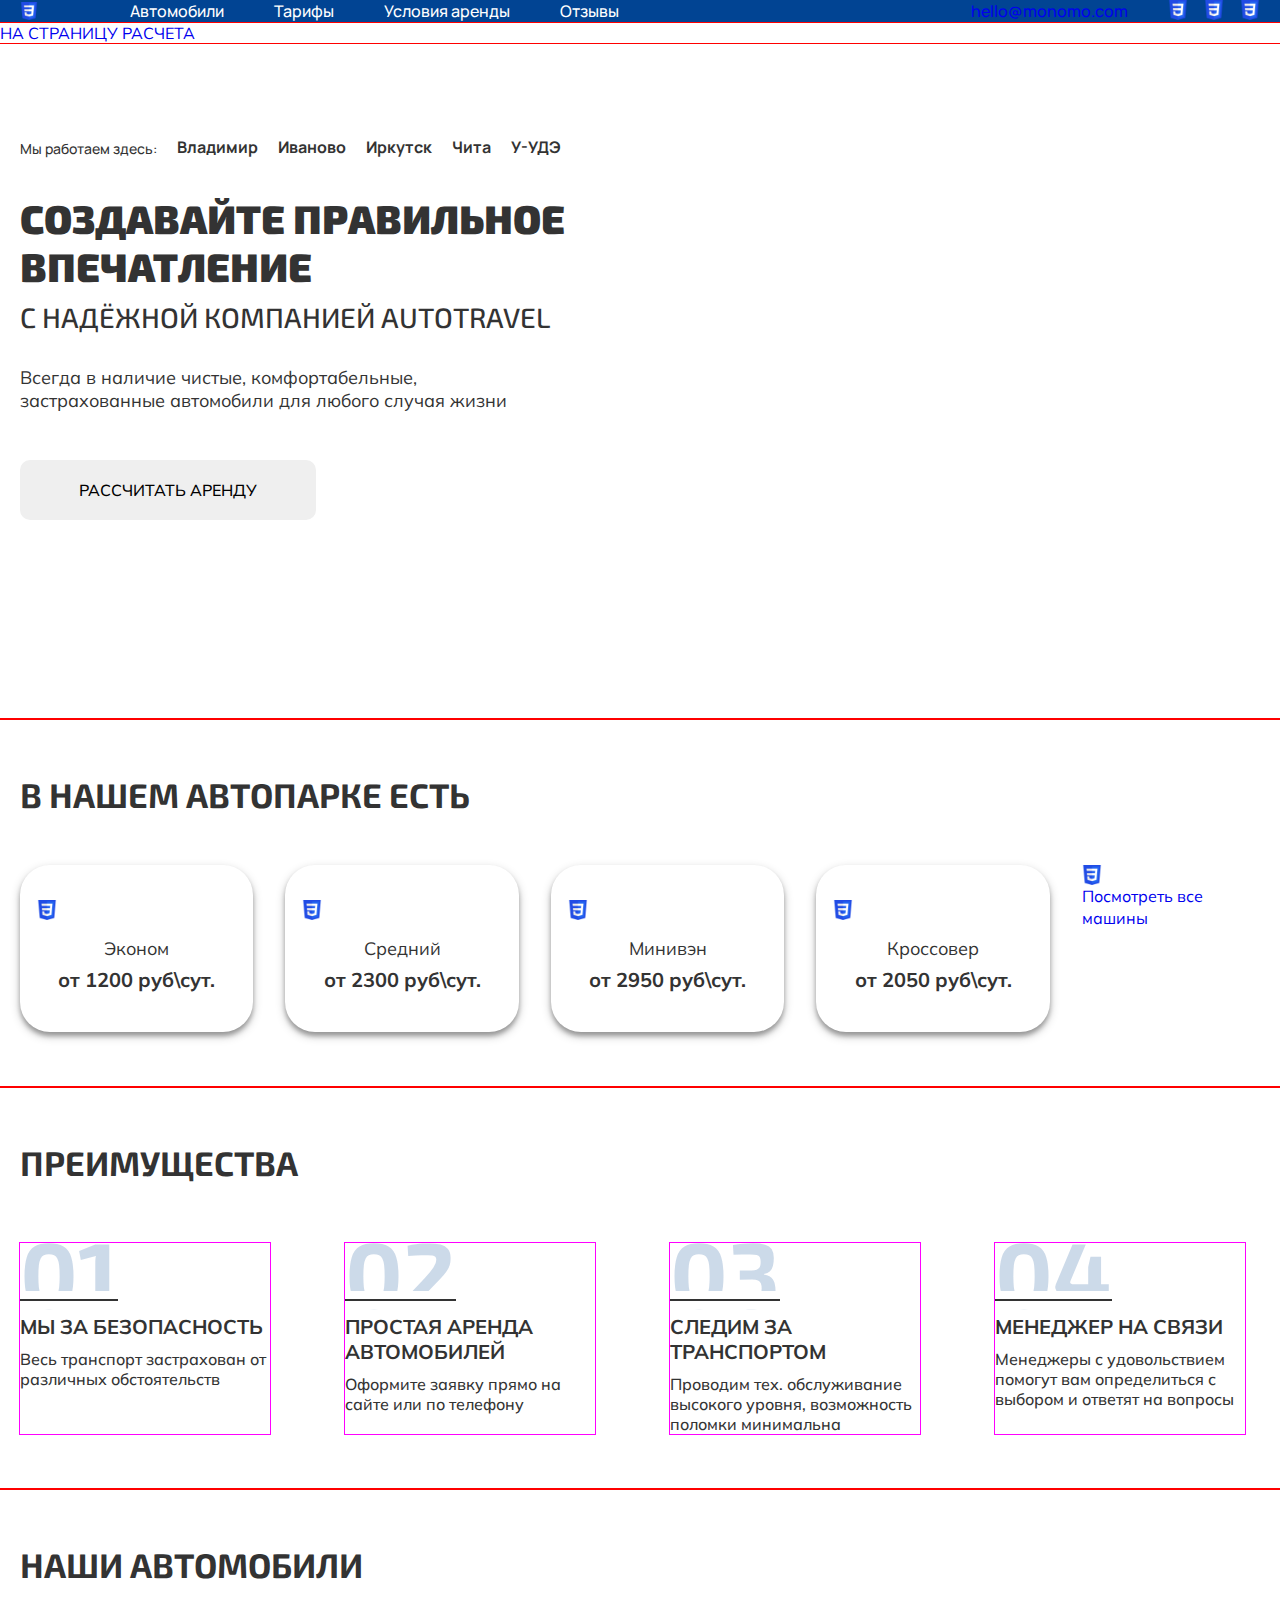
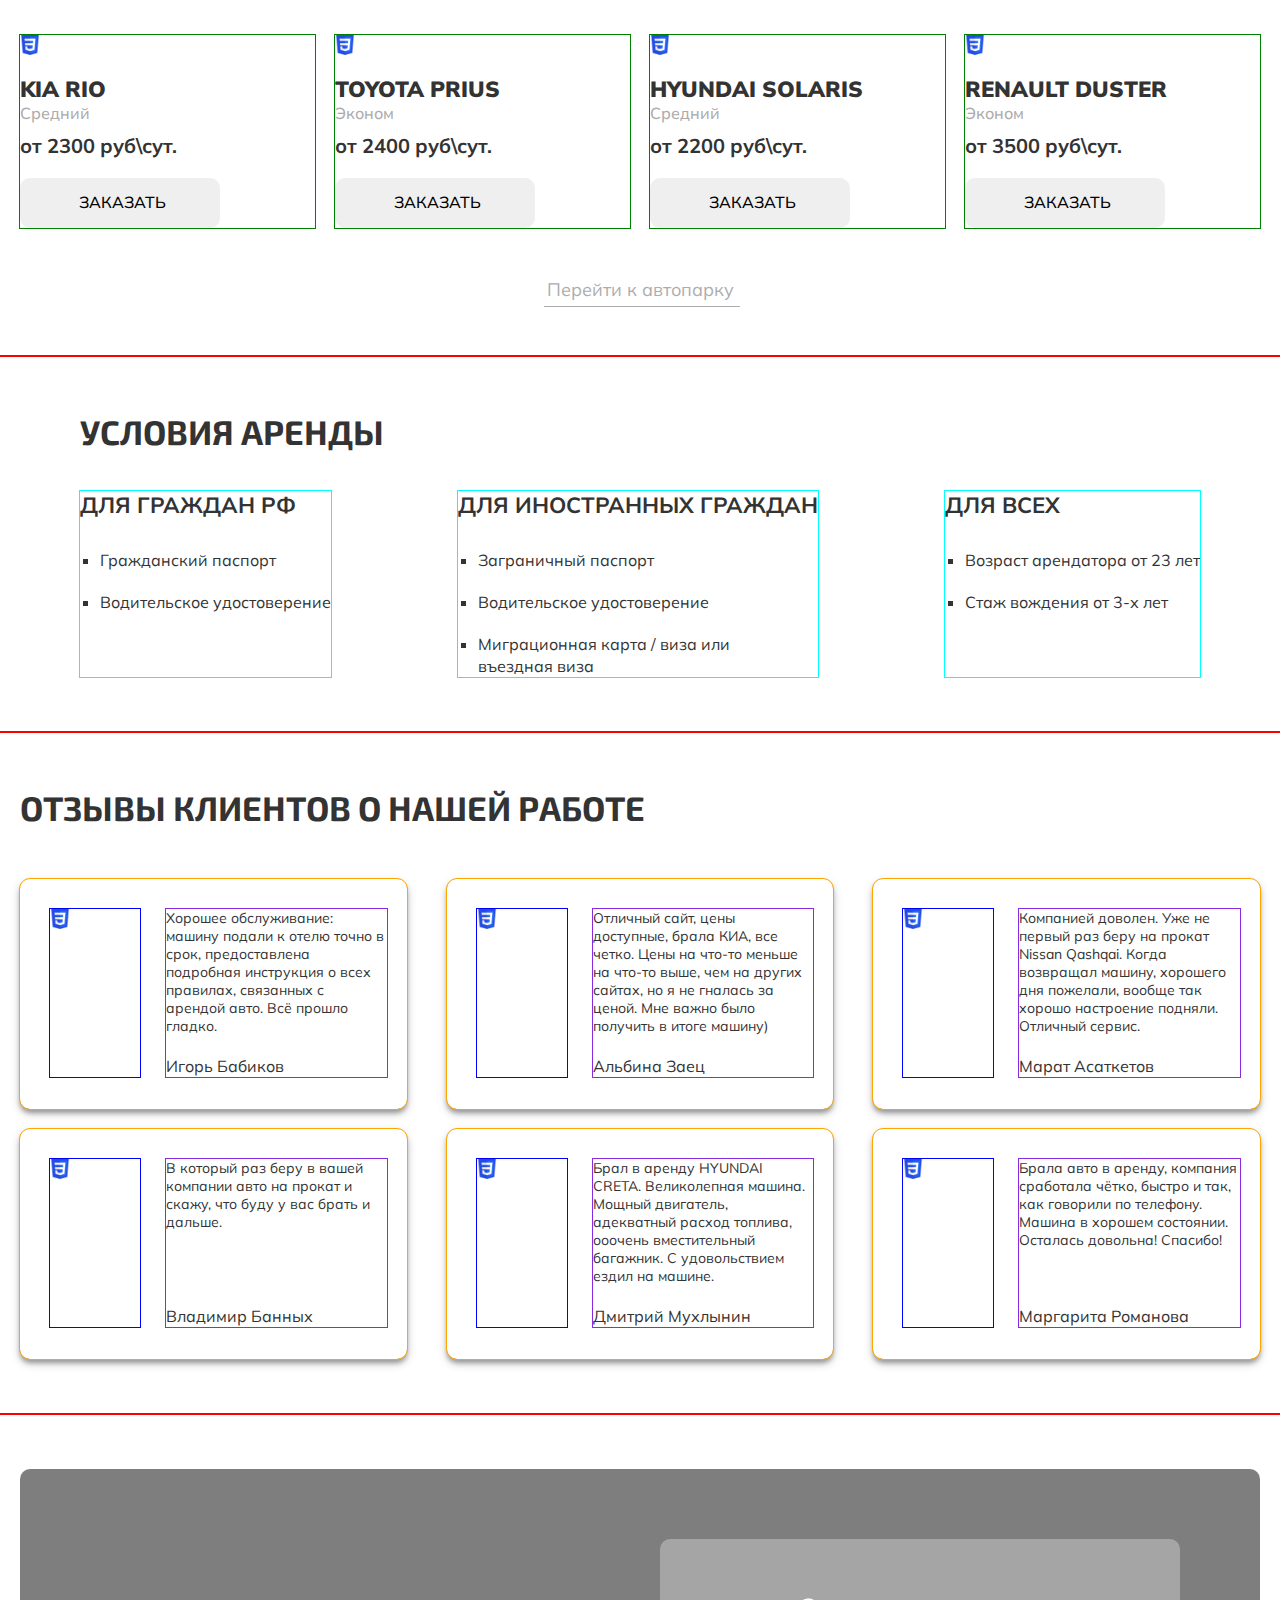
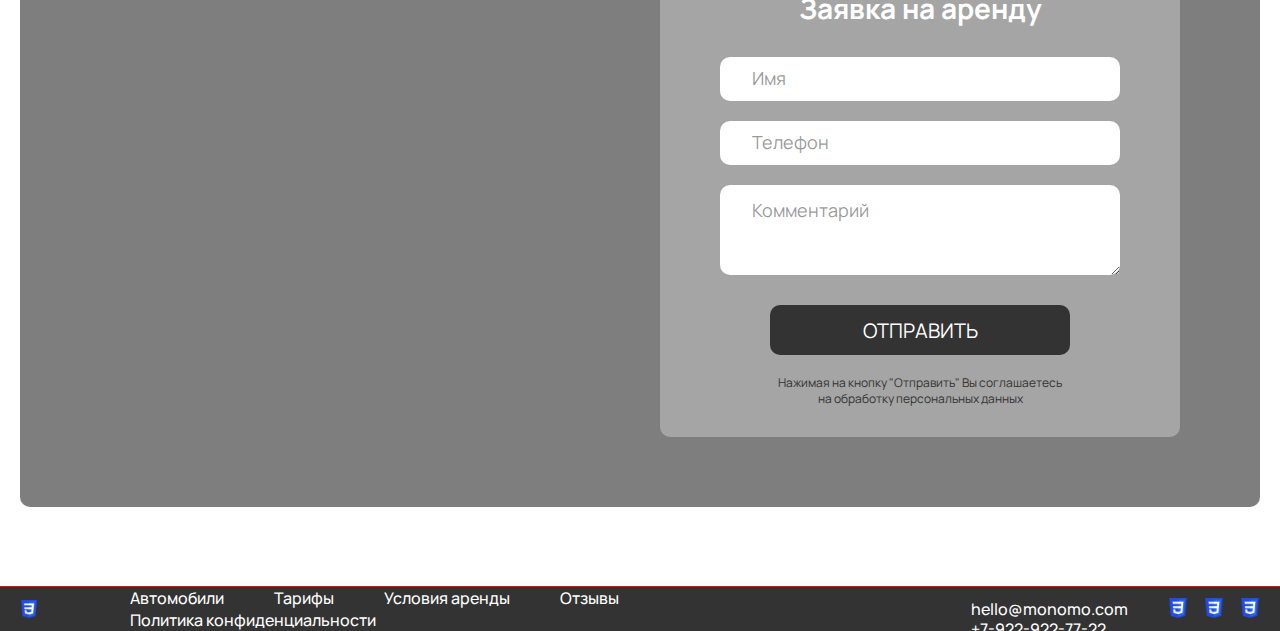
==== index.html @ 6e50465c "first commit" ====
<!doctype html><html lang="en"><head><meta charset="UTF-8"><meta http-equiv="X-UA-Compatible" content="IE=edge"><meta name="viewport" content="width=device-width,initial-scale=1"><title>Auto Travel</title><script defer="defer" src="index.faa9c7bf61d4a1d3c54a.js"></script><link href="style.index.8d8f66dd029db86343fd.css" rel="stylesheet"></head><body><div class="wrapper"><header class="header"><div class="container"><div class="header__inner"><div class="header__logo"><a href="#" target="_blank"><img src="./images/CSS3_logo.svg.png" alt="auto_travel_logo"></a></div><div class="header__content"><nav class="header__menu"><ul class="header__menu-list"><li class="header__menu-item"><a class="header__menu-link" href="#autopark">Автомобили</a></li><li class="header__menu-item"><a class="header__menu-link" href="#rates">Тарифы</a></li><li class="header__menu-item"><a class="header__menu-link" href="#terms">Условия аренды</a></li><li class="header__menu-item"><a class="header__menu-link" href="#feedback">Отзывы</a></li></ul></nav><div class="header__social"><a href="mailto:hello@monomo.com" class="header__email-link" target="_blank">hello@monomo.com</a><ul class="header__social-list"><li class="header__social-item"><a href="#" class="header__social-link" target="_blank"><img src="./images/CSS3_logo.svg.png" alt="vimeo-icon"></a></li><li class="header__social-item"><a href="#" class="header__social-link" target="_blank"><img src="./images/CSS3_logo.svg.png" alt="twitter-icon"></a></li><li class="header__social-item"><a href="#" class="header__social-link" target="_blank"><img src="./images/CSS3_logo.svg.png" alt="facebook-icon"></a></li></ul></div></div></div></div></header><a href="./html/calculator.html">НА СТРАНИЦУ РАСЧЕТА</a><main class="main"><section class="intro"><div class="container"><div class="intro__inner inner"><div class="intro__location"><div class="intro__location-title">Мы работаем здесь:</div><ul class="intro__location-list"><li class="intro__location-item">Владимир</li><li class="intro__location-item">Иваново</li><li class="intro__location-item">Иркутск</li><li class="intro__location-item">Чита</li><li class="intro__location-item">У-УДЭ</li></ul></div><h1 class="intro__title">Создавайте правильное<br>впечатление</h1><div class="intro__subtitle">с надёжной компанией AutoTravel</div><div class="intro__text text__content">Всегда в наличие чистые, комфортабельные,<br>застрахованные автомобили для любого случая жизни</div><button class="button intro__button">рассчитать аренду</button></div></div></section><section class="rates" id="rates"><div class="container"><div class="rates__inner inner"><h2 class="title rates__title">В нашем автопарке есть</h2><div class="rates__cards"><div class="rates__cards-item"><div class="rates__item-image"><img src="./images/CSS3_logo.svg.png" alt="econom-car"></div><div class="rates__item-class text__content">Эконом</div><div class="rates__item-price">от 1200 руб\сут.</div></div><div class="rates__cards-item"><div class="rates__item-image"><img src="./images/CSS3_logo.svg.png" alt="econom-car"></div><div class="rates__item-class text__content">Средний</div><div class="rates__item-price">от 2300 руб\сут.</div></div><div class="rates__cards-item"><div class="rates__item-image"><img src="./images/CSS3_logo.svg.png" alt="econom-car"></div><div class="rates__item-class text__content">Минивэн</div><div class="rates__item-price">от 2950 руб\сут.</div></div><div class="rates__cards-item"><div class="rates__item-image"><img src="./images/CSS3_logo.svg.png" alt="econom-car"></div><div class="rates__item-class text__content">Кроссовер</div><div class="rates__item-price">от 2050 руб\сут.</div></div><a class="rates__cards-viewall" href="#" target="_blank"><img src="./images/CSS3_logo.svg.png" alt="car-icon"> <span class="rates__cards-viewall--text">Посмотреть все машины</span></a></div></div></div></section><section class="advantages"><div class="container"><div class="advanrages__inner inner"><h2 class="title advantages__title">Преимущества</h2><div class="advantages__content"><div class="advantages__item"><div class="advantages__number">01</div><div class="advantages__caption">Мы за безопасность</div><div class="advantages__text">Весь транспорт застрахован от различных обстоятельств</div></div><div class="advantages__item"><div class="advantages__number">02</div><div class="advantages__caption">простая аренда автомобилей</div><div class="advantages__text">Оформите заявку прямо на сайте или по телефону</div></div><div class="advantages__item"><div class="advantages__number">03</div><div class="advantages__caption">Следим за транспортом</div><div class="advantages__text">Проводим тех. обслуживание высокого уровня, возможность поломки минимальна</div></div><div class="advantages__item"><div class="advantages__number">04</div><div class="advantages__caption">Менеджер на связи</div><div class="advantages__text">Менеджеры с удовольствием помогут вам определиться с выбором и ответят на вопросы</div></div></div></div></div></section><section class="autopark" id="autopark"><div class="container"><div class="autopark__inner inner"><h2 class="title autopark__title">Наши автомобили</h2><div class="autopark__content"><div class="autopark__item"><div class="autopark__image"><img src="./images/CSS3_logo.svg.png" alt=""></div><div class="autopark__caption">Kia Rio</div><div class="autopark__class">Средний</div><div class="autopark__price">от 2300 руб\сут.</div><input type="button" value="Заказать" class="button autopark__button"></div><div class="autopark__item"><div class="autopark__image"><img src="./images/CSS3_logo.svg.png" alt=""></div><div class="autopark__caption">TOYOTA PRIUS</div><div class="autopark__class">Эконом</div><div class="autopark__price">от 2400 руб\сут.</div><input type="button" value="Заказать" class="button autopark__button"></div><div class="autopark__item"><div class="autopark__image"><img src="./images/CSS3_logo.svg.png" alt=""></div><div class="autopark__caption">HYUNDAI SOLARIS</div><div class="autopark__class">Средний</div><div class="autopark__price">от 2200 руб\сут.</div><input type="button" value="Заказать" class="button autopark__button"></div><div class="autopark__item"><div class="autopark__image"><img src="./images/CSS3_logo.svg.png" alt=""></div><div class="autopark__caption">RENAULT DUSTER</div><div class="autopark__class">Эконом</div><div class="autopark__price">от 3500 руб\сут.</div><input type="button" value="Заказать" class="button autopark__button"></div></div><div class="autopark__link text__content"><a href="#">Перейти к автопарку</a></div></div></div></section><section class="terms" id="terms"><div class="container"><div class="terms__inner inner"><h2 class="title terms__title">Условия аренды</h2><div class="terms__content"><div class="terms__item"><div class="terms__caption">Для граждан РФ</div><ul class="terms__item-list"><li class="terms__list-item">Гражданский паспорт</li><li class="terms__list-item">Водительское удостоверение</li></ul></div><div class="terms__item"><div class="terms__caption">Для Иностранных граждан</div><ul class="terms__item-list"><li class="terms__list-item">Заграничный паспорт</li><li class="terms__list-item">Водительское удостоверение</li><li class="terms__list-item">Миграционная карта / виза или<br>въездная виза</li></ul></div><div class="terms__item"><div class="terms__caption">для всех</div><ul class="terms__item-list"><li class="terms__list-item">Возраст арендатора от 23 лет</li><li class="terms__list-item">Стаж вождения от 3-х лет</li></ul></div></div></div></div></section><section class="feedback" id="feedback"><div class="container"><div class="feedback__inner inner"><h2 class="title feedback__title">Отзывы клиентов о нашей работе</h2><div class="feedback__content"><div class="feedback__item"><div class="feedback__image"><img src="./images/CSS3_logo.svg.png" alt="feedback"></div><div class="feedback__description"><p class="feedback__text">Хорошее обслуживание: машину подали к отелю точно в срок, предоставлена подробная инструкция о всех правилах, связанных с арендой авто. Всё прошло гладко.</p><span class="feedback__author">Игорь Бабиков</span></div></div><div class="feedback__item"><div class="feedback__image"><img src="./images/CSS3_logo.svg.png" alt="feedback"></div><div class="feedback__description"><p class="feedback__text">Отличный сайт, цены доступные, брала КИА, все четко. Цены на что-то меньше на что-то выше, чем на других сайтах, но я не гналась за ценой. Мне важно было получить в итоге машину)</p><span class="feedback__author">Альбина Заец</span></div></div><div class="feedback__item"><div class="feedback__image"><img src="./images/CSS3_logo.svg.png" alt="feedback"></div><div class="feedback__description"><p class="feedback__text">Компанией доволен. Уже не первый раз беру на прокат Nissan Qashqai. Когда возвращал машину, хорошего дня пожелали, вообще так хорошо настроение подняли. Отличный сервис.</p><span class="feedback__author">Марат Асаткетов</span></div></div><div class="feedback__item"><div class="feedback__image"><img src="./images/CSS3_logo.svg.png" alt="feedback"></div><div class="feedback__description"><p class="feedback__text">В который раз беру в вашей компании авто на прокат и скажу, что буду у вас брать и дальше.</p><span class="feedback__author">Владимир Банных</span></div></div><div class="feedback__item"><div class="feedback__image"><img src="./images/CSS3_logo.svg.png" alt="feedback"></div><div class="feedback__description"><p class="feedback__text">Брал в аренду HYUNDAI CRETA. Великолепная машина. Мощный двигатель, адекватный расход топлива, ооочень вместительный багажник. С удовольствием ездил на машине.</p><span class="feedback__author">Дмитрий Мухлынин</span></div></div><div class="feedback__item"><div class="feedback__image"><img src="./images/CSS3_logo.svg.png" alt="feedback"></div><div class="feedback__description"><article class="feedback__text">Брала авто в аренду, компания сработала чётко, быстро и так, как говорили по телефону. Машина в хорошем состоянии. Осталась довольна! Спасибо!</article><span class="feedback__author">Маргарита Романова</span></div></div></div></div></div></section><section class="connect"><div class="container"><div class="connect__inner"><form class="form" id="form" action="#"><h2 class="form__title">Заявка на аренду</h2><div class="form__data-field"><input class="form__input-name" placeholder="Имя"> <input class="form__input-phone" type="tel" placeholder="Телефон"> <textarea class="form__textarea" name="" id="" cols="20" rows="10" placeholder="Комментарий"></textarea> <button class="button form__button" type="submit">Отправить</button> <span class="form__descr">Нажимая на кнопку "Отправить" Вы соглашаетесь<br>на обработку персональных данных</span></div></form></div></div></section></main><footer class="footer"><div class="container"><div class="footer__inner"><div class="footer__logo"><a href="#" target="_blank"><img src="./images/CSS3_logo.svg.png" alt="auto_travel_logo"></a></div><div class="footer__content"><nav class="footer__menu"><ul class="footer__menu-list"><li class="footer__menu-item"><a class="footer__menu-link" href="#rates" target="_blank">Автомобили</a></li><li class="footer__menu-item"><a class="footer__menu-link" href="#rates" target="_blank">Тарифы</a></li><li class="footer__menu-item"><a class="footer__menu-link" href="#terms" target="_blank">Условия аренды</a></li><li class="footer__menu-item"><a class="footer__menu-link" href="#feedback" target="_blank">Отзывы</a></li></ul><a class="footer__menu-link--bottom" href="#" target="_blank">Политика конфиденциальности</a></nav><div class="footer__social"><a href="mailto:hello@monomo.com" class="footer__email-link" target="_blank">hello@monomo.com</a> <a href="tel:+79229227722" class="footer__phone-link" target="_blank">+7-922-922-77-22</a><ul class="footer__social-list"><li class="footer__social-item"><a href="#" class="footer__social-link" target="_blank"><img src="./images/CSS3_logo.svg.png" alt="vimeo-icon"></a></li><li class="footer__social-item"><a href="#" class="footer__social-link" target="_blank"><img src="./images/CSS3_logo.svg.png" alt="twitter-icon"></a></li><li class="footer__social-item"><a href="#" class="footer__social-link" target="_blank"><img src="./images/CSS3_logo.svg.png" alt="facebook-icon"></a></li></ul></div></div></div></div></footer></div></body></html>
---- style.index.8d8f66dd029db86343fd.css ----
@import url(https://fonts.googleapis.com/css2?family=Mulish:wght@400;500;700;900&display=swap);
@import url(https://fonts.googleapis.com/css2?family=Manrope:wght@400;500;700&display=swap);
@import url(https://fonts.googleapis.com/css2?family=Exo+2:wght@500;700;900&display=swap);
*,::before,::after{margin:0;padding:0;box-sizing:border-box}html{line-height:1;-ms-text-size-adjust:100%;-moz-text-size-adjust:100%;-webkit-text-size-adjust:100%;-webkit-font-smoothing:antialiased;-moz-osx-font-smoothing:grayscale;font-size:62.5%}body,html{height:100%;min-width:32rem}main{display:block}a{text-decoration:none;background-color:rgba(0,0,0,0)}h1,h2,h3,h4,h5,h6,p{margin:0}ul,ol,li{list-style-type:none;margin:0;padding:0}hr{box-sizing:content-box;height:0;overflow:visible}img{border-style:none}button,input,optgroup,select,textarea{font-family:inherit;font-size:100%;line-height:1.15;margin:0}button,select{text-transform:none}button,[type=button],[type=reset],[type=submit]{-webkit-appearance:button}body{font-family:"Mulish",sans-serif;font-size:1.6rem;line-height:2.2rem;font-weight:400;color:#333;background-color:#fff}img{width:100%;max-width:2rem;-o-object-fit:cover;object-fit:cover;display:block}.wrapper{min-height:100%;display:flex;flex-direction:column;overflow:hidden}.wrapper>main{flex:1 1 auto}.container{outline:1px solid red;max-width:132rem;width:100%;margin:0 auto;padding:0 2rem}.inner{padding:5.5rem 0}.text__content{font-size:1.8rem;line-height:2.3rem}.title{font-family:"Exo 2",sans-serif;display:inline-block;font-size:3.4rem;line-height:4.1rem;text-transform:uppercase;font-weight:700}.button{outline:none;border:none;cursor:pointer;border-radius:1rem;padding:0 5.9rem;font-weight:500;text-transform:uppercase}.header{width:100%;background-color:#014493}.header__inner{font-family:"Manrope",sans-serif;font-weight:500;display:flex;align-items:center}.header__logo{margin-right:9.2rem}.header__content{display:flex;justify-content:space-between;flex:1 1 100%;align-items:center}.header__menu-list{display:flex;gap:5rem}.header__menu-link{color:#fff}.header__social{display:flex}.header__social-list{display:flex;gap:1.6rem}.header__email-link{margin-right:4rem}.intro .container{padding-bottom:4.5rem}.intro__inner{padding:9.2rem 0 15.4rem 0}.intro__location{display:flex;align-items:flex-end;margin-bottom:3.6rem}.intro__location-title{font-family:"Manrope",sans-serif;font-weight:500;font-size:1.4rem;line-height:1.9rem;margin-right:2rem}.intro__location-list{display:flex;gap:2rem;font-family:"Manrope",sans-serif;font-weight:700}.intro__title{font-family:"Exo 2",sans-serif;font-weight:900;font-size:4rem;line-height:4.8rem;text-transform:uppercase;margin-bottom:1rem}.intro__subtitle{font-family:"Exo 2",sans-serif;font-weight:500;font-size:2.8rem;line-height:3.4rem;text-transform:uppercase;margin-bottom:3.2rem}.intro__text{margin-bottom:4.8rem}.intro__button{height:6rem}.rates__title{margin-bottom:5rem}.rates__cards{display:flex;gap:3.2rem}.rates__cards-item{flex:0 1 20%;border-radius:3rem;box-shadow:0rem .4rem .4rem rgba(0,0,0,.25),0rem .4rem 1rem rgba(0,0,0,.25);padding:3.5rem 1.7rem 4rem 1.7rem;text-align:center}.rates__item-class{margin:1.7rem 0 .7rem 0}.rates__item-price{font-weight:700;font-size:2rem;line-height:2.5rem}.advantages__title{margin-bottom:5.96rem}.advantages__content{display:flex;gap:7.5rem}.advantages__item{flex:0 1 25rem;outline:1px solid #f0f}.advantages__number{position:relative;font-family:"Exo 2",sans-serif;font-size:9.2rem;font-weight:700;line-height:5.6rem;color:rgba(1,68,147,.2);display:inline-block;margin-bottom:1.5rem}.advantages__number::before{content:"";position:absolute;z-index:4;width:100%;height:1.8rem;background-color:#fff;bottom:-1rem;left:0}.advantages__number::after{content:"";position:absolute;z-index:5;width:100%;height:.2rem;background-color:#333;bottom:-0.2rem;left:0}.advantages__caption{font-weight:700;font-size:2rem;line-height:2.5rem;text-transform:uppercase;margin-bottom:1rem}.advantages__text{font-weight:500;line-height:2rem}.autopark__title{margin-bottom:5rem}.autopark__content{display:flex;gap:2rem;margin-bottom:5rem}.autopark__item{flex:1 1 25%;outline:1px solid green}.autopark__image{margin-bottom:2rem}.autopark__caption{font-weight:900;font-size:2.2rem;line-height:2.8rem;text-transform:uppercase}.autopark__class{font-weight:500;line-height:2rem;color:#adadad}.autopark__price{margin:1rem 0 2rem 0;font-weight:700;font-size:2rem;line-height:2.5rem}.autopark__button{width:20rem;height:5rem}.autopark__link{display:block;text-align:center}.autopark__link a{position:relative;color:#adadad}.autopark__link a::after{content:"";position:absolute;width:19.6rem;height:.1rem;background-color:#adadad;bottom:-0.6rem;left:-0.3rem}.terms .container{padding:0 8rem}.terms__title{margin-bottom:3.9rem}.terms__content{display:flex;justify-content:space-between}.terms__item{outline:1px solid aqua}.terms__caption{font-weight:700;font-size:2.2rem;line-height:2.8rem;text-transform:uppercase;margin-bottom:3rem}.terms__list-item{margin-left:2rem;list-style-type:square;margin-bottom:2rem}.terms__list-item:last-child{margin-bottom:0}.feedback__title{margin-bottom:5.1rem}.feedback__content{display:grid;grid-template-columns:repeat(3, minmax(30rem, 40rem));grid-gap:2rem 4rem;gap:2rem 4rem}.feedback__item{padding:3rem 2rem 3.2rem 3rem;display:flex;outline:1px solid orange;box-shadow:0px .4rem 1rem rgba(0,0,0,.25),0px .4rem .4rem rgba(0,0,0,.25);border-radius:1rem}.feedback__item:nth-child(3n){margin-right:0}.feedback__image{flex:1 1 9.4rem;outline:1px solid blue;margin-right:2.6rem}.feedback__description{flex:1 1 23rem;outline:1px solid #8a2be2;display:flex;flex-direction:column;justify-content:space-between}.feedback__text{font-weight:400;font-size:1.4rem;line-height:1.8rem;margin-bottom:2rem}.connect .container{padding-top:5.5rem;padding-bottom:8rem}.connect__inner{border-radius:1rem;padding:7rem 0 7rem 0;background-color:#7e7e7e}.form{padding:5rem 6rem 3rem 6rem;background-color:rgba(255,255,255,.3);border-radius:1rem;max-width:52rem;margin:0 8rem 0 auto}.form__title{color:#fff;font-family:"Manrope",sans-serif;font-weight:700;font-size:2.8rem;line-height:3.8rem;text-align:center}.form__data-field{display:flex;flex-direction:column}form input,textarea{border-radius:1rem;outline:none;border:none;padding:1.3rem 0 1.3rem 3.2rem}input::-moz-placeholder, textarea::-moz-placeholder{font-family:"Manrope",sans-serif;font-size:1.8rem;line-height:2.5rem;color:rgba(51,51,51,.5)}input::placeholder,textarea::placeholder{font-family:"Manrope",sans-serif;font-size:1.8rem;line-height:2.5rem;color:rgba(51,51,51,.5)}.form__input-name{margin:3rem 0 2rem 0}.form__textarea{margin:2rem 0 3rem 0;height:9rem;resize:vertical}.form__button{width:30rem;height:5rem;margin:0 auto;font-family:"Manrope",sans-serif;background-color:#333;font-weight:400;font-size:2rem;line-height:2.7rem;color:#fff;margin-bottom:2rem}.form__descr{font-family:"Manrope",sans-serif;font-size:1.2rem;line-height:1.6rem;text-align:center;color:#333}.footer{background-color:#333;width:100%}.footer a{color:#fff}.footer__inner{font-family:"Manrope",sans-serif;font-weight:500;display:flex;align-items:center}.footer__logo{margin-right:9.2rem}.footer__content{display:flex;justify-content:space-between;flex:1 1 100%;align-items:center}.footer__menu-list{display:flex;gap:5rem}.footer__social{display:flex;position:relative}.footer__social-list{display:flex;gap:1.6rem}.footer__email-link{margin-right:4rem}.footer__phone-link{position:absolute;bottom:-2rem;left:0}.burger{width:100px;height:100px;background-color:#ec1010}

/*# sourceMappingURL=style.index.8d8f66dd029db86343fd.css.map*/
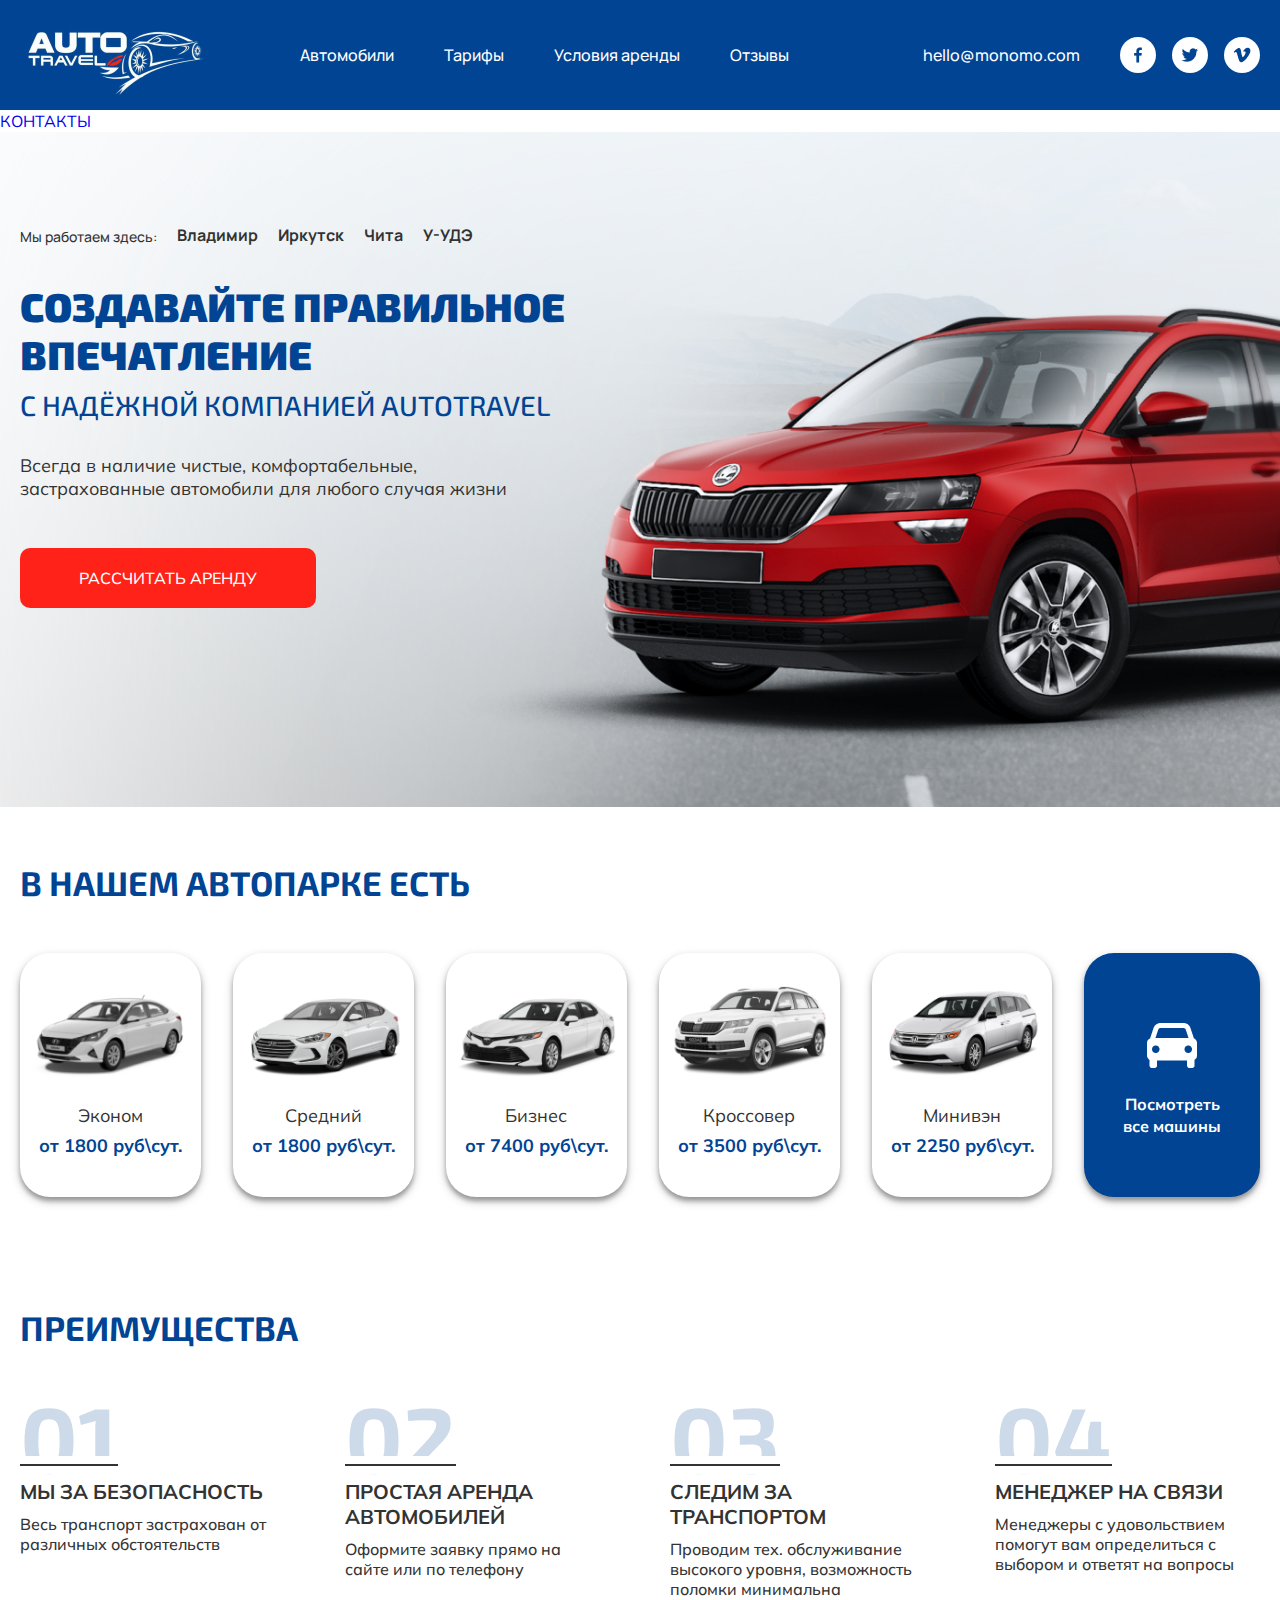
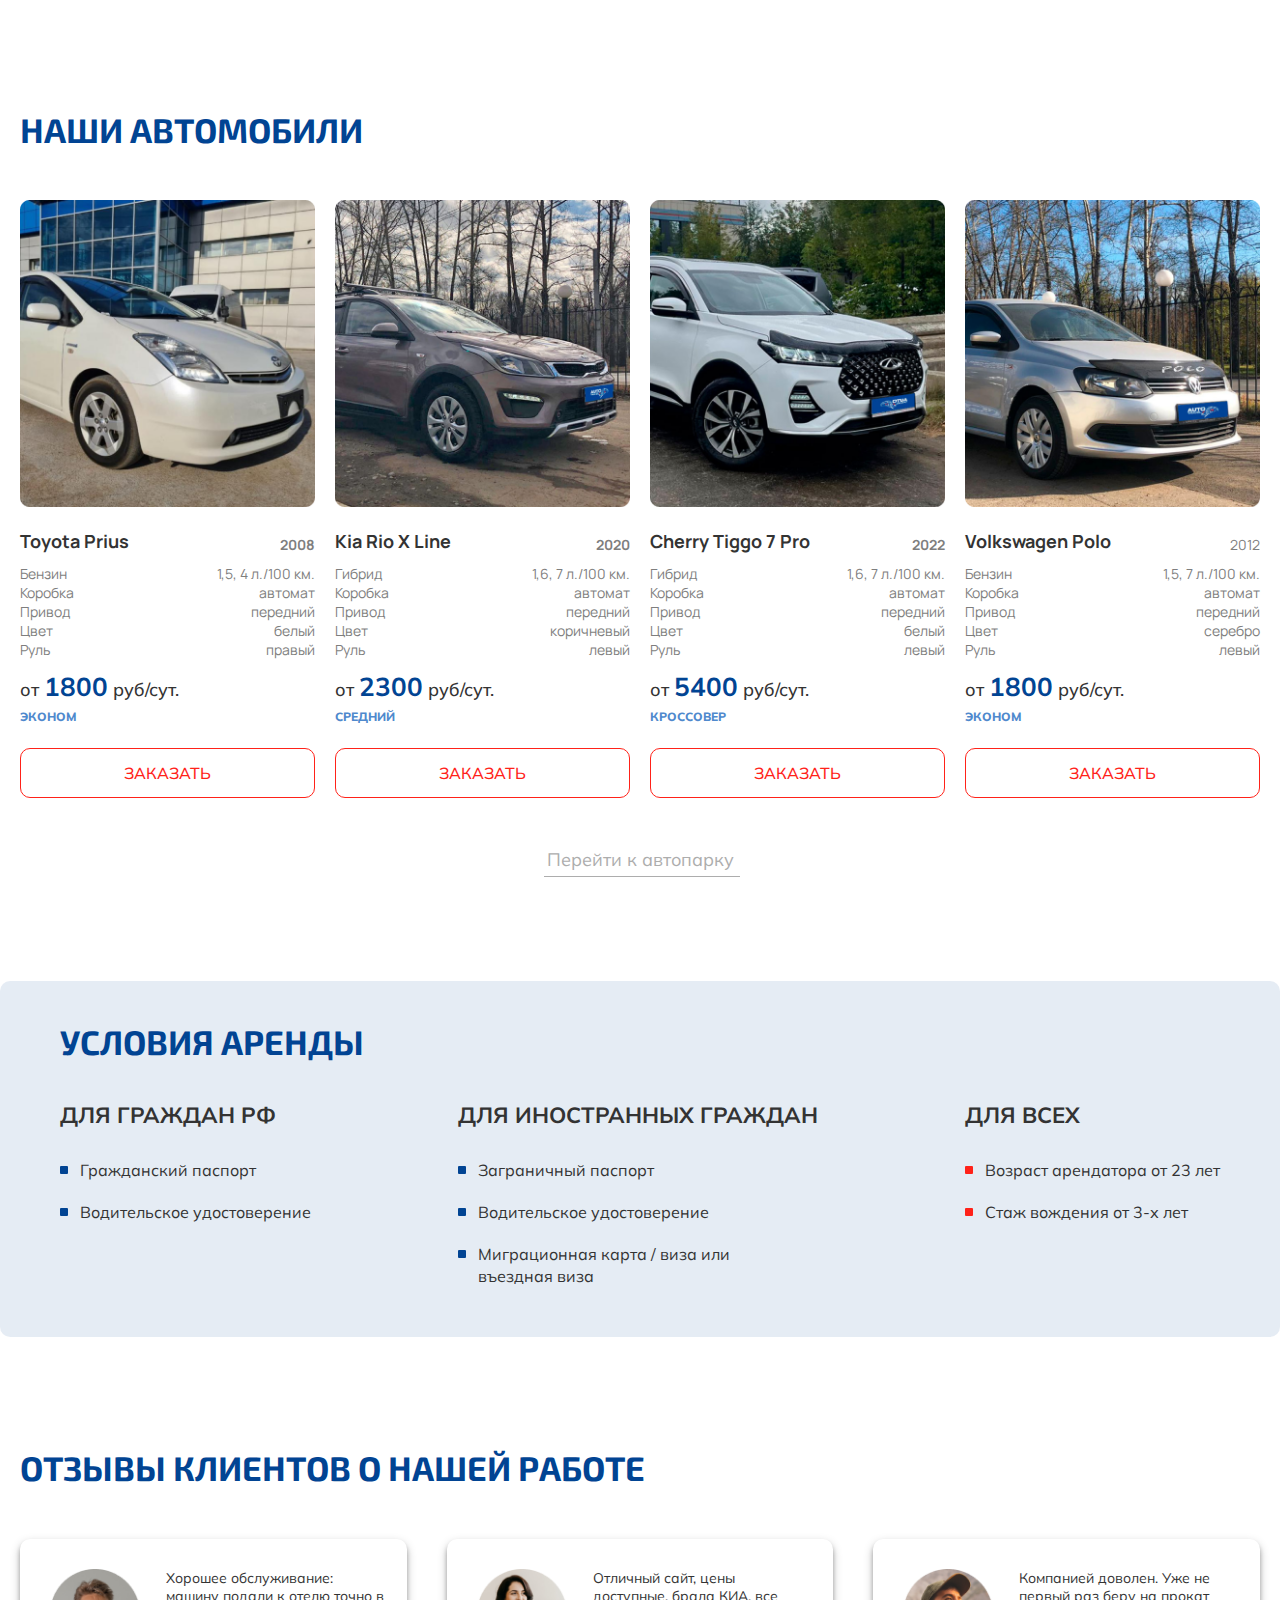
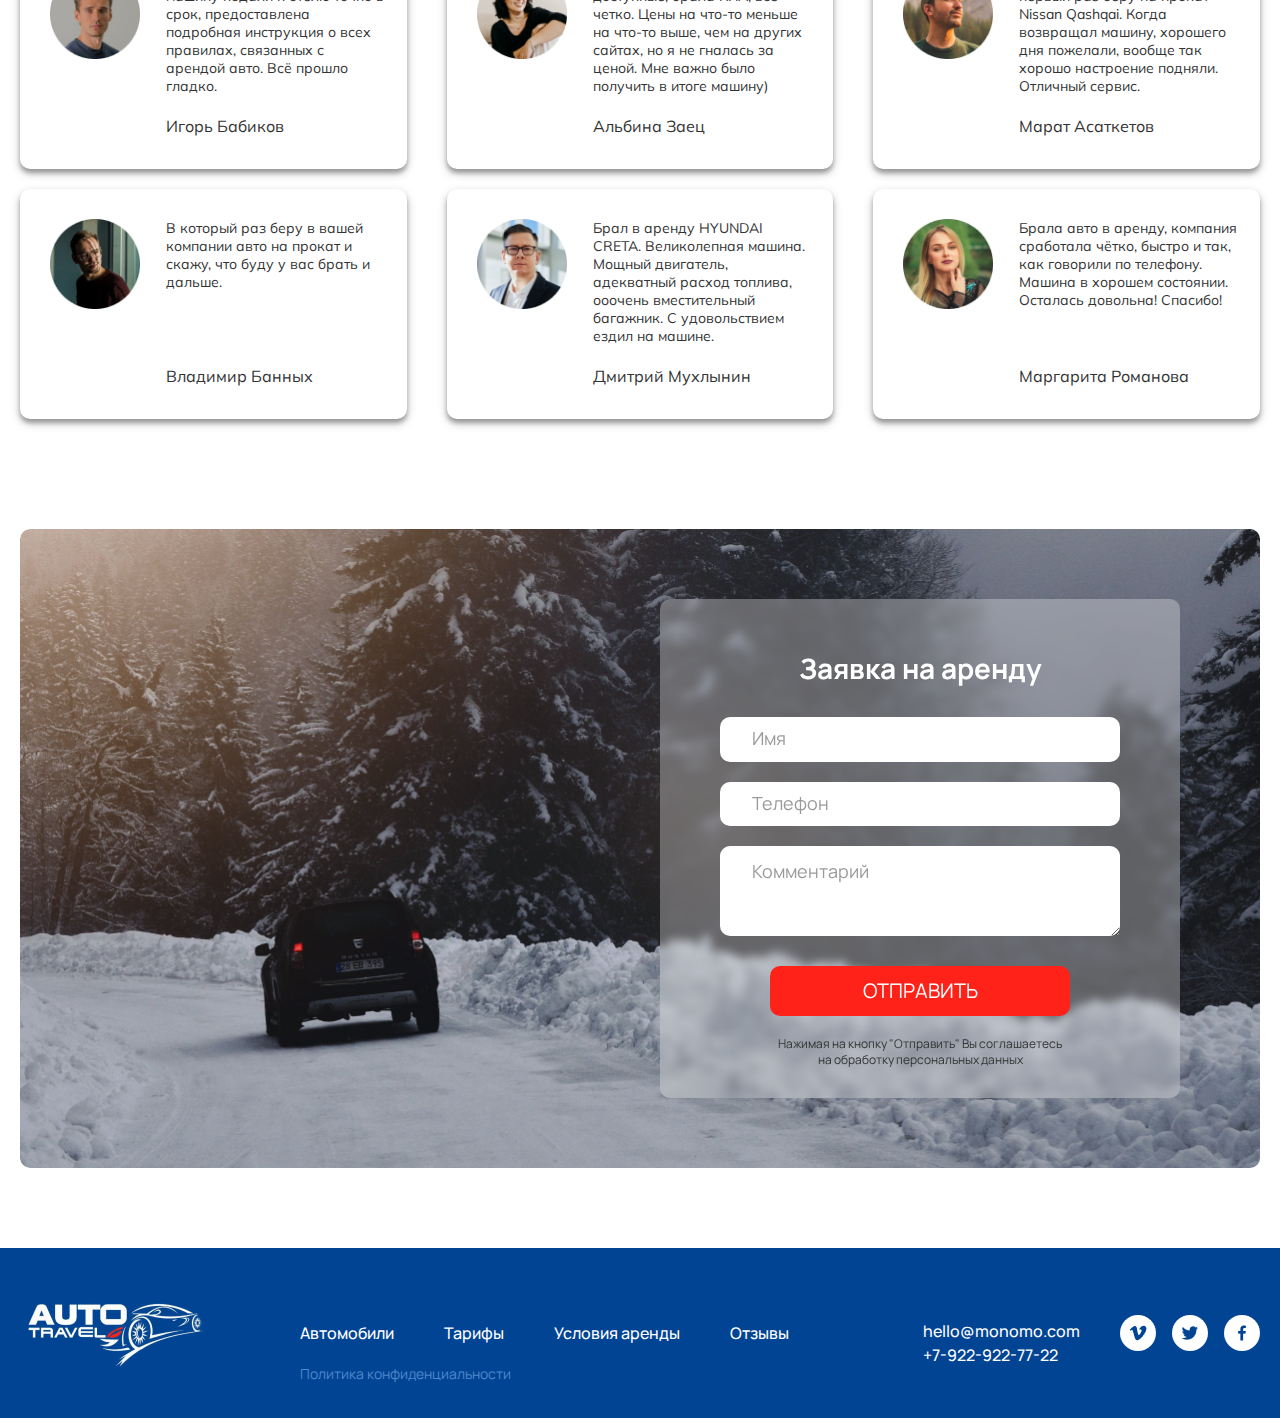
==== commit dd2b9ba7: "fin" ====
--- a/index.html
+++ b/index.html
@@ -1 +1,617 @@
-<!doctype html><html lang="en"><head><meta charset="UTF-8"><meta http-equiv="X-UA-Compatible" content="IE=edge"><meta name="viewport" content="width=device-width,initial-scale=1"><title>Auto Travel</title><script defer="defer" src="index.faa9c7bf61d4a1d3c54a.js"></script><link href="style.index.8d8f66dd029db86343fd.css" rel="stylesheet"></head><body><div class="wrapper"><header class="header"><div class="container"><div class="header__inner"><div class="header__logo"><a href="#" target="_blank"><img src="./images/CSS3_logo.svg.png" alt="auto_travel_logo"></a></div><div class="header__content"><nav class="header__menu"><ul class="header__menu-list"><li class="header__menu-item"><a class="header__menu-link" href="#autopark">Автомобили</a></li><li class="header__menu-item"><a class="header__menu-link" href="#rates">Тарифы</a></li><li class="header__menu-item"><a class="header__menu-link" href="#terms">Условия аренды</a></li><li class="header__menu-item"><a class="header__menu-link" href="#feedback">Отзывы</a></li></ul></nav><div class="header__social"><a href="mailto:hello@monomo.com" class="header__email-link" target="_blank">hello@monomo.com</a><ul class="header__social-list"><li class="header__social-item"><a href="#" class="header__social-link" target="_blank"><img src="./images/CSS3_logo.svg.png" alt="vimeo-icon"></a></li><li class="header__social-item"><a href="#" class="header__social-link" target="_blank"><img src="./images/CSS3_logo.svg.png" alt="twitter-icon"></a></li><li class="header__social-item"><a href="#" class="header__social-link" target="_blank"><img src="./images/CSS3_logo.svg.png" alt="facebook-icon"></a></li></ul></div></div></div></div></header><a href="./html/calculator.html">НА СТРАНИЦУ РАСЧЕТА</a><main class="main"><section class="intro"><div class="container"><div class="intro__inner inner"><div class="intro__location"><div class="intro__location-title">Мы работаем здесь:</div><ul class="intro__location-list"><li class="intro__location-item">Владимир</li><li class="intro__location-item">Иваново</li><li class="intro__location-item">Иркутск</li><li class="intro__location-item">Чита</li><li class="intro__location-item">У-УДЭ</li></ul></div><h1 class="intro__title">Создавайте правильное<br>впечатление</h1><div class="intro__subtitle">с надёжной компанией AutoTravel</div><div class="intro__text text__content">Всегда в наличие чистые, комфортабельные,<br>застрахованные автомобили для любого случая жизни</div><button class="button intro__button">рассчитать аренду</button></div></div></section><section class="rates" id="rates"><div class="container"><div class="rates__inner inner"><h2 class="title rates__title">В нашем автопарке есть</h2><div class="rates__cards"><div class="rates__cards-item"><div class="rates__item-image"><img src="./images/CSS3_logo.svg.png" alt="econom-car"></div><div class="rates__item-class text__content">Эконом</div><div class="rates__item-price">от 1200 руб\сут.</div></div><div class="rates__cards-item"><div class="rates__item-image"><img src="./images/CSS3_logo.svg.png" alt="econom-car"></div><div class="rates__item-class text__content">Средний</div><div class="rates__item-price">от 2300 руб\сут.</div></div><div class="rates__cards-item"><div class="rates__item-image"><img src="./images/CSS3_logo.svg.png" alt="econom-car"></div><div class="rates__item-class text__content">Минивэн</div><div class="rates__item-price">от 2950 руб\сут.</div></div><div class="rates__cards-item"><div class="rates__item-image"><img src="./images/CSS3_logo.svg.png" alt="econom-car"></div><div class="rates__item-class text__content">Кроссовер</div><div class="rates__item-price">от 2050 руб\сут.</div></div><a class="rates__cards-viewall" href="#" target="_blank"><img src="./images/CSS3_logo.svg.png" alt="car-icon"> <span class="rates__cards-viewall--text">Посмотреть все машины</span></a></div></div></div></section><section class="advantages"><div class="container"><div class="advanrages__inner inner"><h2 class="title advantages__title">Преимущества</h2><div class="advantages__content"><div class="advantages__item"><div class="advantages__number">01</div><div class="advantages__caption">Мы за безопасность</div><div class="advantages__text">Весь транспорт застрахован от различных обстоятельств</div></div><div class="advantages__item"><div class="advantages__number">02</div><div class="advantages__caption">простая аренда автомобилей</div><div class="advantages__text">Оформите заявку прямо на сайте или по телефону</div></div><div class="advantages__item"><div class="advantages__number">03</div><div class="advantages__caption">Следим за транспортом</div><div class="advantages__text">Проводим тех. обслуживание высокого уровня, возможность поломки минимальна</div></div><div class="advantages__item"><div class="advantages__number">04</div><div class="advantages__caption">Менеджер на связи</div><div class="advantages__text">Менеджеры с удовольствием помогут вам определиться с выбором и ответят на вопросы</div></div></div></div></div></section><section class="autopark" id="autopark"><div class="container"><div class="autopark__inner inner"><h2 class="title autopark__title">Наши автомобили</h2><div class="autopark__content"><div class="autopark__item"><div class="autopark__image"><img src="./images/CSS3_logo.svg.png" alt=""></div><div class="autopark__caption">Kia Rio</div><div class="autopark__class">Средний</div><div class="autopark__price">от 2300 руб\сут.</div><input type="button" value="Заказать" class="button autopark__button"></div><div class="autopark__item"><div class="autopark__image"><img src="./images/CSS3_logo.svg.png" alt=""></div><div class="autopark__caption">TOYOTA PRIUS</div><div class="autopark__class">Эконом</div><div class="autopark__price">от 2400 руб\сут.</div><input type="button" value="Заказать" class="button autopark__button"></div><div class="autopark__item"><div class="autopark__image"><img src="./images/CSS3_logo.svg.png" alt=""></div><div class="autopark__caption">HYUNDAI SOLARIS</div><div class="autopark__class">Средний</div><div class="autopark__price">от 2200 руб\сут.</div><input type="button" value="Заказать" class="button autopark__button"></div><div class="autopark__item"><div class="autopark__image"><img src="./images/CSS3_logo.svg.png" alt=""></div><div class="autopark__caption">RENAULT DUSTER</div><div class="autopark__class">Эконом</div><div class="autopark__price">от 3500 руб\сут.</div><input type="button" value="Заказать" class="button autopark__button"></div></div><div class="autopark__link text__content"><a href="#">Перейти к автопарку</a></div></div></div></section><section class="terms" id="terms"><div class="container"><div class="terms__inner inner"><h2 class="title terms__title">Условия аренды</h2><div class="terms__content"><div class="terms__item"><div class="terms__caption">Для граждан РФ</div><ul class="terms__item-list"><li class="terms__list-item">Гражданский паспорт</li><li class="terms__list-item">Водительское удостоверение</li></ul></div><div class="terms__item"><div class="terms__caption">Для Иностранных граждан</div><ul class="terms__item-list"><li class="terms__list-item">Заграничный паспорт</li><li class="terms__list-item">Водительское удостоверение</li><li class="terms__list-item">Миграционная карта / виза или<br>въездная виза</li></ul></div><div class="terms__item"><div class="terms__caption">для всех</div><ul class="terms__item-list"><li class="terms__list-item">Возраст арендатора от 23 лет</li><li class="terms__list-item">Стаж вождения от 3-х лет</li></ul></div></div></div></div></section><section class="feedback" id="feedback"><div class="container"><div class="feedback__inner inner"><h2 class="title feedback__title">Отзывы клиентов о нашей работе</h2><div class="feedback__content"><div class="feedback__item"><div class="feedback__image"><img src="./images/CSS3_logo.svg.png" alt="feedback"></div><div class="feedback__description"><p class="feedback__text">Хорошее обслуживание: машину подали к отелю точно в срок, предоставлена подробная инструкция о всех правилах, связанных с арендой авто. Всё прошло гладко.</p><span class="feedback__author">Игорь Бабиков</span></div></div><div class="feedback__item"><div class="feedback__image"><img src="./images/CSS3_logo.svg.png" alt="feedback"></div><div class="feedback__description"><p class="feedback__text">Отличный сайт, цены доступные, брала КИА, все четко. Цены на что-то меньше на что-то выше, чем на других сайтах, но я не гналась за ценой. Мне важно было получить в итоге машину)</p><span class="feedback__author">Альбина Заец</span></div></div><div class="feedback__item"><div class="feedback__image"><img src="./images/CSS3_logo.svg.png" alt="feedback"></div><div class="feedback__description"><p class="feedback__text">Компанией доволен. Уже не первый раз беру на прокат Nissan Qashqai. Когда возвращал машину, хорошего дня пожелали, вообще так хорошо настроение подняли. Отличный сервис.</p><span class="feedback__author">Марат Асаткетов</span></div></div><div class="feedback__item"><div class="feedback__image"><img src="./images/CSS3_logo.svg.png" alt="feedback"></div><div class="feedback__description"><p class="feedback__text">В который раз беру в вашей компании авто на прокат и скажу, что буду у вас брать и дальше.</p><span class="feedback__author">Владимир Банных</span></div></div><div class="feedback__item"><div class="feedback__image"><img src="./images/CSS3_logo.svg.png" alt="feedback"></div><div class="feedback__description"><p class="feedback__text">Брал в аренду HYUNDAI CRETA. Великолепная машина. Мощный двигатель, адекватный расход топлива, ооочень вместительный багажник. С удовольствием ездил на машине.</p><span class="feedback__author">Дмитрий Мухлынин</span></div></div><div class="feedback__item"><div class="feedback__image"><img src="./images/CSS3_logo.svg.png" alt="feedback"></div><div class="feedback__description"><article class="feedback__text">Брала авто в аренду, компания сработала чётко, быстро и так, как говорили по телефону. Машина в хорошем состоянии. Осталась довольна! Спасибо!</article><span class="feedback__author">Маргарита Романова</span></div></div></div></div></div></section><section class="connect"><div class="container"><div class="connect__inner"><form class="form" id="form" action="#"><h2 class="form__title">Заявка на аренду</h2><div class="form__data-field"><input class="form__input-name" placeholder="Имя"> <input class="form__input-phone" type="tel" placeholder="Телефон"> <textarea class="form__textarea" name="" id="" cols="20" rows="10" placeholder="Комментарий"></textarea> <button class="button form__button" type="submit">Отправить</button> <span class="form__descr">Нажимая на кнопку "Отправить" Вы соглашаетесь<br>на обработку персональных данных</span></div></form></div></div></section></main><footer class="footer"><div class="container"><div class="footer__inner"><div class="footer__logo"><a href="#" target="_blank"><img src="./images/CSS3_logo.svg.png" alt="auto_travel_logo"></a></div><div class="footer__content"><nav class="footer__menu"><ul class="footer__menu-list"><li class="footer__menu-item"><a class="footer__menu-link" href="#rates" target="_blank">Автомобили</a></li><li class="footer__menu-item"><a class="footer__menu-link" href="#rates" target="_blank">Тарифы</a></li><li class="footer__menu-item"><a class="footer__menu-link" href="#terms" target="_blank">Условия аренды</a></li><li class="footer__menu-item"><a class="footer__menu-link" href="#feedback" target="_blank">Отзывы</a></li></ul><a class="footer__menu-link--bottom" href="#" target="_blank">Политика конфиденциальности</a></nav><div class="footer__social"><a href="mailto:hello@monomo.com" class="footer__email-link" target="_blank">hello@monomo.com</a> <a href="tel:+79229227722" class="footer__phone-link" target="_blank">+7-922-922-77-22</a><ul class="footer__social-list"><li class="footer__social-item"><a href="#" class="footer__social-link" target="_blank"><img src="./images/CSS3_logo.svg.png" alt="vimeo-icon"></a></li><li class="footer__social-item"><a href="#" class="footer__social-link" target="_blank"><img src="./images/CSS3_logo.svg.png" alt="twitter-icon"></a></li><li class="footer__social-item"><a href="#" class="footer__social-link" target="_blank"><img src="./images/CSS3_logo.svg.png" alt="facebook-icon"></a></li></ul></div></div></div></div></footer></div></body></html>+<!doctype html>
+<html lang="en">
+
+<head>
+  <meta charset="UTF-8">
+  <meta http-equiv="X-UA-Compatible" content="IE=edge">
+  <meta name="viewport" content="width=device-width,initial-scale=1">
+  <title>Auto Travel</title>
+  <script defer="defer" src="index.43f975c0ff1ec2438af2.js"></script>
+  <link href="style.index.71f0271fb2bd849b9419.css" rel="stylesheet">
+</head>
+
+<body>
+  <div class="wrapper">
+    <header class="header" id="header">
+      <div class="container">
+        <div class="header__inner">
+          <div class="header__logo">
+            <a href="#">
+              <img src="./images/header-logo.png" alt="auto_travel_logo">
+            </a>
+          </div>
+          <div class="header__content">
+            <nav class="header__menu">
+              <ul class="header__menu-list">
+                <li class="header__menu-item">
+                  <a class="header__menu-link" href="#autopark">Автомобили</a>
+                </li>
+                <li class="header__menu-item">
+                  <a class="header__menu-link" href="./html/plans.html">Тарифы</a>
+                </li>
+                <li class="header__menu-item">
+                  <a class="header__menu-link" href="#terms">Условия аренды</a>
+                </li>
+                <li class="header__menu-item">
+                  <a class="header__menu-link" href="#feedback">Отзывы</a>
+                </li>
+              </ul>
+            </nav>
+            <div class="header__social">
+              <a href="mailto:hello@monomo.com" class="header__email-link" target="_blank">hello@monomo.com
+              </a>
+              <ul class="header__social-list">
+                <li class="header__social-item">
+                  <a href="#" class="header__social-link" target="_blank">
+                    <img src="./images/fb-icon.png" alt="vimeo-icon"></a></li>
+                <li class="header__social-item">
+                  <a href="#" class="header__social-link" target="_blank">
+                    <img src="./images/twitter-icon.png" alt="twitter-icon"></a>
+                </li>
+                <li class="header__social-item">
+                  <a href="#" class="header__social-link" target="_blank">
+                    <img src="./images/vimeo-icon.png" alt="facebook-icon"></a>
+                </li>
+              </ul>
+            </div>
+            <div class="burger">
+              <div class="burger__button">
+                <span class="burger__button-line"></span>
+              </div>
+            </div>
+          </div>
+        </div>
+      </div>
+    </header>
+    <a href="./html/contacts.html">КОНТАКТЫ</a>
+    <main class="main">
+      <section class="intro">
+        <div class="container">
+          <div class="intro__inner inner">
+            <div class="intro__location">
+              <div class="intro__location-title">Мы работаем здесь:</div>
+              <ul class="intro__location-list">
+                <li class="intro__location-item">Владимир</li>
+                <li class="intro__location-item">Иркутск</li>
+                <li class="intro__location-item">Чита</li>
+                <li class="intro__location-item">У-УДЭ</li>
+              </ul>
+            </div>
+            <h1 class="intro__title">Создавайте правильное<br>впечатление</h1>
+            <div class="intro__subtitle">с надёжной компанией AutoTravel</div>
+            <div class="intro__text text__content">Всегда в наличие чистые, комфортабельные,<br>застрахованные
+              автомобили для любого случая жизни
+            </div>
+            <button class="button intro__button">рассчитать аренду</button>
+          </div>
+        </div>
+      </section>
+      <section class="rates" id="rates">
+        <div class="container">
+          <div class="rates__inner inner">
+            <h2 class="title rates__title">В нашем автопарке есть</h2>
+            <div class="rates__cards">
+              <div class="rates__cards-item">
+                <div class="rates__item-image">
+                  <img src="./images/econom-car.png" alt="econom-car">
+                </div>
+                <div class="rates__item-class text__content">Эконом</div>
+                <div class="rates__item-price text__content">от 1800 руб\сут.</div>
+              </div>
+              <div class="rates__cards-item">
+                <div class="rates__item-image">
+                  <img src="./images/middle-car.png" alt="middle-car">
+                </div>
+                <div class="rates__item-class text__content">Средний</div>
+                <div class="rates__item-price text__content">от 1800 руб\сут.</div>
+              </div>
+              <div class="rates__cards-item">
+                <div class="rates__item-image">
+                  <img src="./images/business-car.png" alt="business-car">
+                </div>
+                <div class="rates__item-class text__content">Бизнес</div>
+                <div class="rates__item-price text__content">от 7400 руб\сут.</div>
+              </div>
+              <div class="rates__cards-item">
+                <div class="rates__item-image">
+                  <img src="./images/cross-car.png" alt="crossover-car">
+                </div>
+                <div class="rates__item-class text__content">Кроссовер</div>
+                <div class="rates__item-price text__content">от 3500 руб\сут.</div>
+              </div>
+              <div class="rates__cards-item">
+                <div class="rates__item-image">
+                  <img src="./images/minivan-car.png" alt="minivan-car">
+                </div>
+                <div class="rates__item-class text__content">Минивэн</div>
+                <div class="rates__item-price text__content">от 2250 руб\сут.</div>
+              </div>
+              <div class="rates__cards-viewall">
+                <div class="rates__cards-viewall--img">
+                  <img src="./images/car-icon.png" alt="minivan-car">
+                </div>
+                <a class="rates__cards-viewall--link" href="./html/cars.html" target="_blank">Посмотреть<br>все машины </a>
+              </div>
+            </div>
+          </div>
+        </div>
+      </section>
+      <section class="advantages">
+        <div class="container">
+          <div class="advanrages__inner inner">
+            <h2 class="title advantages__title">Преимущества</h2>
+            <div class="advantages__content">
+              <div class="advantages__item">
+                <div class="advantages__number">01</div>
+                <div class="advantages__caption">Мы за безопасность</div>
+                <div class="advantages__text">Весь транспорт застрахован от различных обстоятельств</div>
+              </div>
+              <div class="advantages__item">
+                <div class="advantages__number">02</div>
+                <div class="advantages__caption">простая аренда автомобилей</div>
+                <div class="advantages__text">Оформите заявку прямо на сайте или по телефону</div>
+              </div>
+              <div class="advantages__item">
+                <div class="advantages__number">03</div>
+                <div class="advantages__caption">Следим за транспортом</div>
+                <div class="advantages__text">Проводим тех. обслуживание высокого уровня, возможность поломки минимальна
+                </div>
+              </div>
+              <div class="advantages__item">
+                <div class="advantages__number">04</div>
+                <div class="advantages__caption">Менеджер на связи</div>
+                <div class="advantages__text">Менеджеры с удовольствием помогут вам определиться с выбором и ответят на вопросы</div>
+              </div>
+            </div>
+          </div>
+        </div>
+      </section>
+      <section class="autopark" id="autopark">
+        <div class="container">
+          <div class="autopark__inner inner">
+            <h2 class="title autopark__title">Наши автомобили</h2>
+            <div class="autopark__content">
+              <div class="autopark__item">
+                <div class="autopark__item-image">
+                  <img src="./images/autopark-1.png" alt="autopark-prius">
+                </div>
+                <ul class="autopark__item-params">
+                  <li class="autopark__item-param">
+                    <span class="autopark__item-param-left param-left--title">Toyota Prius</span>
+                    <span class="autopark__item-param-right param-left--year">2008</span></li>
+                  <li class="autopark__item-param">
+                    <span class="autopark__item-param-left">Бензин</span>
+                    <span class="autopark__item-param-right">1,5, 4 л./100 км.</span>
+                  </li>
+                  <li class="autopark__item-param">
+                    <span class="autopark__item-param-left">Коробка</span>
+                    <span class="autopark__item-param-right">автомат</span>
+                  </li>
+                  <li class="autopark__item-param">
+                    <span class="autopark__item-param-left">Привод</span>
+                    <span class="autopark__item-param-right">передний</span>
+                  </li>
+                  <li class="autopark__item-param">
+                    <span class="autopark__item-param-left">Цвет</span>
+                    <span class="autopark__item-param-right">белый</span>
+                  </li>
+                  <li class="autopark__item-param">
+                    <span class="autopark__item-param-left">Руль</span>
+                    <span class="autopark__item-param-right">правый</span>
+                  </li>
+                </ul>
+                <div class="autopark__item-price">от <span class="autopark__item-price--num">1800</span> руб/сут.
+                </div>
+                <div class="autopark__item-class">эконом</div><input type="button" value="Заказать"
+                  class="button autopark__button">
+              </div>
+              <div class="autopark__item">
+                <div class="autopark__item-image">
+                  <img src="./images/autopark-2.png" alt="autopark-xline">
+                </div>
+                <ul class="autopark__item-params">
+                  <li class="autopark__item-param">
+                    <span class="autopark__item-param-left param-left--title">Kia Rio X Line</span>
+                    <span class="autopark__item-param-right param-left--year">2020</span>
+                  </li>
+                  <li class="autopark__item-param">
+                    <span class="autopark__item-param-left">Гибрид</span>
+                    <span class="autopark__item-param-right">1,6, 7 л./100 км.</span>
+                  </li>
+                  <li class="autopark__item-param">
+                    <span class="autopark__item-param-left">Коробка</span>
+                    <span class="autopark__item-param-right">автомат</span>
+                  </li>
+                  <li class="autopark__item-param">
+                    <span class="autopark__item-param-left">Привод</span>
+                    <span class="autopark__item-param-right">передний</span>
+                  </li>
+                  <li class="autopark__item-param">
+                    <span class="autopark__item-param-left">Цвет</span>
+                    <span class="autopark__item-param-right">коричневый</span>
+                  </li>
+                  <li class="autopark__item-param">
+                    <span class="autopark__item-param-left">Руль</span>
+                    <span class="autopark__item-param-right">левый</span>
+                  </li>
+                </ul>
+                <div class="autopark__item-price">от <span class="autopark__item-price--num">2300</span> руб/сут.
+                </div>
+                <div class="autopark__item-class">средний</div>
+                <input type="button" value="Заказать" class="button autopark__button">
+              </div>
+              <div class="autopark__item">
+                <div class="autopark__item-image">
+                  <img src="./images/autopark-3.png" alt="autopark-prius"></div>
+                <ul class="autopark__item-params">
+                  <li class="autopark__item-param">
+                    <span class="autopark__item-param-left param-left--title">Cherry Tiggo 7 Pro</span>
+                    <span class="autopark__item-param-right param-left--year">2022</span>
+                  </li>
+                  <li class="autopark__item-param">
+                    <span class="autopark__item-param-left">Гибрид</span>
+                    <span class="autopark__item-param-right">1,6, 7 л./100 км.</span>
+                  </li>
+                  <li class="autopark__item-param">
+                    <span class="autopark__item-param-left">Коробка</span>
+                    <span class="autopark__item-param-right">автомат</span>
+                  </li>
+                  <li class="autopark__item-param">
+                    <span class="autopark__item-param-left">Привод</span>
+                    <span class="autopark__item-param-right">передний</span>
+                  </li>
+                  <li class="autopark__item-param">
+                    <span class="autopark__item-param-left">Цвет</span>
+                    <span class="autopark__item-param-right">белый</span>
+                  </li>
+                  <li class="autopark__item-param"><span class="autopark__item-param-left">Руль</span>
+                    <span class="autopark__item-param-right">левый</span>
+                  </li>
+                </ul>
+                <div class="autopark__item-price">от
+                  <span class="autopark__item-price--num">5400</span> руб/сут.
+                </div>
+                <div class="autopark__item-class">кроссовер</div>
+                <input type="button" value="Заказать" class="button autopark__button">
+              </div>
+              <div class="autopark__item">
+                <div class="autopark__item-image">
+                  <img src="./images/autopark-4.png" alt="autopark-prius"></div>
+                <ul class="autopark__item-params">
+                  <li class="autopark__item-param">
+                    <span class="autopark__item-param-left param-left--title">Volkswagen Polo</span>
+                    <span class="autopark__item-param-right param-left-year">2012</span>
+                  </li>
+                  <li class="autopark__item-param">
+                    <span class="autopark__item-param-left">Бензин</span>
+                    <span class="autopark__item-param-right">1,5, 7 л./100 км.</span>
+                  </li>
+                  <li class="autopark__item-param">
+                    <span class="autopark__item-param-left">Коробка</span>
+                    <span class="autopark__item-param-right">автомат</span>
+                  </li>
+                  <li class="autopark__item-param">
+                    <span class="autopark__item-param-left">Привод</span>
+                    <span class="autopark__item-param-right">передний</span>
+                  </li>
+                  <li class="autopark__item-param">
+                    <span class="autopark__item-param-left">Цвет</span>
+                    <span class="autopark__item-param-right">серебро</span>
+                  </li>
+                  <li class="autopark__item-param">
+                    <span class="autopark__item-param-left">Руль</span>
+                    <span class="autopark__item-param-right">левый</span>
+                  </li>
+                </ul>
+                <div class="autopark__item-price">от <span class="autopark__item-price--num">1800</span> руб/сут.
+                </div>
+                <div class="autopark__item-class">эконом</div>
+                <input type="button" value="Заказать" class="button autopark__button">
+              </div>
+            </div>
+            <div class="autopark__link text__content">
+              <a href="./html/cars.html" target="_blank">Перейти к автопарку</a>
+            </div>
+          </div>
+        </div>
+      </section>
+      <section class="terms" id="terms">
+        <div class="container">
+          <div class="terms__inner inner">
+            <h2 class="title terms__title">Условия аренды</h2>
+            <div class="terms__content">
+              <div class="terms__item">
+                <div class="terms__caption">Для граждан РФ</div>
+                <ul class="terms__item-list">
+                  <li class="terms__list-item">Гражданский паспорт</li>
+                  <li class="terms__list-item">Водительское удостоверение</li>
+                </ul>
+              </div>
+              <div class="terms__item">
+                <div class="terms__caption">Для Иностранных граждан</div>
+                <ul class="terms__item-list">
+                  <li class="terms__list-item">Заграничный паспорт</li>
+                  <li class="terms__list-item">Водительское удостоверение</li>
+                  <li class="terms__list-item">Миграционная карта / виза или<br>въездная виза</li>
+                </ul>
+              </div>
+              <div class="terms__item">
+                <div class="terms__caption">для всех</div>
+                <ul class="terms__item-list">
+                  <li class="terms__list-item">Возраст арендатора от 23 лет</li>
+                  <li class="terms__list-item">Стаж вождения от 3-х лет</li>
+                </ul>
+              </div>
+            </div>
+          </div>
+        </div>
+      </section>
+      <section class="feedback" id="feedback">
+        <div class="container">
+          <div class="feedback__inner inner">
+            <h2 class="title feedback__title">Отзывы клиентов о нашей работе</h2>
+            <div class="feedback__content">
+              <div class="feedback__item">
+                <div class="feedback__image">
+                  <img src="./images/feedback-1.png" alt="feedback-1">
+                </div>
+                <div class="feedback__description">
+                  <article class="feedback__text">Хорошее обслуживание: машину подали к отелю точно в срок,
+                    предоставлена подробная инструкция о всех правилах, связанных с арендой авто. Всё прошло гладко.
+                  </article>
+                  <span class="feedback__author">Игорь Бабиков</span>
+                </div>
+              </div>
+              <div class="feedback__item">
+                <div class="feedback__image">
+                  <img src="./images/feedback-2.png" alt="feedback-2">
+                </div>
+                <div class="feedback__description">
+                  <article class="feedback__text">Отличный сайт, цены доступные, брала КИА, все четко. Цены на что-то
+                    меньше на что-то выше, чем на других сайтах, но я не гналась за ценой. Мне важно было получить в итоге
+                    машину)
+                  </article>
+                  <span class="feedback__author">Альбина Заец</span>
+                </div>
+              </div>
+              <div class="feedback__item">
+                <div class="feedback__image">
+                  <img src="./images/feedback-3.png" alt="feedback-3">
+                </div>
+                <div class="feedback__description">
+                  <article class="feedback__text">Компанией доволен. Уже не первый раз беру на прокат Nissan Qashqai.
+                    Когда возвращал машину, хорошего дня пожелали, вообще так хорошо настроение подняли. Отличный сервис.
+                  </article>
+                  <span class="feedback__author">Марат Асаткетов</span>
+                </div>
+              </div>
+              <div class="feedback__item">
+                <div class="feedback__image">
+                  <img src="./images/feedback-4.png" alt="feedback-4">
+                </div>
+                <div class="feedback__description">
+                  <article class="feedback__text">В который раз беру в вашей компании авто на прокат и скажу, что буду у
+                    вас брать и дальше.
+                  </article>
+                  <span class="feedback__author">Владимир Банных</span>
+                </div>
+              </div>
+              <div class="feedback__item">
+                <div class="feedback__image">
+                  <img src="./images/feedback-5.png" alt="feedback-5">
+                </div>
+                <div class="feedback__description">
+                  <article class="feedback__text">Брал в аренду HYUNDAI CRETA. Великолепная машина. Мощный двигатель,
+                    адекватный расход топлива, ооочень вместительный багажник. С удовольствием ездил на машине.
+                  </article>
+                  <span class="feedback__author">Дмитрий Мухлынин</span>
+                </div>
+              </div>
+              <div class="feedback__item">
+                <div class="feedback__image"><img src="./images/feedback-6.png" alt="feedback-6"></div>
+                <div class="feedback__description">
+                  <article class="feedback__text">Брала авто в аренду, компания сработала чётко, быстро и так, как
+                    говорили по телефону. Машина в хорошем состоянии. Осталась довольна! Спасибо!
+                  </article>
+                  <span class="feedback__author">Маргарита Романова</span>
+                </div>
+              </div>
+            </div>
+          </div>
+        </div>
+      </section>
+      <section class="connect">
+        <div class="container">
+          <div class="connect__inner">
+            <form class="form" id="form">
+              <h2 class="form__title">Заявка на аренду</h2>
+              <div class="form__data-field">
+                <input class="form__input-name main-form-name" placeholder="Имя">
+                <input class="form__input-phone main-form-phone" type="tel" placeholder="Телефон">
+                <textarea class="form__textarea main-form-textarea" name="" id="" cols="20" rows="10"
+                  placeholder="Комментарий"></textarea>
+                <button class="button form__button" type="submit">Отправить</button>
+                <span class="form__descr">Нажимая на кнопку "Отправить" Вы
+                  соглашаетесь<br>на обработку персональных данных</span>
+              </div>
+            </form>
+          </div>
+        </div>
+      </section>
+    </main>
+    <footer class="footer">
+      <div class="container">
+        <div class="footer__inner">
+          <div class="footer__logo">
+            <a href="#header">
+              <img src="./images/header-logo.png" alt="auto_travel_logo">
+            </a>
+          </div>
+          <div class="footer__content">
+            <nav class="footer__menu">
+              <ul class="footer__menu-list">
+                <li class="footer__menu-item">
+                  <a class="footer__menu-link" href="#rates" target="_blank">Автомобили</a>
+                </li>
+                <li class="footer__menu-item">
+                  <a class="footer__menu-link" href="#rates" target="_blank">Тарифы</a>
+                </li>
+                <li class="footer__menu-item">
+                  <a class="footer__menu-link" href="#terms" target="_blank">Условия аренды</a>
+                </li>
+                <li class="footer__menu-item">
+                  <a class="footer__menu-link" href="#feedback" target="_blank">Отзывы</a>
+                </li>
+              </ul>
+              <a class="footer__menu-link--bottom" href="#" target="_blank">Политика конфиденциальности</a>
+            </nav>
+            <div class="footer__social">
+              <a href="mailto:hello@monomo.com" class="footer__email-link" target="_blank">hello@monomo.com</a> <a
+                href="tel:+79229227722" class="footer__phone-link" target="_blank">+7-922-922-77-22</a>
+              <ul class="footer__social-list">
+                <li class="footer__social-item">
+                  <a href="#" class="footer__social-link" target="_blank">
+                    <img src="./images/vimeo-icon.png" alt="vimeo-icon">
+                  </a>
+                </li>
+                <li class="footer__social-item">
+                  <a href="#" class="footer__social-link" target="_blank">
+                    <img src="./images/twitter-icon.png" alt="twitter-icon">
+                  </a>
+                </li>
+                <li class="footer__social-item">
+                  <a href="#" class="footer__social-link" target="_blank">
+                    <img src="./images/fb-icon.png" alt="facebook-icon">
+                  </a>
+                </li>
+              </ul>
+            </div>
+          </div>
+        </div>
+      </div>
+    </footer>
+    <div class="popup popup-hide" id="popup">
+      <div class="popup__wrapper">
+        <div class="popup__window">
+          <div class="popup__close">
+            <img src="./images/bx-x-circle.svg.png" alt="close-icon">
+          </div>
+          <div class="popup__inner">
+            <div class="popup__title">РАСЧЁТ АРЕНДЫ</div>
+            <div class="popup__classes">
+              <button class="popup__classes-button">Выберите класс машины
+                <img class="popup__classes-button--arrow" src="./images/arrow-down.png" alt="arrow">
+              </button>
+              <ul class="popup__classes-list">
+                <li data-class="" class="popup__classes-list-item">Выберите класс машины</li>
+                <li data-class="econom" class="popup__classes-list-item">Эконом</li>
+                <li data-class="middle" class="popup__classes-list-item">Средний</li>
+                <li data-class="business" class="popup__classes-list-item">Бизнес</li>
+                <li data-class="cross" class="popup__classes-list-item">Кроссовер</li>
+                <li data-class="minivan" class="popup__classes-list-item">Минивэн</li>
+              </ul><input name="" value="" class="popup__input-class">
+            </div>
+            <div class="popup__cars"><button class="popup__cars-button">Выберите марку автомобиля <img
+                  class="popup__classes-button--arrow" src="./images/arrow-down.png" alt="arrow"></button>
+              <ul data-class-cars="econom" class="popup__cars-list popup__cars-econom-list">
+                <li data-price="0" data-guarantie="0" class="popup__cars-list-item start">Выберите марку автомобиля</li>
+                <li data-price="2200" data-guarantie="5000" class="popup__cars-list-item">Volkswagen Polo</li>
+                <li data-price="2500" data-guarantie="5000" class="popup__cars-list-item">Honda Fit Shuttle</li>
+                <li data-price="2200" data-guarantie="5000" class="popup__cars-list-item">Toyota Fielder</li>
+                <li data-price="2200" data-guarantie="5000" class="popup__cars-list-item">Toyota Prius</li>
+                <li data-price="2200" data-guarantie="5000" class="popup__cars-list-item">Toyota Corolla</li>
+                <li data-price="2200" data-guarantie="5000" class="popup__cars-list-item">Toyota Premio</li>
+              </ul>
+              <ul data-class-cars="middle" class="popup__cars-list popup__cars-middle-list">
+                <li data-price="0" data-guarantie="0" class="popup__cars-list-item start">Выберите марку автомобиля</li>
+                <li data-price="2200" data-guarantie="5000" class="popup__cars-list-item">Kia Rio</li>
+                <li data-price="2800" data-guarantie="10000" class="popup__cars-list-item">Kia Rio</li>
+                <li data-price="2700" data-guarantie="5000" class="popup__cars-list-item">Kia Rio X Line</li>
+                <li data-price="2900" data-guarantie="10000" class="popup__cars-list-item">Kia Rio</li>
+                <li data-price="2400" data-guarantie="5000" class="popup__cars-list-item">Hyundai Solaris</li>
+                <li data-price="2500" data-guarantie="5000" class="popup__cars-list-item">Hyundai Solaris</li>
+                <li data-price="2600" data-guarantie="5000" class="popup__cars-list-item">Hyundai Solaris</li>
+                <li data-price="2700" data-guarantie="5000" class="popup__cars-list-item">Hyundai Solaris</li>
+                <li data-price="2700" data-guarantie="5000" class="popup__cars-list-item">Hyundai Solaris</li>
+                <li data-price="2200" data-guarantie="5000" class="popup__cars-list-item">Toyota Fielder</li>
+                <li data-price="2200" data-guarantie="5000" class="popup__cars-list-item">Toyota Prius</li>
+              </ul>
+              <ul data-class-cars="business" class="popup__cars-business-list popup__cars-list">
+                <li data-price="0" data-guarantie="0" class="popup__cars-list-item start">Выберите марку автомобиля</li>
+                <li data-price="8000" data-guarantie="15000" class="popup__cars-list-item">Range Rover</li>
+              </ul>
+              <ul data-class-cars="cross" class="popup__cars-cross-list popup__cars-list">
+                <li data-price="0" data-guarantie="0" class="popup__cars-list-item start">Выберите марку автомобиля</li>
+                <li data-price="3900" data-guarantie="10000" class="popup__cars-list-item">Mitsubishi Outlander</li>
+                <li data-price="3900" data-guarantie="10000" class="popup__cars-list-item">Renault Duster</li>
+                <li data-price="5400" data-guarantie="15000" class="popup__cars-list-item">Chery Tiggo 7 Pro</li>
+              </ul>
+              <ul data-class-cars="minivan" class="popup__cars-minivan-list popup__cars-list">
+                <li data-price="0" data-guarantie="0" class="popup__cars-list-item start">Выберите машину</li>
+                <li data-price="2900" data-guarantie="10000" class="popup__cars-list-item">Toyota Ipsum</li>
+                <li data-price="3900" data-guarantie="10000" class="popup__cars-list-item">Toyota Ipsum</li>
+                <li data-price="2600" data-guarantie="5000" class="popup__cars-list-item">Honda Freed</li>
+              </ul>
+              <input name="" value="" class="popup__input-price">
+              <input name="" value="" class="popup__input-guarantie">
+            </div>
+          </div>
+          <div class="popup__calculate">
+            <div class="popup__calculate-day-price">Цена одного дня:
+              <span class="popup__calculate-day-price--span">1800 руб/сут.</span>
+            </div>
+            <div class="popup__calculate-day-amount">Срок аренды в днях:
+              <input class="day-input" value="1">
+            </div>
+            <div class="popup__calculate-guarantie">Сумма залога:
+              <span class="popup__calculate-guarantie--span">5000 руб.</span>
+            </div>
+            <button class="button popup__calculate-button">РАССЧИТАТЬ</button>
+            <div class="popup__calculate-total">ИТОГО:
+              <span class="popup__calculate-total--span">7200 руб.</span>
+            </div>
+          </div>
+        </div>
+      </div>
+    </div>
+
+    <div class="rent-popup rent-popup-hide" id="rent-popup">
+      <div class="rent-popup__wrapper">
+        <div class="rent-popup__window">
+          <div class="rent-popup__close">
+            <img src="./images/bx-x-circle.svg.png" alt="close-icon">
+          </div>
+          <form class="popup-rent__form" id="rent__form">
+            <div class="rent-popup__inner">
+              <div class="rent-popup__title">РАСЧЁТ АРЕНДЫ</div>
+              <div class="rent-popup__calculate">
+                <div class="rent-popup__calculate-car">Toyota Premio 2002</div>
+                <div class="rent-popup__calculate-day-price">Цена одного дня:
+                  <span class="rent-popup__calculate-day-price--span">1800 руб/сут.</span>
+                </div>
+                <div class="rent-popup__calculate-day-amount">Срок аренды в днях:
+                  <input class="rent-day-input" value="1">
+                </div>
+                <div class="rent-popup__calculate-guarantie">Сумма залога:
+                  <span class="rent-popup__calculate-guarantie--span">5000 руб.</span>
+                </div>
+                <div class="popup-rent__form-name">
+                  <input placeholder="Имя"></div>
+                <div class="popup-rent__form-phone">
+                  <input placeholder="Телефон">
+                </div>
+                <button class="button popup-rent__form-button" type="submit">Заказать</button>
+                <div class="rent-popup__calculate-total">ИТОГО:
+                  <span class="rent-popup__calculate-total--span">7200
+                    руб.</span>
+                </div>
+              </div>
+            </div>
+          </form>
+        </div>
+      </div>
+    </div>
+  </div>
+</body>
+
+</html>--- a/style.index.71f0271fb2bd849b9419.css
+++ b/style.index.71f0271fb2bd849b9419.css
@@ -0,0 +1,6 @@
+@import url(https://fonts.googleapis.com/css2?family=Mulish:wght@400;500;700;900&display=swap);
+@import url(https://fonts.googleapis.com/css2?family=Manrope:wght@400;500;700&display=swap);
+@import url(https://fonts.googleapis.com/css2?family=Exo+2:wght@500;700;900&display=swap);
+*,::before,::after{margin:0;padding:0;box-sizing:border-box}html{line-height:1;-ms-text-size-adjust:100%;-moz-text-size-adjust:100%;-webkit-text-size-adjust:100%;-webkit-font-smoothing:antialiased;-moz-osx-font-smoothing:grayscale;font-size:62.5%}body,html{height:100%;min-width:32rem}main{display:block}a{text-decoration:none;background-color:rgba(0,0,0,0)}h1,h2,h3,h4,h5,h6,p{margin:0}ul,ol,li{list-style-type:none;margin:0;padding:0}hr{box-sizing:content-box;height:0;overflow:visible}img{border-style:none}button,input,optgroup,select,textarea{font-family:inherit;font-size:100%;line-height:1.15;margin:0}button,select{text-transform:none}button,[type=button],[type=reset],[type=submit]{-webkit-appearance:button}body{font-family:"Mulish",sans-serif;font-size:1.6rem;line-height:2.2rem;font-weight:400;color:#333;background-color:#fff}img{max-width:100%;-o-object-fit:cover;object-fit:cover;display:block}.wrapper{min-height:100%;display:flex;flex-direction:column;overflow:hidden}.wrapper>main{flex:1 1 auto}.container{max-width:132rem;width:100%;margin:0 auto;padding:0 2rem}.inner{padding:5.5rem 0}.text__content{font-size:1.8rem;line-height:2.3rem}.title{font-family:"Exo 2",sans-serif;display:inline-block;font-size:3.4rem;line-height:4.1rem;text-transform:uppercase;font-weight:700;color:#014493}.chunk-title{font-family:"Exo 2",sans-serif;font-weight:700;font-size:4rem;line-height:4.8rem;text-transform:uppercase;color:#014493}.button{outline:none;border:none;cursor:pointer;border-radius:1rem;padding:0 5.9rem;font-weight:500;text-transform:uppercase;background-color:#ff2219;color:#fff}.form__input-name{margin:3rem 0 2rem 0}.form__textarea{margin:2rem 0 3rem 0;height:9rem;resize:vertical}.form__button{width:30rem;height:5rem;margin:0 auto;font-family:"Manrope",sans-serif;background-color:#ff2219;font-weight:400;font-size:2rem;line-height:2.7rem;color:#fff;margin-bottom:2rem}.form__descr{font-family:"Manrope",sans-serif;font-size:1.2rem;line-height:1.6rem;text-align:center;color:#333}form input,textarea{border-radius:1rem;outline:none;border:none;padding:1.3rem 0 1.3rem 3.2rem}input::-moz-placeholder, textarea::-moz-placeholder{font-family:"Manrope",sans-serif;font-size:1.8rem;line-height:2.5rem;color:rgba(51,51,51,.5)}input::placeholder,textarea::placeholder{font-family:"Manrope",sans-serif;font-size:1.8rem;line-height:2.5rem;color:rgba(51,51,51,.5)}.header{width:100%;background-color:#014493}.header__inner{font-family:"Manrope",sans-serif;font-weight:500;display:flex;align-items:center}.header__logo{padding:1.8rem 0 1.2rem 0}.header__logo img{max-width:18.8rem}.header__content{display:flex;justify-content:space-between;flex:1 1 100%;align-items:center;margin-left:9.2rem}.header__menu-list{display:flex;gap:5rem}.header__menu-link{color:#fff}.header__social{display:flex;align-items:center}.header__social-list{display:flex;gap:1.6rem}.header__email-link{margin-right:4rem;color:#fff}.header__social-link{width:3.6rem;height:3.6rem;background-color:#fff;display:flex;align-items:center;justify-content:center;border-radius:50%}.intro{background-image:url(assets/70cb9a0027b87ea8f4f2.png);background-position:bottom right;background-repeat:no-repeat;background-size:cover}.intro .container{padding-bottom:4.5rem}.intro__inner{padding:9.2rem 0 15.4rem 0}.intro__location{display:flex;align-items:flex-end;margin-bottom:3.6rem}.intro__location-title{font-family:"Manrope",sans-serif;font-weight:500;font-size:1.4rem;line-height:1.9rem;margin-right:2rem}.intro__location-list{display:flex;gap:2rem;font-family:"Manrope",sans-serif;font-weight:700}.intro__title{font-family:"Exo 2",sans-serif;font-weight:900;font-size:4rem;line-height:4.8rem;text-transform:uppercase;margin-bottom:1rem;color:#014493}.intro__subtitle{font-family:"Exo 2",sans-serif;font-weight:500;font-size:2.8rem;line-height:3.4rem;text-transform:uppercase;margin-bottom:3.2rem;color:#014493}.intro__text{margin-bottom:4.8rem}.intro__button{height:6rem}.rates__title{margin-bottom:5rem}.rates__cards{display:flex;gap:3.2rem}.rates__cards-item{flex:0 1 24rem;border-radius:3rem;box-shadow:0rem .4rem .4rem rgba(0,0,0,.25),0rem .4rem 1rem rgba(0,0,0,.25);padding:3.2rem 1rem 3rem 1rem;text-align:center}.rates__item-class{margin:1.7rem 0 .7rem 0}.rates__item-price{font-weight:700;color:#014493}.rates__cards-viewall{padding:7rem 0 6rem 0;flex:0 1 24rem;background-color:#014493;border-radius:3rem;display:flex;flex-direction:column;align-items:center;box-shadow:0rem .4rem .4rem rgba(0,0,0,.25),0rem .4rem 1rem rgba(0,0,0,.25)}.rates__cards-viewall--img{margin-bottom:2.5rem}.rates__cards-viewall--link{font-weight:700;color:#fff;text-align:center}.advantages__title{margin-bottom:5.96rem}.advantages__content{display:flex;gap:7.5rem}.advantages__item{flex:0 1 25rem}.advantages__number{position:relative;font-family:"Exo 2",sans-serif;font-size:9.2rem;font-weight:700;line-height:5.6rem;color:rgba(1,68,147,.2);display:inline-block;margin-bottom:1.5rem}.advantages__number::before{content:"";position:absolute;z-index:4;width:100%;height:1.8rem;background-color:#fff;bottom:-1rem;left:0}.advantages__number::after{content:"";position:absolute;z-index:5;width:100%;height:.2rem;background-color:#333;bottom:-0.2rem;left:0}.advantages__caption{font-weight:700;font-size:2rem;line-height:2.5rem;text-transform:uppercase;margin-bottom:1rem}.advantages__text{font-weight:500;line-height:2rem}.autopark__title{margin-bottom:5rem}.autopark__content{display:flex;gap:2rem;margin-bottom:5rem}.autopark__item{flex:1 1 25%}.autopark__image{margin-bottom:2rem}.autopark__item-params{font-size:1.4rem;line-height:1.9rem;color:#7e7e7e;font-family:"Manrope",sans-serif}.param-left--title{font-weight:700;font-size:1.8rem;line-height:2.5rem;color:#333}.param-left--year{font-weight:700}.autopark__item-param:first-child{margin:2.2rem 0 1rem 0}.autopark__item-param{display:flex;justify-content:space-between;align-items:flex-end}.autopark__item-price{margin:1rem 0 .4rem 0;font-weight:500;font-size:1.8rem;line-height:2.5rem;color:#333}.autopark__item-price--num{font-weight:700;font-size:2.6rem;line-height:3.6rem;color:#014493}.autopark__item-class{font-weight:800;font-size:1.2rem;line-height:1.6rem;text-transform:uppercase;color:#4f89cd;margin-bottom:2.3rem}.autopark__button{background-color:rgba(0,0,0,0);border:1px solid #ff2219;width:100%;height:5rem;color:#ff2219}.autopark__link{display:block;text-align:center}.autopark__link a{position:relative;color:#adadad}.autopark__link a::after{content:"";position:absolute;width:19.6rem;height:.1rem;background-color:#adadad;bottom:-0.6rem;left:-0.3rem}.terms .container{padding:5.5rem 0}.terms__inner{padding:4rem 6rem 5rem 6rem;background:rgba(1,68,147,.1);border-radius:1rem}.terms__title{margin-bottom:3.9rem}.terms__content{display:flex;justify-content:space-between}.terms__caption{font-weight:700;font-size:2.2rem;line-height:2.8rem;text-transform:uppercase;margin-bottom:3rem}.terms__list-item{margin-left:2rem;margin-bottom:2rem;position:relative}.terms__list-item::before{content:"";position:absolute;top:50%;left:-1.6rem;width:.8rem;height:.8rem;background-color:#014493;border-radius:.1rem;transform:translate(-50%, -50%)}.terms__item:last-child .terms__list-item::before{background-color:#ff2219}.terms__item:nth-child(2) .terms__list-item:nth-child(3)::before{top:25%}.terms__list-item:last-child{margin-bottom:0}.feedback__title{margin-bottom:5.1rem}.feedback__content{display:grid;grid-template-columns:repeat(3, minmax(29rem, 40rem));grid-gap:2rem 4rem;gap:2rem 4rem}.feedback__item{padding:3rem 2rem 3.2rem 3rem;display:flex;box-shadow:0px .4rem 1rem rgba(0,0,0,.25),0px .4rem .4rem rgba(0,0,0,.25);border-radius:1rem}.feedback__item:nth-child(3n){margin-right:0}.feedback__image{flex:1 1 9.4rem;margin-right:2.6rem}.feedback__description{flex:1 1 23rem;display:flex;flex-direction:column;justify-content:space-between}.feedback__text{font-weight:400;font-size:1.4rem;line-height:1.8rem;margin-bottom:2rem}.connect .container{padding-top:5.5rem;padding-bottom:8rem}.connect__inner{border-radius:1rem;padding:7rem 0 7rem 0;background-image:url(assets/764bf57b5036e1a49fd1.png);background-repeat:no-repeat;background-size:cover}.form{padding:5rem 6rem 3rem 6rem;background-color:rgba(255,255,255,.3);-webkit-backdrop-filter:blur(5px);backdrop-filter:blur(5px);border-radius:1rem;max-width:52rem;margin:0 8rem 0 auto}.form__title{color:#fff;font-family:"Manrope",sans-serif;font-weight:700;font-size:2.8rem;line-height:3.8rem;text-align:center}.form__data-field{display:flex;flex-direction:column}.footer{background-color:#014493;width:100%}.footer a{color:#fff}.footer__inner{font-family:"Manrope",sans-serif;font-weight:500;display:flex;align-items:center}.footer__logo{padding:4.2rem 0 4.8rem 0}.footer__logo img{max-width:18.8rem}.footer__content{display:flex;justify-content:space-between;flex:1 1 100%;align-items:center;margin-left:9.2rem}.footer__menu{position:relative}.footer__menu-list{display:flex;gap:5rem}.footer__social{display:flex;position:relative;line-height:3.2rem}.footer__social-list{display:flex;gap:1.6rem}.footer__social-link{width:3.6rem;height:3.6rem;background-color:#fff;display:flex;align-items:center;justify-content:center;border-radius:50%}.footer__email-link{margin-right:4rem}.footer__phone-link{position:absolute;bottom:-2rem;left:0}.footer .footer__menu-link--bottom{font-weight:400;font-size:1.4rem;line-height:1.9rem;color:#4f89cd;position:absolute;top:4.2rem}.burger{display:none;z-index:2}@media(max-width: 991px){.burger{display:block;cursor:pointer;padding:.7rem}.burger__button{position:relative;width:5rem;height:4rem;display:flex;align-items:center;justify-content:center;transition:all .4s}.burger__button-line{display:inline-block;height:.3rem;width:90%;background-color:#fff;border-radius:.3rem;transition:all .4s}.burger__button.active span{transform:scale(0)}.burger__button.active::before{transform:rotate(45deg);top:1.9rem}.burger__button.active::after{transform:rotate(-45deg);bottom:1.8rem}.burger__button::before,.burger__button::after{content:"";position:absolute;height:.3rem;width:90%;background-color:#fff;border-radius:.3rem;transition:all .5s}.burger__button::after{bottom:.6rem}.burger__button::before{top:.6rem}}@media(max-width: 591px){.burger__button-line{width:80%}.burger__button::after{bottom:.8rem;width:80%}.burger__button::before{top:.8rem;width:80%}}@media(max-width: 375px){.burger__button-line{width:70%}.burger__button::after{bottom:1rem;width:70%}.burger__button::before{top:1rem;width:70%}}.popup{position:fixed;width:100%;height:100%;top:0;left:0;right:0;bottom:0;overflow:hidden;overflow-y:auto;-webkit-overflow-scrolling:touch;background-color:rgba(51,51,51,.85);z-index:55;display:flex;flex-flow:column nowrap;align-items:center;justify-content:center;flex-direction:column;transition:opacity .2s ease}.popup-hide{opacity:0;visibility:hidden;transition:all .2s ease}.popup-show{background-color:rgba(80,80,80,.3);transition:all .2s ease;visibility:visible}.popup__wrapper{width:50rem}.popup__window{position:relative;background-color:#fff;width:60rem;max-width:100%;display:flex;flex-direction:column;justify-content:center;align-items:center;padding:5rem 4.2rem;z-index:56;border-radius:1rem}.popup__window--active{opacity:1;transform:scale(1);transition:all .2s ease}.popup__close{position:absolute;top:2.3rem;right:2.3rem;width:3rem;height:3rem;cursor:pointer}.popup__inner{width:100%}.popup__title{font-family:"Exo 2",sans-serif;font-weight:700;font-size:3rem;line-height:3.6rem;text-align:center;color:#014493;margin-bottom:3rem}.popup__classes,.popup__cars{flex:1 1 100%;position:relative}.popup__classes-button,.popup__cars-button{width:100%;position:relative;display:block;-moz-text-align-last:left;text-align-last:left;border-radius:1rem;background-color:#fff;border:1px solid #014493;height:5rem;padding:1rem 2rem;font-family:"Manrope",sans-serif;font-weight:400;font-size:1.6rem;line-height:2.2rem;color:#adadad;cursor:pointer;margin-bottom:2rem}.popup__classes-button--arrow{position:absolute;top:50%;right:2rem;transform:translate(-50%, -50%)}.popup__classes-button--arrow.active{transform:rotateX(180deg)}.popup__classes-list{display:none;position:absolute;top:5rem;left:0;overflow:hidden;width:100%;z-index:1}.popup__classes-list-item,.popup__cars-list-item{width:100%;position:relative;display:block;-moz-text-align-last:left;text-align-last:left;border-radius:1rem;background-color:#fff;border:1px solid #014493;height:5rem;padding:1rem 2rem;font-family:"Manrope",sans-serif;font-weight:400;font-size:1.6rem;line-height:2.2rem;cursor:pointer}.popup__input-class,.popup__input-price,.popup__input-guarantie{visibility:hidden;opacity:0;position:absolute}.popup__cars-list{display:none;position:absolute;top:5rem;left:0;overflow:hidden;width:100%;z-index:1}.popup__calculate{margin-right:auto;width:100%}.popup__calculate-day-price,.popup__calculate-day-amount,.popup__calculate-guarantie{font-family:"Manrope",sans-serif;font-weight:400;font-size:1.6rem;line-height:2.2rem;color:#333;padding-left:2.2rem}.popup__calculate-day-price--span,.popup__calculate-guarantie--span,.popup__calculate-total--span{font-weight:700;color:#014493;padding-left:1rem}.day-input{margin:1rem 0 1rem 1rem;width:7rem;height:3rem;font-family:"Manrope",sans-serif;font-weight:400;font-size:1.6rem;line-height:2.2rem;border:.1rem solid #014493;border-radius:1rem;text-align:center}.popup__calculate-button{margin:2rem 0;width:100%;height:5rem;font-family:"Manrope",sans-serif;font-weight:400;font-size:1.6rem;line-height:2.2rem;color:#fff}.popup__calculate-total{padding-left:2.2rem;font-family:"Manrope",sans-serif;font-weight:400;font-size:2rem;line-height:2.7rem;color:#333;text-transform:uppercase}.popup__calculate-total--span{text-transform:none}.rent-popup{position:fixed;width:100%;height:100%;top:0;left:0;right:0;bottom:0;overflow:hidden;overflow-y:auto;-webkit-overflow-scrolling:touch;background-color:rgba(51,51,51,.85);z-index:55;display:flex;flex-flow:column nowrap;align-items:center;justify-content:center;flex-direction:column;transition:opacity .2s ease}.rent-popup-hide{opacity:0;visibility:hidden;transition:all .2s ease}.rent-popup-show{background-color:rgba(80,80,80,.3);transition:all .2s ease;visibility:visible}.rent-popup__wrapper{width:41.4rem}.rent-popup__window{position:relative;background-color:#fff;width:60rem;max-width:100%;display:flex;flex-direction:column;justify-content:center;align-items:center;padding:5rem 4.7rem 3.5rem 4.7rem;z-index:56;border-radius:1rem}.rent-popup__window--active{opacity:1;transform:scale(1);transition:all .2s ease}.rent-popup__close{position:absolute;top:2.3rem;right:2.3rem;width:3rem;height:3rem;cursor:pointer}.rent-popup__inner{width:100%}.rent-popup__title{font-family:"Exo 2",sans-serif;font-weight:700;font-size:3rem;line-height:3.6rem;text-align:center;color:#014493;margin-bottom:2rem}.rent-popup__input-class,.rent-popup__input-price,.rent-popup__input-guarantie{visibility:hidden;opacity:0;position:absolute}.rent-popup__calculate{margin-right:auto;width:100%}.rent-popup__calculate-car{margin-bottom:2rem;font-family:"Manrope",sans-serif;font-weight:700;font-size:2rem;line-height:2.7rem;color:#333}.rent-popup__calculate-day-price,.rent-popup__calculate-day-amount,.rent-popup__calculate-guarantie{font-family:"Manrope",sans-serif;font-weight:400;font-size:1.6rem;line-height:2.2rem;color:#333}.rent-popup__calculate-day-price--span,.rent-popup__calculate-guarantie--span,.rent-popup__calculate-total--span{font-weight:700;color:#014493;padding-left:1rem}.rent-day-input{margin:1rem 0 1rem 1rem;width:7rem;height:3rem;font-family:"Manrope",sans-serif;font-weight:400;font-size:1.6rem;line-height:2.2rem;border:.1rem solid #014493;border-radius:1rem;text-align:center}.rent-day-input{padding:0}.popup-rent__form{width:100%}.popup-rent__form-button{margin:2rem 0;width:100%;height:5rem;font-family:"Manrope",sans-serif;font-weight:400;font-size:1.6rem;line-height:2.2rem;color:#fff}.rent-popup__calculate-total{font-family:"Manrope",sans-serif;font-weight:400;font-size:2rem;line-height:2.7rem;color:#333;text-transform:uppercase;text-align:left;width:100%}.rent-popup__calculate-total--span{text-transform:none}.popup-rent__form-name{margin:1.5rem 0 2rem 0}.popup-rent__form-name,.popup-rent__form-phone{height:4rem;border:.1rem solid #014493;border-radius:1rem}.popup-rent__form-name input,.popup-rent__form-phone input{width:100%;background:rgba(0,0,0,0);padding:1rem 2rem}.popup-rent__form-name input::-moz-placeholder, .popup-rent__form-phone input::-moz-placeholder{color:#adadad;font-family:"Manrope",sans-serif;font-weight:400;font-size:1.4rem;line-height:1.9rem}.popup-rent__form-name input::placeholder,.popup-rent__form-phone input::placeholder{color:#adadad;font-family:"Manrope",sans-serif;font-weight:400;font-size:1.4rem;line-height:1.9rem}@media(max-width: 1200px){.header__logo img{max-width:16rem}.header__content{margin-left:7rem}.header__menu-list{gap:4rem}.header__email-link{margin-right:3rem}.intro{background-position:bottom}.intro__inner{padding:9.2rem 0 15.4rem 0}.intro__text{max-width:43rem}.intro__text br{display:none}.intro-contacts{background-size:50%}.intro-contacts__text-block{max-width:55rem}.intro-contacts__text-block br{display:none}.rates__cards,.cars__cards{flex-wrap:wrap;justify-content:center}.rates__cards-item,.rates__cards-viewall{flex:0 1 29rem;justify-content:center}.rates__item-image img{width:100%}.footer__logo img{max-width:16rem}.footer__content{margin-left:7rem}.footer__menu-list{gap:4rem}.footer__email-link{margin-right:3rem}}@media(max-width: 1100px){.header__logo img{max-width:14rem}.header__content{margin-left:6rem}.header__menu,.header__email-link{font-size:1.4rem}.advantages__content{gap:5.5rem}.terms__caption{font-size:2rem}.feedback__image{margin-right:1.6rem}.footer__logo img{max-width:14rem}.footer__content{margin-left:6rem}.footer__menu,.footer__email-link{font-size:1.4rem}}@media screen and (max-width: 991px){.header__content{justify-content:flex-end;gap:4rem}.header__menu{position:fixed;top:0;left:100%;height:100%;width:100%;background-color:#014493;padding:8rem 2.7rem 0 0;display:flex;justify-content:flex-end;transition:all .4s ease;overflow:auto}.header__menu.active{left:0%}.header__menu-list{flex-direction:column;align-items:flex-end;gap:4rem;padding:3rem 0}.header__list-item{padding:0}.header__menu{font-size:3rem}.advantages__content{flex-wrap:wrap;justify-content:center}.advantages__item{flex:0 0 40%}.autopark__content{flex-wrap:wrap;justify-content:center}.autopark__item{flex:0 1 45%}.autopark__item-image img{width:100%}.autopark__item-params{font-size:2.2rem;line-height:3.2rem}.param-left--title{font-size:3rem;line-height:3.8rem}.autopark__item-price{font-size:2.8rem;line-height:3.5rem}.autopark__item-price--num{font-size:3.6rem;line-height:4.6rem}.autopark__item-class{font-size:1.8rem;line-height:2.6rem}.terms__caption{font-size:2.2rem}.terms__content{flex-wrap:wrap;gap:2rem}.terms__item{flex:1 1 100%}.feedback__image{flex:0 0 9.4rem;margin-right:2.6rem}.feedback__content{grid-template-columns:repeat(2, minmax(29rem, 50%));gap:2rem 3rem}.footer__inner{padding-bottom:4rem}.footer__content{margin-left:0;flex-direction:column;align-items:flex-end}.footer__menu-list{padding:3rem 0 4rem 0}.footer .footer__menu-link--bottom{top:6rem;left:25%;display:inline-block;width:100%}.contacts__inner{flex-direction:column-reverse}.contacts__form{margin:0 auto;width:100%;max-width:62rem}.contacts__info{display:flex;justify-content:center;gap:3rem;margin-left:0}.plans__item-title{padding:2rem 0 2rem 2rem}.plans-row{padding:2rem 1rem 2rem 2rem}.plans__econom-head,.plans__middle-head,.plans__business-head,.plans__cross-head,.plans__minivan-head,.plans__car-name,.plans__car-year,.plans__car-days{font-size:1.6rem;line-height:2rem}.cars-autopark__content{grid-template-columns:repeat(4, minmax(14rem, 25%))}.cars-autopark__item-param .param-left--title{font-size:1.8rem;line-height:2.5rem}}@media screen and (max-width: 850px){.plans__econom-head,.plans__middle-head,.plans__business-head,.plans__cross-head,.plans__minivan-head,.plans__car-name,.plans__car-year,.plans__car-days{font-size:1.4rem;line-height:2rem}.cars__cards-item,.cars__cards-viewall{flex:0 1 30rem}.cars-autopark__item-param .param-left--title{font-size:1.6rem;line-height:2.2rem}}@media screen and (max-width: 767px){.intro__inner{padding:7rem 0 12rem 0}.intro__location{flex-wrap:wrap}.intro__location-list{margin-top:1rem;font-size:1.4rem;line-height:1.8rem}.intro__title{font-size:3rem;line-height:3.8rem}.intro__subtitle{font-size:2rem;line-height:2.8rem}.intro-contacts__location{flex-wrap:wrap}.intro-contacts__location-list{margin-top:1rem;font-size:1.4rem;line-height:1.8rem}.intro__title{font-size:3rem;line-height:3.8rem}.advantages__content{gap:4.5rem}.autopark__item-params{font-size:2rem;line-height:3rem}.param-left--title{font-size:2.4rem;line-height:3rem}.autopark__item-price{font-size:2.4rem;line-height:3rem}.autopark__item-price--num{font-size:3.2rem;line-height:4rem}.autopark__item-class{font-size:1.6rem;line-height:2.2rem}.feedback__content{grid-template-columns:repeat(1, minmax(29rem, 100%));gap:2rem 3rem}.form{margin:0 auto}.connect__inner{padding:4rem}.contacts__inner{padding-bottom:5.5rem}.intro-contacts__inner{padding:4.7rem 0 0 0}.plans__title{margin-bottom:4rem}.intro-plans__inner,.intro-cars__inner{padding:4.7rem 0 4.7rem 0}.plans__item-title{font-size:1.8rem;line-height:2.4rem}.plans-row{display:grid;grid-template-columns:minmax(14rem, 32rem) minmax(9rem, 20rem) repeat(6, minmax(6rem, 12rem));grid-column-gap:.5rem;-moz-column-gap:.5rem;column-gap:.5rem}.plans__econom-head,.plans__middle-head,.plans__business-head,.plans__cross-head,.plans__minivan-head,.plans__car-name,.plans__car-year,.plans__car-days{font-size:1.2rem;line-height:1.8rem}.cars__cards-item,.cars__cards-viewall{flex:0 1 45rem}.cars__item-image{float:left}.cars__cards-viewall{flex-direction:row;justify-content:center;gap:3rem;min-height:17.4rem;padding:3.2rem 2rem}.cars__cards-viewall--img{margin-bottom:0rem}.cars-autopark__content{grid-template-columns:repeat(3, minmax(14rem, 33%))}.cars-autopark__item-param .param-left--title{font-size:1.8rem;line-height:2.5rem}.button.cars-autopark__button{height:4rem;font-size:1.6rem}}@media screen and (max-width: 692px){.plans__econom,.plans__middle,.plans__business,.plans__cross,.plans__minivan{overflow-x:scroll}}@media screen and (max-width: 650px){.container{padding:0 1rem}.text__content{font-size:1.6rem;line-height:2rem}.button{padding:0 4rem}.title{font-size:2.8rem;line-height:3.8rem}.chunk-title{font-size:3.4rem;line-height:4rem}.header__logo img{max-width:12rem}.header__content{margin-left:0}.header__social{flex-direction:column-reverse}.header__email-link{margin:1rem 0 0 0}.header__social-link{width:3rem;height:3rem}.intro__button{height:4rem}.advantages__item{flex:0 0 100%}.advantages__content{gap:3.5rem}.autopark__item{flex:0 1 80%}.autopark__link a::after{width:17.6rem;left:-1rem}.terms__caption{font-size:1.8rem;margin-bottom:2rem}.terms .container{padding:0 3rem}.form__button{width:20rem;height:4rem;font-size:1.8rem;line-height:2.4rem}form input,textarea{padding:.8rem .8rem .8rem 1.2rem}.form{padding:4rem 5rem}.footer__inner{flex-direction:column-reverse}.footer__logo{padding:4.2rem 0 0 0}.footer__social{width:100%;justify-content:center}.footer__phone-link{left:5.5rem}.contacts__form{padding:4rem 5rem}.plans__item{margin-top:4rem}.plans-row{grid-template-columns:minmax(10rem, 32rem) minmax(9rem, 20rem) repeat(6, minmax(6rem, 12rem))}.cars-autopark__content{grid-template-columns:repeat(2, minmax(14rem, 24rem));justify-content:center}.cars-autopark__item-price{font-size:1.6rem}.cars-autopark__item-price--num{font-size:2.4rem}}@media screen and (max-width: 551px){.form__title{font-size:2.2rem;line-height:3rem}.form{padding:3rem 4rem}.form__descr{font-size:1rem;line-height:1.4rem}.form__descr br{display:none}.footer__menu-list{gap:2rem}.footer__phone-link{left:2.5rem}.contacts__info{margin-bottom:3rem}.contacts__info{flex-direction:column;align-items:center;gap:1rem}.contacts__info-text{font-size:2rem;line-height:2.4rem}.contacts__info-worktime{margin-bottom:2rem}.contacts__form{padding:3rem 4rem}.plans__item{margin-top:3rem}.cars-autopark__item-param .param-left--title{font-size:1.6rem;line-height:2.2rem}.popup__wrapper,.rent-popup__wrapper{width:30rem}.popup__window,.rent-popup__window{padding:3rem 2.2rem}.popup__title,.rent-popup__title{font-size:2rem;line-height:2.8rem;margin-bottom:2rem}.rent-popup__calculate-car{font-size:1.8rem}.popup__classes-button,.popup__cars-button{height:4rem;padding:.5rem 1rem;font-size:1rem;line-height:1.4rem;margin-bottom:1rem}.popup__calculate-day-price,.popup__calculate-day-amount,.popup__calculate-guarantie,.rent-popup__calculate-day-price,.rent-popup__calculate-day-amount,.rent-popup__calculate-guarantie{font-size:1.4rem;line-height:2rem;padding-left:0}.popup__calculate-button,.popup-rent__form-button{margin:1rem 0;height:3rem;font-size:1.4rem;line-height:2rem}.popup__calculate-total,.rent-popup__calculate-total{font-size:1.6rem;line-height:2.7rem}.popup-rent__form-name,.popup-rent__form-phone{height:3rem}.popup-rent__form-name input,.popup-rent__form-phone input{padding:.5rem 1rem}}@media screen and (max-width: 468px){.inner{padding:3rem 0}.title{font-size:2.4rem;line-height:3.2rem}.header__logo img{max-width:10rem}.header__social{display:none}.intro__inner{padding:4rem 0 5rem 0}.intro__location{margin-bottom:2.6rem}.intro__location-list{gap:1rem;font-size:1.2rem}.connect__inner{padding:2rem}.form{padding:3rem 2rem 3rem 2rem}.intro__location{margin-bottom:2.6rem}.intro-contacts__location-list{gap:1rem;font-size:1.2rem}.autopark__item{flex:0 1 90%}.contacts__form{padding:3rem 2rem 3rem 2rem}}@media screen and (max-width: 375px){.title{font-size:2rem;line-height:2.6rem}.header__social{display:none}.autopark__item{flex:0 1 100%}.footer__menu,.footer__email-link{width:100%}.footer__menu-list{flex-direction:column;align-items:center}.footer .footer__menu-link--bottom{top:18rem;left:16%;width:70%}.footer__phone-link{left:0}.cars-autopark__item-price{font-size:1.4rem}.cars-autopark__item-price--num{font-size:2rem}.cars-autopark__item-params{font-size:1.2rem}}
+
+/*# sourceMappingURL=style.index.71f0271fb2bd849b9419.css.map*/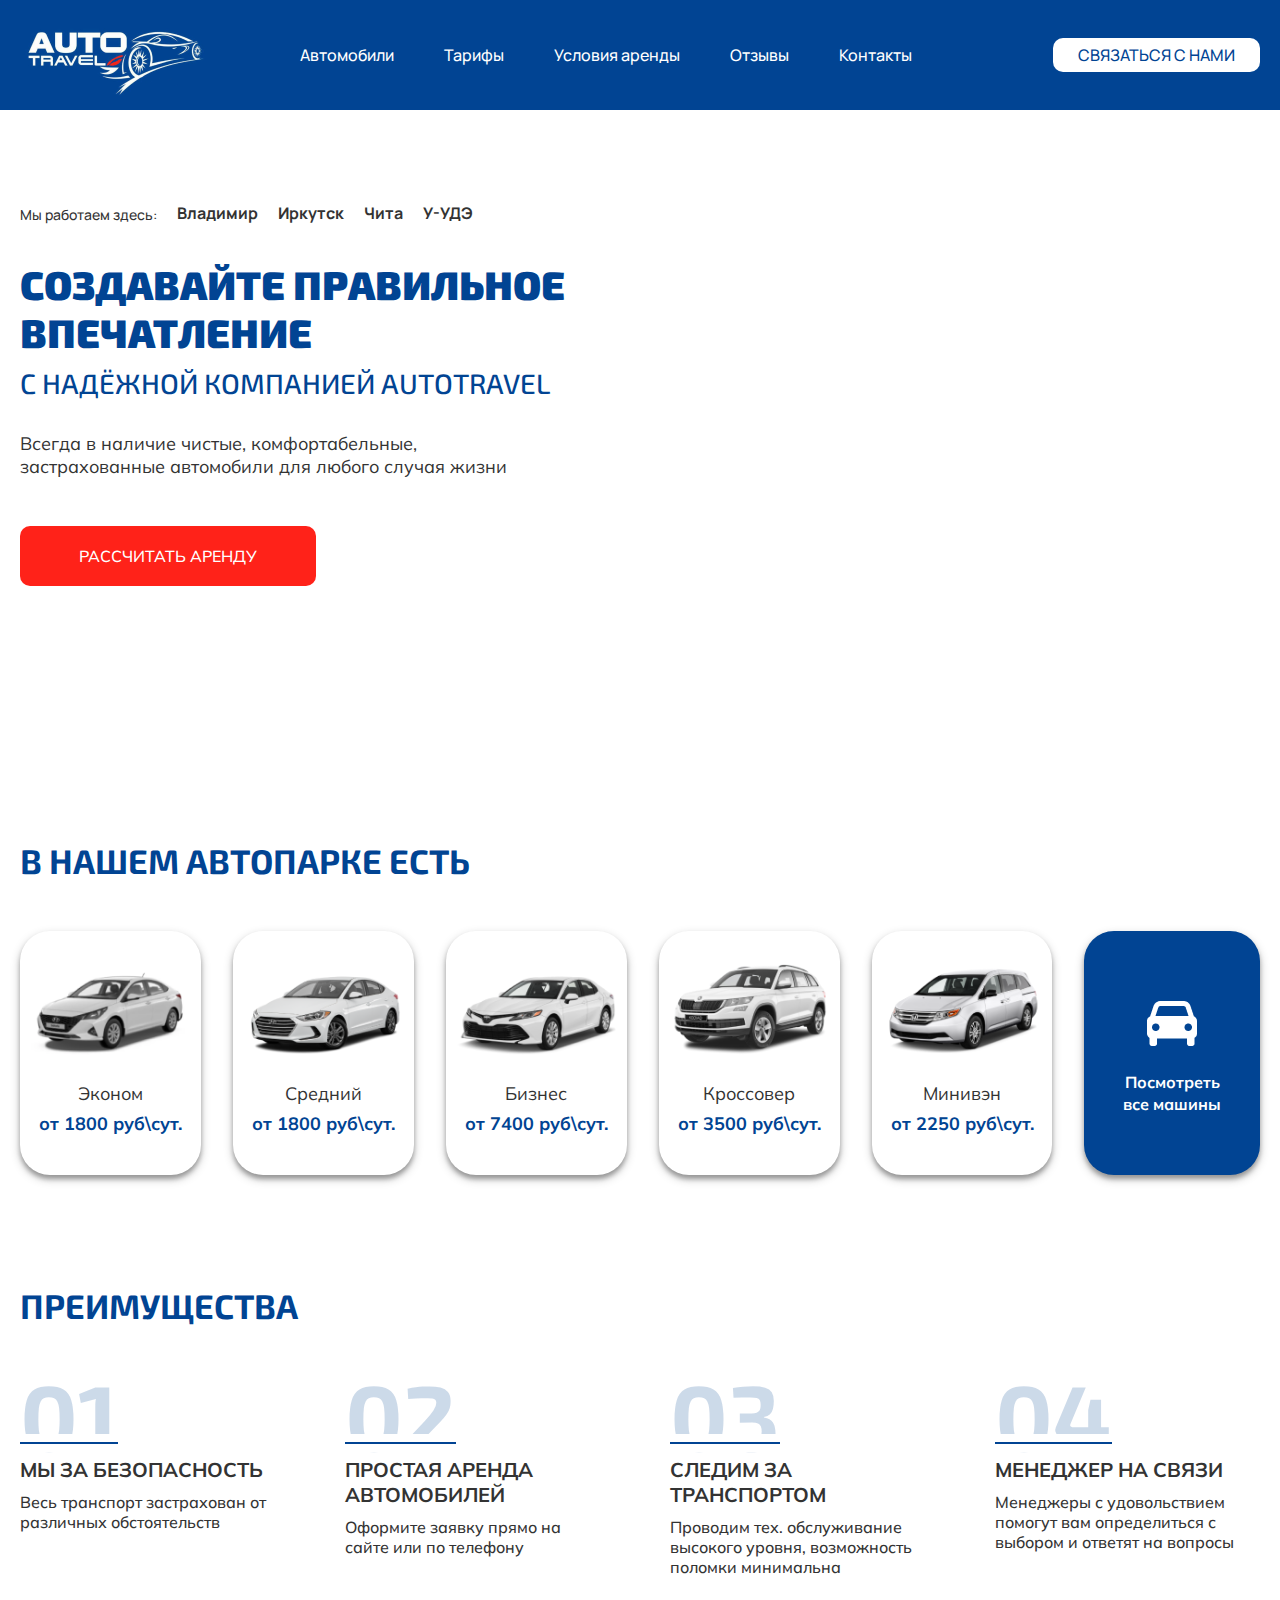
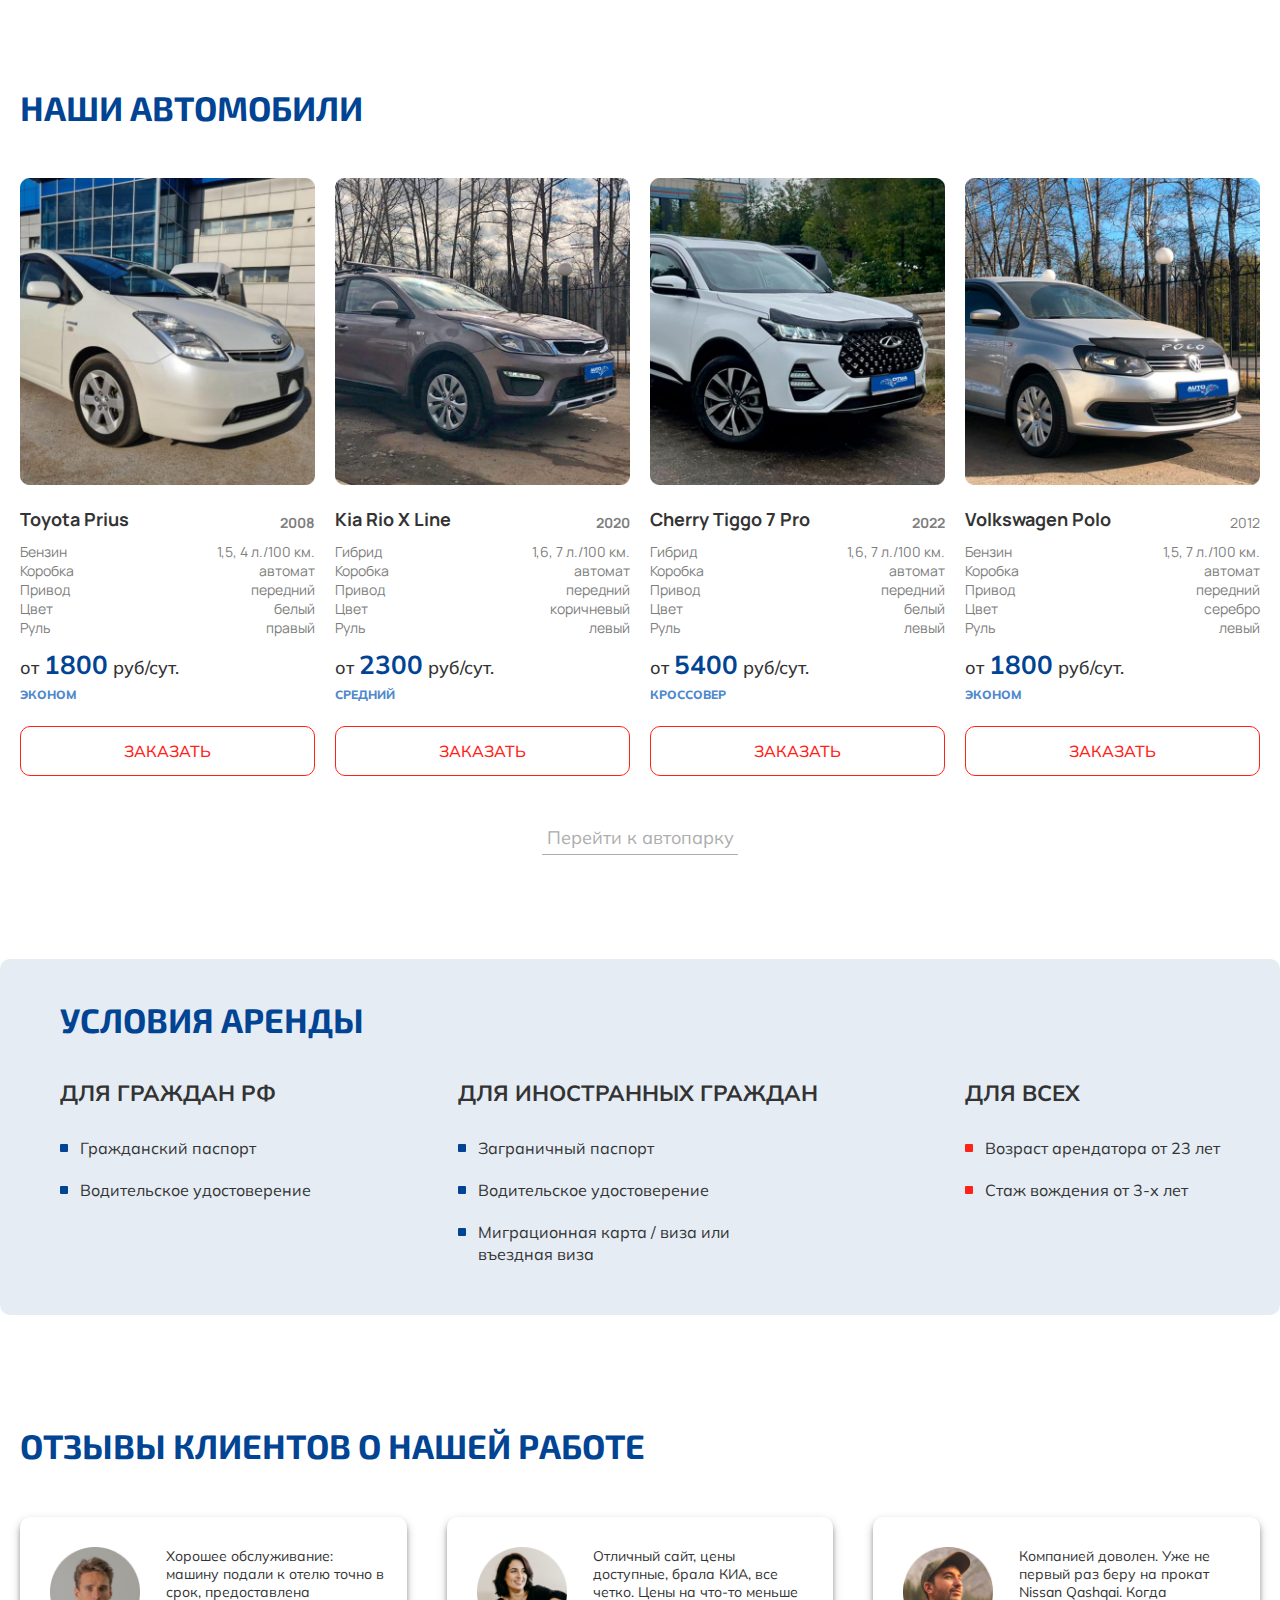
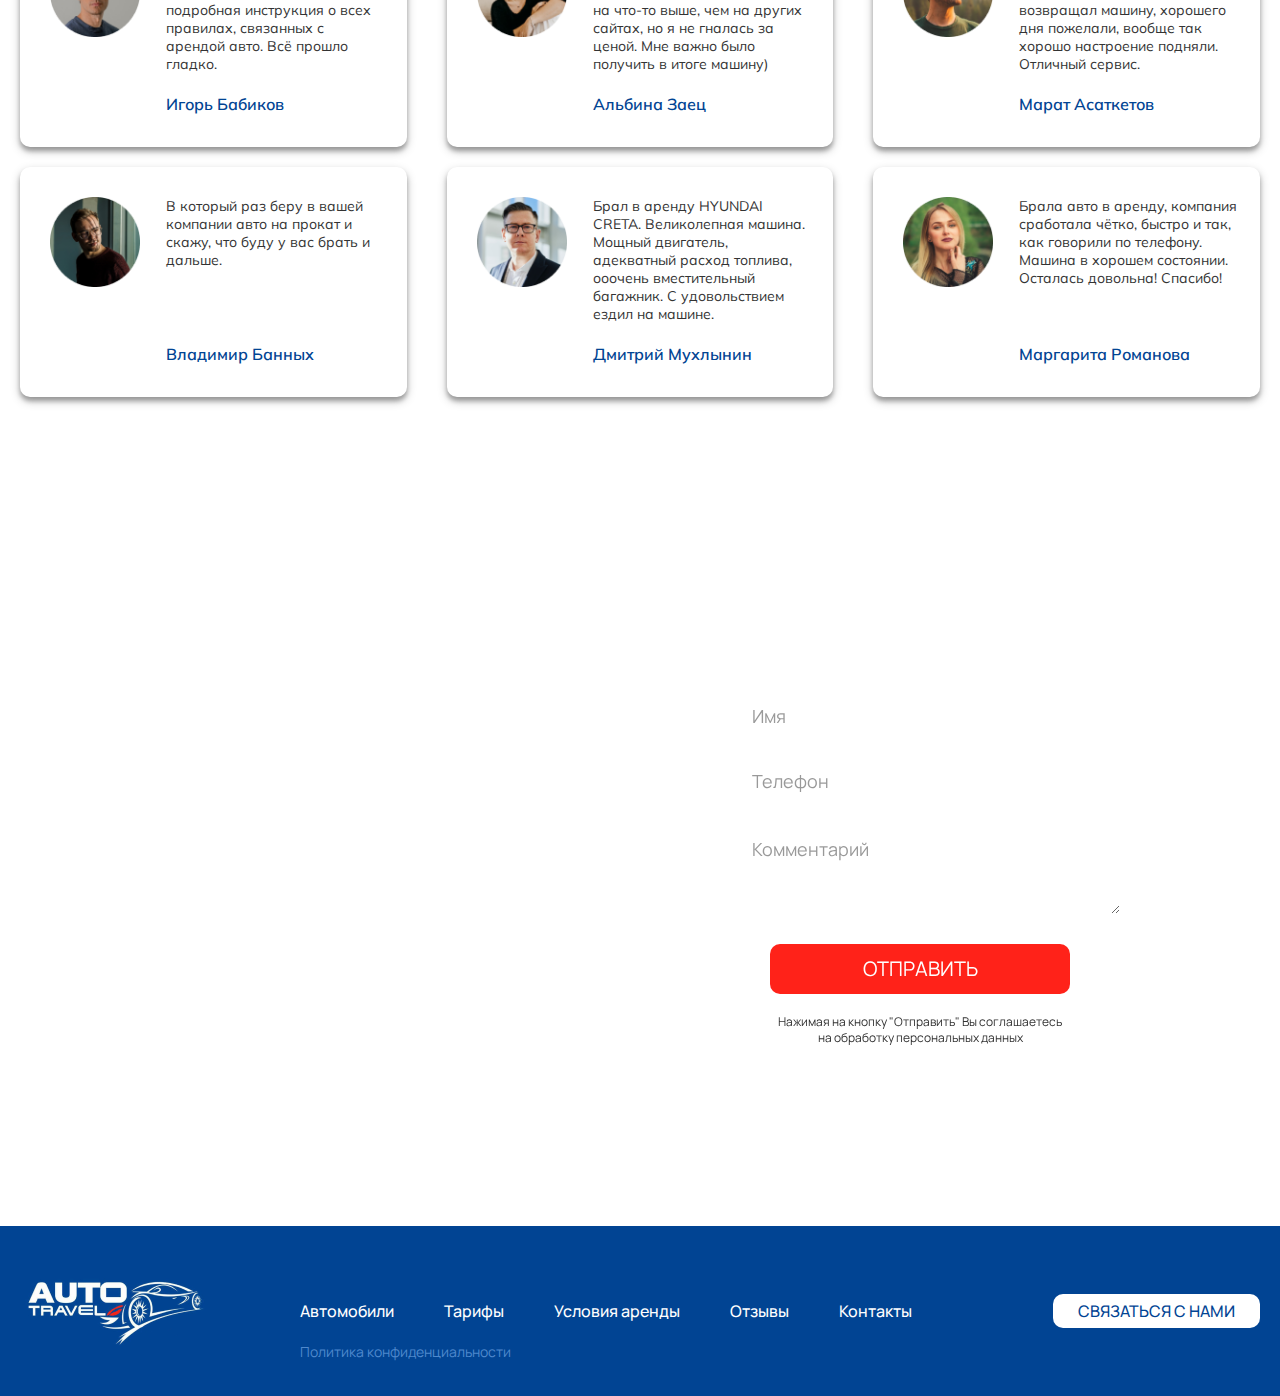
==== commit 3dfbf555: "first correct" ====
--- a/index.html
+++ b/index.html
@@ -6,612 +6,800 @@
   <meta http-equiv="X-UA-Compatible" content="IE=edge">
   <meta name="viewport" content="width=device-width,initial-scale=1">
   <title>Auto Travel</title>
-  <script defer="defer" src="index.43f975c0ff1ec2438af2.js"></script>
   <link href="style.index.71f0271fb2bd849b9419.css" rel="stylesheet">
 </head>
 
 <body>
-  <div class="wrapper">
-    <header class="header" id="header">
-      <div class="container">
-        <div class="header__inner">
-          <div class="header__logo">
-            <a href="#">
-              <img src="./images/header-logo.png" alt="auto_travel_logo">
-            </a>
-          </div>
-          <div class="header__content">
-            <nav class="header__menu">
-              <ul class="header__menu-list">
-                <li class="header__menu-item">
-                  <a class="header__menu-link" href="#autopark">Автомобили</a>
-                </li>
-                <li class="header__menu-item">
-                  <a class="header__menu-link" href="./html/plans.html">Тарифы</a>
-                </li>
-                <li class="header__menu-item">
-                  <a class="header__menu-link" href="#terms">Условия аренды</a>
-                </li>
-                <li class="header__menu-item">
-                  <a class="header__menu-link" href="#feedback">Отзывы</a>
-                </li>
-              </ul>
-            </nav>
-            <div class="header__social">
-              <a href="mailto:hello@monomo.com" class="header__email-link" target="_blank">hello@monomo.com
-              </a>
-              <ul class="header__social-list">
-                <li class="header__social-item">
-                  <a href="#" class="header__social-link" target="_blank">
-                    <img src="./images/fb-icon.png" alt="vimeo-icon"></a></li>
-                <li class="header__social-item">
-                  <a href="#" class="header__social-link" target="_blank">
-                    <img src="./images/twitter-icon.png" alt="twitter-icon"></a>
-                </li>
-                <li class="header__social-item">
-                  <a href="#" class="header__social-link" target="_blank">
-                    <img src="./images/vimeo-icon.png" alt="facebook-icon"></a>
-                </li>
-              </ul>
-            </div>
-            <div class="burger">
-              <div class="burger__button">
-                <span class="burger__button-line"></span>
-              </div>
-            </div>
-          </div>
-        </div>
-      </div>
-    </header>
-    <a href="./html/contacts.html">КОНТАКТЫ</a>
-    <main class="main">
-      <section class="intro">
-        <div class="container">
-          <div class="intro__inner inner">
-            <div class="intro__location">
-              <div class="intro__location-title">Мы работаем здесь:</div>
-              <ul class="intro__location-list">
-                <li class="intro__location-item">Владимир</li>
-                <li class="intro__location-item">Иркутск</li>
-                <li class="intro__location-item">Чита</li>
-                <li class="intro__location-item">У-УДЭ</li>
-              </ul>
-            </div>
-            <h1 class="intro__title">Создавайте правильное<br>впечатление</h1>
-            <div class="intro__subtitle">с надёжной компанией AutoTravel</div>
-            <div class="intro__text text__content">Всегда в наличие чистые, комфортабельные,<br>застрахованные
-              автомобили для любого случая жизни
-            </div>
-            <button class="button intro__button">рассчитать аренду</button>
-          </div>
-        </div>
-      </section>
-      <section class="rates" id="rates">
-        <div class="container">
-          <div class="rates__inner inner">
-            <h2 class="title rates__title">В нашем автопарке есть</h2>
-            <div class="rates__cards">
-              <div class="rates__cards-item">
-                <div class="rates__item-image">
-                  <img src="./images/econom-car.png" alt="econom-car">
-                </div>
-                <div class="rates__item-class text__content">Эконом</div>
-                <div class="rates__item-price text__content">от 1800 руб\сут.</div>
-              </div>
-              <div class="rates__cards-item">
-                <div class="rates__item-image">
-                  <img src="./images/middle-car.png" alt="middle-car">
-                </div>
-                <div class="rates__item-class text__content">Средний</div>
-                <div class="rates__item-price text__content">от 1800 руб\сут.</div>
-              </div>
-              <div class="rates__cards-item">
-                <div class="rates__item-image">
-                  <img src="./images/business-car.png" alt="business-car">
-                </div>
-                <div class="rates__item-class text__content">Бизнес</div>
-                <div class="rates__item-price text__content">от 7400 руб\сут.</div>
-              </div>
-              <div class="rates__cards-item">
-                <div class="rates__item-image">
-                  <img src="./images/cross-car.png" alt="crossover-car">
-                </div>
-                <div class="rates__item-class text__content">Кроссовер</div>
-                <div class="rates__item-price text__content">от 3500 руб\сут.</div>
-              </div>
-              <div class="rates__cards-item">
-                <div class="rates__item-image">
-                  <img src="./images/minivan-car.png" alt="minivan-car">
-                </div>
-                <div class="rates__item-class text__content">Минивэн</div>
-                <div class="rates__item-price text__content">от 2250 руб\сут.</div>
-              </div>
-              <div class="rates__cards-viewall">
-                <div class="rates__cards-viewall--img">
-                  <img src="./images/car-icon.png" alt="minivan-car">
-                </div>
-                <a class="rates__cards-viewall--link" href="./html/cars.html" target="_blank">Посмотреть<br>все машины </a>
-              </div>
-            </div>
-          </div>
-        </div>
-      </section>
-      <section class="advantages">
-        <div class="container">
-          <div class="advanrages__inner inner">
-            <h2 class="title advantages__title">Преимущества</h2>
-            <div class="advantages__content">
-              <div class="advantages__item">
-                <div class="advantages__number">01</div>
-                <div class="advantages__caption">Мы за безопасность</div>
-                <div class="advantages__text">Весь транспорт застрахован от различных обстоятельств</div>
-              </div>
-              <div class="advantages__item">
-                <div class="advantages__number">02</div>
-                <div class="advantages__caption">простая аренда автомобилей</div>
-                <div class="advantages__text">Оформите заявку прямо на сайте или по телефону</div>
-              </div>
-              <div class="advantages__item">
-                <div class="advantages__number">03</div>
-                <div class="advantages__caption">Следим за транспортом</div>
-                <div class="advantages__text">Проводим тех. обслуживание высокого уровня, возможность поломки минимальна
-                </div>
-              </div>
-              <div class="advantages__item">
-                <div class="advantages__number">04</div>
-                <div class="advantages__caption">Менеджер на связи</div>
-                <div class="advantages__text">Менеджеры с удовольствием помогут вам определиться с выбором и ответят на вопросы</div>
-              </div>
-            </div>
-          </div>
-        </div>
-      </section>
-      <section class="autopark" id="autopark">
-        <div class="container">
-          <div class="autopark__inner inner">
-            <h2 class="title autopark__title">Наши автомобили</h2>
-            <div class="autopark__content">
-              <div class="autopark__item">
-                <div class="autopark__item-image">
-                  <img src="./images/autopark-1.png" alt="autopark-prius">
-                </div>
-                <ul class="autopark__item-params">
-                  <li class="autopark__item-param">
-                    <span class="autopark__item-param-left param-left--title">Toyota Prius</span>
-                    <span class="autopark__item-param-right param-left--year">2008</span></li>
-                  <li class="autopark__item-param">
-                    <span class="autopark__item-param-left">Бензин</span>
-                    <span class="autopark__item-param-right">1,5, 4 л./100 км.</span>
-                  </li>
-                  <li class="autopark__item-param">
-                    <span class="autopark__item-param-left">Коробка</span>
-                    <span class="autopark__item-param-right">автомат</span>
-                  </li>
-                  <li class="autopark__item-param">
-                    <span class="autopark__item-param-left">Привод</span>
-                    <span class="autopark__item-param-right">передний</span>
-                  </li>
-                  <li class="autopark__item-param">
-                    <span class="autopark__item-param-left">Цвет</span>
-                    <span class="autopark__item-param-right">белый</span>
-                  </li>
-                  <li class="autopark__item-param">
-                    <span class="autopark__item-param-left">Руль</span>
-                    <span class="autopark__item-param-right">правый</span>
-                  </li>
-                </ul>
-                <div class="autopark__item-price">от <span class="autopark__item-price--num">1800</span> руб/сут.
-                </div>
-                <div class="autopark__item-class">эконом</div><input type="button" value="Заказать"
-                  class="button autopark__button">
-              </div>
-              <div class="autopark__item">
-                <div class="autopark__item-image">
-                  <img src="./images/autopark-2.png" alt="autopark-xline">
-                </div>
-                <ul class="autopark__item-params">
-                  <li class="autopark__item-param">
-                    <span class="autopark__item-param-left param-left--title">Kia Rio X Line</span>
-                    <span class="autopark__item-param-right param-left--year">2020</span>
-                  </li>
-                  <li class="autopark__item-param">
-                    <span class="autopark__item-param-left">Гибрид</span>
-                    <span class="autopark__item-param-right">1,6, 7 л./100 км.</span>
-                  </li>
-                  <li class="autopark__item-param">
-                    <span class="autopark__item-param-left">Коробка</span>
-                    <span class="autopark__item-param-right">автомат</span>
-                  </li>
-                  <li class="autopark__item-param">
-                    <span class="autopark__item-param-left">Привод</span>
-                    <span class="autopark__item-param-right">передний</span>
-                  </li>
-                  <li class="autopark__item-param">
-                    <span class="autopark__item-param-left">Цвет</span>
-                    <span class="autopark__item-param-right">коричневый</span>
-                  </li>
-                  <li class="autopark__item-param">
-                    <span class="autopark__item-param-left">Руль</span>
-                    <span class="autopark__item-param-right">левый</span>
-                  </li>
-                </ul>
-                <div class="autopark__item-price">от <span class="autopark__item-price--num">2300</span> руб/сут.
-                </div>
-                <div class="autopark__item-class">средний</div>
-                <input type="button" value="Заказать" class="button autopark__button">
-              </div>
-              <div class="autopark__item">
-                <div class="autopark__item-image">
-                  <img src="./images/autopark-3.png" alt="autopark-prius"></div>
-                <ul class="autopark__item-params">
-                  <li class="autopark__item-param">
-                    <span class="autopark__item-param-left param-left--title">Cherry Tiggo 7 Pro</span>
-                    <span class="autopark__item-param-right param-left--year">2022</span>
-                  </li>
-                  <li class="autopark__item-param">
-                    <span class="autopark__item-param-left">Гибрид</span>
-                    <span class="autopark__item-param-right">1,6, 7 л./100 км.</span>
-                  </li>
-                  <li class="autopark__item-param">
-                    <span class="autopark__item-param-left">Коробка</span>
-                    <span class="autopark__item-param-right">автомат</span>
-                  </li>
-                  <li class="autopark__item-param">
-                    <span class="autopark__item-param-left">Привод</span>
-                    <span class="autopark__item-param-right">передний</span>
-                  </li>
-                  <li class="autopark__item-param">
-                    <span class="autopark__item-param-left">Цвет</span>
-                    <span class="autopark__item-param-right">белый</span>
-                  </li>
-                  <li class="autopark__item-param"><span class="autopark__item-param-left">Руль</span>
-                    <span class="autopark__item-param-right">левый</span>
-                  </li>
-                </ul>
-                <div class="autopark__item-price">от
-                  <span class="autopark__item-price--num">5400</span> руб/сут.
-                </div>
-                <div class="autopark__item-class">кроссовер</div>
-                <input type="button" value="Заказать" class="button autopark__button">
-              </div>
-              <div class="autopark__item">
-                <div class="autopark__item-image">
-                  <img src="./images/autopark-4.png" alt="autopark-prius"></div>
-                <ul class="autopark__item-params">
-                  <li class="autopark__item-param">
-                    <span class="autopark__item-param-left param-left--title">Volkswagen Polo</span>
-                    <span class="autopark__item-param-right param-left-year">2012</span>
-                  </li>
-                  <li class="autopark__item-param">
-                    <span class="autopark__item-param-left">Бензин</span>
-                    <span class="autopark__item-param-right">1,5, 7 л./100 км.</span>
-                  </li>
-                  <li class="autopark__item-param">
-                    <span class="autopark__item-param-left">Коробка</span>
-                    <span class="autopark__item-param-right">автомат</span>
-                  </li>
-                  <li class="autopark__item-param">
-                    <span class="autopark__item-param-left">Привод</span>
-                    <span class="autopark__item-param-right">передний</span>
-                  </li>
-                  <li class="autopark__item-param">
-                    <span class="autopark__item-param-left">Цвет</span>
-                    <span class="autopark__item-param-right">серебро</span>
-                  </li>
-                  <li class="autopark__item-param">
-                    <span class="autopark__item-param-left">Руль</span>
-                    <span class="autopark__item-param-right">левый</span>
-                  </li>
-                </ul>
-                <div class="autopark__item-price">от <span class="autopark__item-price--num">1800</span> руб/сут.
-                </div>
-                <div class="autopark__item-class">эконом</div>
-                <input type="button" value="Заказать" class="button autopark__button">
-              </div>
-            </div>
-            <div class="autopark__link text__content">
-              <a href="./html/cars.html" target="_blank">Перейти к автопарку</a>
-            </div>
-          </div>
-        </div>
-      </section>
-      <section class="terms" id="terms">
-        <div class="container">
-          <div class="terms__inner inner">
-            <h2 class="title terms__title">Условия аренды</h2>
-            <div class="terms__content">
-              <div class="terms__item">
-                <div class="terms__caption">Для граждан РФ</div>
-                <ul class="terms__item-list">
-                  <li class="terms__list-item">Гражданский паспорт</li>
-                  <li class="terms__list-item">Водительское удостоверение</li>
-                </ul>
-              </div>
-              <div class="terms__item">
-                <div class="terms__caption">Для Иностранных граждан</div>
-                <ul class="terms__item-list">
-                  <li class="terms__list-item">Заграничный паспорт</li>
-                  <li class="terms__list-item">Водительское удостоверение</li>
-                  <li class="terms__list-item">Миграционная карта / виза или<br>въездная виза</li>
-                </ul>
-              </div>
-              <div class="terms__item">
-                <div class="terms__caption">для всех</div>
-                <ul class="terms__item-list">
-                  <li class="terms__list-item">Возраст арендатора от 23 лет</li>
-                  <li class="terms__list-item">Стаж вождения от 3-х лет</li>
-                </ul>
-              </div>
-            </div>
-          </div>
-        </div>
-      </section>
-      <section class="feedback" id="feedback">
-        <div class="container">
-          <div class="feedback__inner inner">
-            <h2 class="title feedback__title">Отзывы клиентов о нашей работе</h2>
-            <div class="feedback__content">
-              <div class="feedback__item">
-                <div class="feedback__image">
-                  <img src="./images/feedback-1.png" alt="feedback-1">
-                </div>
-                <div class="feedback__description">
-                  <article class="feedback__text">Хорошее обслуживание: машину подали к отелю точно в срок,
-                    предоставлена подробная инструкция о всех правилах, связанных с арендой авто. Всё прошло гладко.
-                  </article>
-                  <span class="feedback__author">Игорь Бабиков</span>
-                </div>
-              </div>
-              <div class="feedback__item">
-                <div class="feedback__image">
-                  <img src="./images/feedback-2.png" alt="feedback-2">
-                </div>
-                <div class="feedback__description">
-                  <article class="feedback__text">Отличный сайт, цены доступные, брала КИА, все четко. Цены на что-то
-                    меньше на что-то выше, чем на других сайтах, но я не гналась за ценой. Мне важно было получить в итоге
-                    машину)
-                  </article>
-                  <span class="feedback__author">Альбина Заец</span>
-                </div>
-              </div>
-              <div class="feedback__item">
-                <div class="feedback__image">
-                  <img src="./images/feedback-3.png" alt="feedback-3">
-                </div>
-                <div class="feedback__description">
-                  <article class="feedback__text">Компанией доволен. Уже не первый раз беру на прокат Nissan Qashqai.
-                    Когда возвращал машину, хорошего дня пожелали, вообще так хорошо настроение подняли. Отличный сервис.
-                  </article>
-                  <span class="feedback__author">Марат Асаткетов</span>
-                </div>
-              </div>
-              <div class="feedback__item">
-                <div class="feedback__image">
-                  <img src="./images/feedback-4.png" alt="feedback-4">
-                </div>
-                <div class="feedback__description">
-                  <article class="feedback__text">В который раз беру в вашей компании авто на прокат и скажу, что буду у
-                    вас брать и дальше.
-                  </article>
-                  <span class="feedback__author">Владимир Банных</span>
-                </div>
-              </div>
-              <div class="feedback__item">
-                <div class="feedback__image">
-                  <img src="./images/feedback-5.png" alt="feedback-5">
-                </div>
-                <div class="feedback__description">
-                  <article class="feedback__text">Брал в аренду HYUNDAI CRETA. Великолепная машина. Мощный двигатель,
-                    адекватный расход топлива, ооочень вместительный багажник. С удовольствием ездил на машине.
-                  </article>
-                  <span class="feedback__author">Дмитрий Мухлынин</span>
-                </div>
-              </div>
-              <div class="feedback__item">
-                <div class="feedback__image"><img src="./images/feedback-6.png" alt="feedback-6"></div>
-                <div class="feedback__description">
-                  <article class="feedback__text">Брала авто в аренду, компания сработала чётко, быстро и так, как
-                    говорили по телефону. Машина в хорошем состоянии. Осталась довольна! Спасибо!
-                  </article>
-                  <span class="feedback__author">Маргарита Романова</span>
-                </div>
-              </div>
-            </div>
-          </div>
-        </div>
-      </section>
-      <section class="connect">
-        <div class="container">
-          <div class="connect__inner">
-            <form class="form" id="form">
-              <h2 class="form__title">Заявка на аренду</h2>
-              <div class="form__data-field">
-                <input class="form__input-name main-form-name" placeholder="Имя">
-                <input class="form__input-phone main-form-phone" type="tel" placeholder="Телефон">
-                <textarea class="form__textarea main-form-textarea" name="" id="" cols="20" rows="10"
-                  placeholder="Комментарий"></textarea>
-                <button class="button form__button" type="submit">Отправить</button>
-                <span class="form__descr">Нажимая на кнопку "Отправить" Вы
-                  соглашаетесь<br>на обработку персональных данных</span>
-              </div>
-            </form>
-          </div>
-        </div>
-      </section>
-    </main>
-    <footer class="footer">
-      <div class="container">
-        <div class="footer__inner">
-          <div class="footer__logo">
-            <a href="#header">
-              <img src="./images/header-logo.png" alt="auto_travel_logo">
-            </a>
-          </div>
-          <div class="footer__content">
-            <nav class="footer__menu">
-              <ul class="footer__menu-list">
-                <li class="footer__menu-item">
-                  <a class="footer__menu-link" href="#rates" target="_blank">Автомобили</a>
-                </li>
-                <li class="footer__menu-item">
-                  <a class="footer__menu-link" href="#rates" target="_blank">Тарифы</a>
-                </li>
-                <li class="footer__menu-item">
-                  <a class="footer__menu-link" href="#terms" target="_blank">Условия аренды</a>
-                </li>
-                <li class="footer__menu-item">
-                  <a class="footer__menu-link" href="#feedback" target="_blank">Отзывы</a>
-                </li>
-              </ul>
-              <a class="footer__menu-link--bottom" href="#" target="_blank">Политика конфиденциальности</a>
-            </nav>
-            <div class="footer__social">
-              <a href="mailto:hello@monomo.com" class="footer__email-link" target="_blank">hello@monomo.com</a> <a
-                href="tel:+79229227722" class="footer__phone-link" target="_blank">+7-922-922-77-22</a>
-              <ul class="footer__social-list">
-                <li class="footer__social-item">
-                  <a href="#" class="footer__social-link" target="_blank">
-                    <img src="./images/vimeo-icon.png" alt="vimeo-icon">
-                  </a>
-                </li>
-                <li class="footer__social-item">
-                  <a href="#" class="footer__social-link" target="_blank">
-                    <img src="./images/twitter-icon.png" alt="twitter-icon">
-                  </a>
-                </li>
-                <li class="footer__social-item">
-                  <a href="#" class="footer__social-link" target="_blank">
-                    <img src="./images/fb-icon.png" alt="facebook-icon">
-                  </a>
-                </li>
-              </ul>
-            </div>
-          </div>
-        </div>
-      </div>
-    </footer>
-    <div class="popup popup-hide" id="popup">
-      <div class="popup__wrapper">
-        <div class="popup__window">
-          <div class="popup__close">
-            <img src="./images/bx-x-circle.svg.png" alt="close-icon">
-          </div>
-          <div class="popup__inner">
-            <div class="popup__title">РАСЧЁТ АРЕНДЫ</div>
-            <div class="popup__classes">
-              <button class="popup__classes-button">Выберите класс машины
-                <img class="popup__classes-button--arrow" src="./images/arrow-down.png" alt="arrow">
-              </button>
-              <ul class="popup__classes-list">
-                <li data-class="" class="popup__classes-list-item">Выберите класс машины</li>
-                <li data-class="econom" class="popup__classes-list-item">Эконом</li>
-                <li data-class="middle" class="popup__classes-list-item">Средний</li>
-                <li data-class="business" class="popup__classes-list-item">Бизнес</li>
-                <li data-class="cross" class="popup__classes-list-item">Кроссовер</li>
-                <li data-class="minivan" class="popup__classes-list-item">Минивэн</li>
-              </ul><input name="" value="" class="popup__input-class">
-            </div>
-            <div class="popup__cars"><button class="popup__cars-button">Выберите марку автомобиля <img
-                  class="popup__classes-button--arrow" src="./images/arrow-down.png" alt="arrow"></button>
-              <ul data-class-cars="econom" class="popup__cars-list popup__cars-econom-list">
-                <li data-price="0" data-guarantie="0" class="popup__cars-list-item start">Выберите марку автомобиля</li>
-                <li data-price="2200" data-guarantie="5000" class="popup__cars-list-item">Volkswagen Polo</li>
-                <li data-price="2500" data-guarantie="5000" class="popup__cars-list-item">Honda Fit Shuttle</li>
-                <li data-price="2200" data-guarantie="5000" class="popup__cars-list-item">Toyota Fielder</li>
-                <li data-price="2200" data-guarantie="5000" class="popup__cars-list-item">Toyota Prius</li>
-                <li data-price="2200" data-guarantie="5000" class="popup__cars-list-item">Toyota Corolla</li>
-                <li data-price="2200" data-guarantie="5000" class="popup__cars-list-item">Toyota Premio</li>
-              </ul>
-              <ul data-class-cars="middle" class="popup__cars-list popup__cars-middle-list">
-                <li data-price="0" data-guarantie="0" class="popup__cars-list-item start">Выберите марку автомобиля</li>
-                <li data-price="2200" data-guarantie="5000" class="popup__cars-list-item">Kia Rio</li>
-                <li data-price="2800" data-guarantie="10000" class="popup__cars-list-item">Kia Rio</li>
-                <li data-price="2700" data-guarantie="5000" class="popup__cars-list-item">Kia Rio X Line</li>
-                <li data-price="2900" data-guarantie="10000" class="popup__cars-list-item">Kia Rio</li>
-                <li data-price="2400" data-guarantie="5000" class="popup__cars-list-item">Hyundai Solaris</li>
-                <li data-price="2500" data-guarantie="5000" class="popup__cars-list-item">Hyundai Solaris</li>
-                <li data-price="2600" data-guarantie="5000" class="popup__cars-list-item">Hyundai Solaris</li>
-                <li data-price="2700" data-guarantie="5000" class="popup__cars-list-item">Hyundai Solaris</li>
-                <li data-price="2700" data-guarantie="5000" class="popup__cars-list-item">Hyundai Solaris</li>
-                <li data-price="2200" data-guarantie="5000" class="popup__cars-list-item">Toyota Fielder</li>
-                <li data-price="2200" data-guarantie="5000" class="popup__cars-list-item">Toyota Prius</li>
-              </ul>
-              <ul data-class-cars="business" class="popup__cars-business-list popup__cars-list">
-                <li data-price="0" data-guarantie="0" class="popup__cars-list-item start">Выберите марку автомобиля</li>
-                <li data-price="8000" data-guarantie="15000" class="popup__cars-list-item">Range Rover</li>
-              </ul>
-              <ul data-class-cars="cross" class="popup__cars-cross-list popup__cars-list">
-                <li data-price="0" data-guarantie="0" class="popup__cars-list-item start">Выберите марку автомобиля</li>
-                <li data-price="3900" data-guarantie="10000" class="popup__cars-list-item">Mitsubishi Outlander</li>
-                <li data-price="3900" data-guarantie="10000" class="popup__cars-list-item">Renault Duster</li>
-                <li data-price="5400" data-guarantie="15000" class="popup__cars-list-item">Chery Tiggo 7 Pro</li>
-              </ul>
-              <ul data-class-cars="minivan" class="popup__cars-minivan-list popup__cars-list">
-                <li data-price="0" data-guarantie="0" class="popup__cars-list-item start">Выберите машину</li>
-                <li data-price="2900" data-guarantie="10000" class="popup__cars-list-item">Toyota Ipsum</li>
-                <li data-price="3900" data-guarantie="10000" class="popup__cars-list-item">Toyota Ipsum</li>
-                <li data-price="2600" data-guarantie="5000" class="popup__cars-list-item">Honda Freed</li>
-              </ul>
-              <input name="" value="" class="popup__input-price">
-              <input name="" value="" class="popup__input-guarantie">
-            </div>
-          </div>
-          <div class="popup__calculate">
-            <div class="popup__calculate-day-price">Цена одного дня:
-              <span class="popup__calculate-day-price--span">1800 руб/сут.</span>
-            </div>
-            <div class="popup__calculate-day-amount">Срок аренды в днях:
-              <input class="day-input" value="1">
-            </div>
-            <div class="popup__calculate-guarantie">Сумма залога:
-              <span class="popup__calculate-guarantie--span">5000 руб.</span>
-            </div>
-            <button class="button popup__calculate-button">РАССЧИТАТЬ</button>
-            <div class="popup__calculate-total">ИТОГО:
-              <span class="popup__calculate-total--span">7200 руб.</span>
-            </div>
-          </div>
-        </div>
-      </div>
-    </div>
 
-    <div class="rent-popup rent-popup-hide" id="rent-popup">
-      <div class="rent-popup__wrapper">
-        <div class="rent-popup__window">
-          <div class="rent-popup__close">
-            <img src="./images/bx-x-circle.svg.png" alt="close-icon">
-          </div>
-          <form class="popup-rent__form" id="rent__form">
-            <div class="rent-popup__inner">
-              <div class="rent-popup__title">РАСЧЁТ АРЕНДЫ</div>
-              <div class="rent-popup__calculate">
-                <div class="rent-popup__calculate-car">Toyota Premio 2002</div>
-                <div class="rent-popup__calculate-day-price">Цена одного дня:
-                  <span class="rent-popup__calculate-day-price--span">1800 руб/сут.</span>
-                </div>
-                <div class="rent-popup__calculate-day-amount">Срок аренды в днях:
-                  <input class="rent-day-input" value="1">
-                </div>
-                <div class="rent-popup__calculate-guarantie">Сумма залога:
-                  <span class="rent-popup__calculate-guarantie--span">5000 руб.</span>
-                </div>
-                <div class="popup-rent__form-name">
-                  <input placeholder="Имя"></div>
-                <div class="popup-rent__form-phone">
-                  <input placeholder="Телефон">
-                </div>
-                <button class="button popup-rent__form-button" type="submit">Заказать</button>
-                <div class="rent-popup__calculate-total">ИТОГО:
-                  <span class="rent-popup__calculate-total--span">7200
-                    руб.</span>
-                </div>
-              </div>
-            </div>
-          </form>
-        </div>
-      </div>
-    </div>
-  </div>
+	<div class="wrapper">
+		<!-- HEADER -->
+		<header class="header" id="header">
+			<div class="container">
+				<div class="header__inner">
+					<!-- header logo left side -->
+					<div class="header__logo">
+						<a href="#">
+							<img src="./images/header-logo.png" alt="auto_travel_logo">
+						</a>
+					</div>
+					<!-- header content right side -->
+					<div class="header__content">
+						<!-- header menu -->
+						<nav class="header__menu">
+							<ul class="header__menu-list">
+								<li class="header__menu-item">
+									<a class="header__menu-link" href="#autopark">Автомобили</a>
+								</li>
+								<li class="header__menu-item">
+									<a class="header__menu-link" href="./html/plans.html">Тарифы</a>
+								</li>
+								<li class="header__menu-item">
+									<a class="header__menu-link" href="#terms">Условия аренды</a>
+								</li>
+								<li class="header__menu-item">
+									<a class="header__menu-link" href="#feedback">Отзывы</a>
+								</li>
+								<li class="header__menu-item">
+									<a class="header__menu-link" href="./html/contacts.html">Контакты</a>
+								</li>
+							</ul>
+						</nav>
+						<!-- header btn -->
+						<div class="header__btn">
+							<button class="button header__button">Связаться с нами</button>
+						</div>
+						<!-- burger -->
+						<div class="burger">
+							<div class="burger__button">
+								<span class="burger__button-line">
+								</span>
+							</div>
+						</div>
+					</div>
+				</div>
+			</div>
+		</header>
+		<!-- <a href="./html/calculator.html">В КАЛЬКУЛЯТОР</a> -->
+		<!-- MAIN -->
+		<main class="main">
+			<!-- INTRO -->
+			<section class="intro">
+				<div class="container">
+					<div class="intro__inner inner">
+						<!-- intro location -->
+						<div class="intro__location">
+							<!-- intro location title -->
+							<div class="intro__location-title">Мы работаем здесь:</div>
+							<ul class="intro__location-list">
+								<li class="intro__location-item">
+									Владимир
+								</li>
+								<li class="intro__location-item">
+									Иркутск
+								</li>
+								<li class="intro__location-item">
+									Чита
+								</li>
+								<li class="intro__location-item">
+									У-УДЭ
+								</li>
+							</ul>
+						</div>
+						<!-- intro title -->
+						<h1 class="intro__title">
+							Создавайте правильное <br> впечатление
+						</h1>
+						<div class="intro__subtitle">
+							с надёжной компанией AutoTravel
+						</div>
+						<!-- intro text -->
+						<div class="intro__text text__content">
+							Всегда в наличие чистые, комфортабельные, <br>
+							застрахованные автомобили для любого случая жизни
+						</div>
+						<!-- intro btn -->
+						<button class="button intro__button">рассчитать аренду</button>
+					</div>
+				</div>
+			</section>
+			<!-- RATES -->
+			<section class="rates" id="rates">
+				<div class="container">
+					<div class="rates__inner inner">
+						<!-- rates title -->
+						<h2 class="title rates__title">
+							В нашем автопарке есть
+						</h2>
+						<div class="rates__cards">
+							<!-- rates item -->
+							<div class="rates__cards-item">
+								<div class="rates__item-image">
+									<img src="./images/econom-car.png" alt="econom-car">
+								</div>
+								<div class="rates__item-class text__content">
+									Эконом
+								</div>
+								<div class="rates__item-price text__content">
+									от 1800 руб\сут.
+								</div>
+							</div>
+							<!-- rates item -->
+							<div class="rates__cards-item">
+								<div class="rates__item-image">
+									<img src="./images/middle-car.png" alt="middle-car">
+								</div>
+								<div class="rates__item-class text__content">
+									Средний
+								</div>
+								<div class="rates__item-price text__content">
+									от 1800 руб\сут.
+								</div>
+							</div>
+							<!-- rates item -->
+							<div class="rates__cards-item">
+								<div class="rates__item-image">
+									<img src="./images/business-car.png" alt="business-car">
+								</div>
+								<div class="rates__item-class text__content">
+									Бизнес
+								</div>
+								<div class="rates__item-price text__content">
+									от 7400 руб\сут.
+								</div>
+							</div>
+							<!-- rates item -->
+							<div class="rates__cards-item">
+								<div class="rates__item-image">
+									<img src="./images/cross-car.png" alt="crossover-car">
+								</div>
+								<div class="rates__item-class text__content">
+									Кроссовер
+								</div>
+								<div class="rates__item-price text__content">
+									от 3500 руб\сут.
+								</div>
+							</div>
+							<!-- rates item -->
+							<div class="rates__cards-item">
+								<div class="rates__item-image">
+									<img src="./images/minivan-car.png" alt="minivan-car">
+								</div>
+								<div class="rates__item-class text__content">
+									Минивэн
+								</div>
+								<div class="rates__item-price text__content">
+									от 2250 руб\сут.
+								</div>
+							</div>
+							<!-- rates viewall -->
+							<div class="rates__cards-viewall">
+								<div class="rates__cards-viewall--img">
+									<img src="./images/car-icon.png" alt="minivan-car">
+								</div>
+								<a class="rates__cards-viewall--link" href="./html/cars.html" target="_blank">
+									Посмотреть <br> все машины
+								</a>
+							</div>
+						</div>
+					</div>
+				</div>
+			</section>
+			<!-- ADVANTAGES -->
+			<section class="advantages">
+				<div class="container">
+					<div class="advanrages__inner inner">
+						<!-- advantages title -->
+						<h2 class="title advantages__title">
+							Преимущества
+						</h2>
+						<!-- advantages wrapper -->
+						<div class="advantages__content">
+							<!-- advantages item -->
+							<div class="advantages__item">
+								<div class="advantages__number">
+									01
+								</div>
+								<div class="advantages__caption">
+									Мы за безопасность
+								</div>
+								<div class="advantages__text">
+									Весь транспорт застрахован от различных обстоятельств
+								</div>
+							</div>
+							<!-- advantages item -->
+							<div class="advantages__item">
+								<div class="advantages__number">
+									02
+								</div>
+								<div class="advantages__caption">
+									простая аренда автомобилей
+								</div>
+								<div class="advantages__text">
+									Оформите заявку прямо на сайте или по телефону
+								</div>
+							</div>
+							<!-- advantages item -->
+							<div class="advantages__item">
+								<div class="advantages__number">
+									03
+								</div>
+								<div class="advantages__caption">
+									Следим за транспортом
+								</div>
+								<div class="advantages__text">
+									Проводим тех. обслуживание высокого уровня, возможность поломки минимальна
+								</div>
+							</div>
+							<!-- advantages item -->
+							<div class="advantages__item">
+								<div class="advantages__number">
+									04
+								</div>
+								<div class="advantages__caption">
+									Менеджер на связи
+								</div>
+								<div class="advantages__text">
+									Менеджеры с удовольствием помогут вам определиться с выбором и ответят на вопросы
+								</div>
+							</div>
+						</div>
+					</div>
+				</div>
+			</section>
+			<!-- AUTOPARK -->
+			<section class="autopark" id="autopark">
+				<div class="container">
+					<div class="autopark__inner inner">
+						<!-- autopark title -->
+						<h2 class="title autopark__title">
+							Наши автомобили
+						</h2>
+						<div class="autopark__content">
+							<!-- autopark card -->
+							<div class="autopark__item">
+								<div class="autopark__item-image">
+									<img src="./images/autopark-1.png" alt="autopark-prius">
+								</div>
+								<ul class="autopark__item-params">
+									<li class="autopark__item-param">
+										<span class="autopark__item-param-left param-left--title">Toyota Prius</span>
+										<span class="autopark__item-param-right param-left--year">2008</span>
+									</li>
+									<li class="autopark__item-param">
+										<span class="autopark__item-param-left">Бензин</span>
+										<span class="autopark__item-param-right">1,5, 4 л./100 км.</span>
+									</li>
+									<li class="autopark__item-param">
+										<span class="autopark__item-param-left">Коробка</span>
+										<span class="autopark__item-param-right">автомат</span>
+									</li>
+									<li class="autopark__item-param">
+										<span class="autopark__item-param-left">Привод</span>
+										<span class="autopark__item-param-right">передний</span>
+									</li>
+									<li class="autopark__item-param">
+										<span class="autopark__item-param-left">Цвет</span>
+										<span class="autopark__item-param-right">белый</span>
+									</li>
+									<li class="autopark__item-param">
+										<span class="autopark__item-param-left">Руль</span>
+										<span class="autopark__item-param-right">правый</span>
+									</li>
+								</ul>
+								<div class="autopark__item-price">
+									от <span class="autopark__item-price--num">1800</span> руб/сут.
+								</div>
+								<div class="autopark__item-class">
+									эконом
+								</div>
+								<input type="button" value="Заказать" class="button autopark__button">
+							</div>
+							<!-- autopark card -->
+							<div class="autopark__item">
+								<div class="autopark__item-image">
+									<img src="./images/autopark-2.png" alt="autopark-xline">
+								</div>
+								<ul class="autopark__item-params">
+									<li class="autopark__item-param">
+										<span class="autopark__item-param-left param-left--title">Kia Rio X Line</span>
+										<span class="autopark__item-param-right param-left--year">2020</span>
+									</li>
+									<li class="autopark__item-param">
+										<span class="autopark__item-param-left">Гибрид</span>
+										<span class="autopark__item-param-right">1,6, 7 л./100 км.</span>
+									</li>
+									<li class="autopark__item-param">
+										<span class="autopark__item-param-left">Коробка</span>
+										<span class="autopark__item-param-right">автомат</span>
+									</li>
+									<li class="autopark__item-param">
+										<span class="autopark__item-param-left">Привод</span>
+										<span class="autopark__item-param-right">передний</span>
+									</li>
+									<li class="autopark__item-param">
+										<span class="autopark__item-param-left">Цвет</span>
+										<span class="autopark__item-param-right">коричневый</span>
+									</li>
+									<li class="autopark__item-param">
+										<span class="autopark__item-param-left">Руль</span>
+										<span class="autopark__item-param-right">левый</span>
+									</li>
+								</ul>
+								<div class="autopark__item-price">
+									от <span class="autopark__item-price--num">2300</span> руб/сут.
+								</div>
+								<div class="autopark__item-class">
+									средний
+								</div>
+								<input type="button" value="Заказать" class="button autopark__button">
+							</div>
+							<!-- autopark card -->
+							<div class="autopark__item">
+								<div class="autopark__item-image">
+									<img src="./images/autopark-3.png" alt="autopark-prius">
+								</div>
+								<ul class="autopark__item-params">
+									<li class="autopark__item-param">
+										<span class="autopark__item-param-left param-left--title">Cherry Tiggo 7 Pro</span>
+										<span class="autopark__item-param-right param-left--year">2022</span>
+									</li>
+									<li class="autopark__item-param">
+										<span class="autopark__item-param-left">Гибрид</span>
+										<span class="autopark__item-param-right">1,6, 7 л./100 км.</span>
+									</li>
+									<li class="autopark__item-param">
+										<span class="autopark__item-param-left">Коробка</span>
+										<span class="autopark__item-param-right">автомат</span>
+									</li>
+									<li class="autopark__item-param">
+										<span class="autopark__item-param-left">Привод</span>
+										<span class="autopark__item-param-right">передний</span>
+									</li>
+									<li class="autopark__item-param">
+										<span class="autopark__item-param-left">Цвет</span>
+										<span class="autopark__item-param-right">белый</span>
+									</li>
+									<li class="autopark__item-param">
+										<span class="autopark__item-param-left">Руль</span>
+										<span class="autopark__item-param-right">левый</span>
+									</li>
+								</ul>
+								<div class="autopark__item-price">
+									от <span class="autopark__item-price--num">5400</span> руб/сут.
+								</div>
+								<div class="autopark__item-class">
+									кроссовер
+								</div>
+								<input type="button" value="Заказать" class="button autopark__button">
+							</div>
+							<!-- autopark card -->
+							<div class="autopark__item">
+								<div class="autopark__item-image">
+									<img src="./images/autopark-4.png" alt="autopark-prius">
+								</div>
+								<ul class="autopark__item-params">
+									<li class="autopark__item-param">
+										<span class="autopark__item-param-left param-left--title">Volkswagen Polo</span>
+										<span class="autopark__item-param-right param-left-year">2012</span>
+									</li>
+									<li class="autopark__item-param">
+										<span class="autopark__item-param-left">Бензин</span>
+										<span class="autopark__item-param-right">1,5, 7 л./100 км.</span>
+									</li>
+									<li class="autopark__item-param">
+										<span class="autopark__item-param-left">Коробка</span>
+										<span class="autopark__item-param-right">автомат</span>
+									</li>
+									<li class="autopark__item-param">
+										<span class="autopark__item-param-left">Привод</span>
+										<span class="autopark__item-param-right">передний</span>
+									</li>
+									<li class="autopark__item-param">
+										<span class="autopark__item-param-left">Цвет</span>
+										<span class="autopark__item-param-right">серебро</span>
+									</li>
+									<li class="autopark__item-param">
+										<span class="autopark__item-param-left">Руль</span>
+										<span class="autopark__item-param-right">левый</span>
+									</li>
+								</ul>
+								<div class="autopark__item-price">
+									от <span class="autopark__item-price--num">1800</span> руб/сут.
+								</div>
+								<div class="autopark__item-class">
+									эконом
+								</div>
+								<input type="button" value="Заказать" class="button autopark__button">
+							</div>
+						</div>
+						<!-- autopark link -->
+						<div class="autopark__link text__content">
+							<a href="./html/cars.html" target="_blank">Перейти к автопарку</a>
+						</div>
+
+					</div>
+				</div>
+			</section>
+			<!-- TERMS -->
+			<section class="terms" id="terms">
+				<div class="container">
+					<div class="terms__inner inner">
+						<!-- terms title -->
+						<h2 class="title terms__title">
+							Условия аренды
+						</h2>
+						<div class="terms__content">
+							<!-- terms card -->
+							<div class="terms__item">
+								<div class="terms__caption">
+									Для граждан РФ
+								</div>
+								<ul class="terms__item-list">
+									<li class="terms__list-item">
+										Гражданский паспорт
+									</li>
+									<li class="terms__list-item">
+										Водительское удостоверение
+									</li>
+								</ul>
+							</div>
+							<!-- terms card -->
+							<div class="terms__item">
+								<div class="terms__caption">
+									Для Иностранных граждан
+								</div>
+								<ul class="terms__item-list">
+									<li class="terms__list-item">
+										Заграничный паспорт
+									</li>
+									<li class="terms__list-item">
+										Водительское удостоверение
+									</li>
+									<li class="terms__list-item">
+										Миграционная карта / виза или <br> въездная виза
+									</li>
+								</ul>
+							</div>
+							<!-- terms card -->
+							<div class="terms__item">
+								<div class="terms__caption">
+									для всех
+								</div>
+								<ul class="terms__item-list">
+									<li class="terms__list-item">
+										Возраст арендатора от 23 лет
+									</li>
+									<li class="terms__list-item">
+										Стаж вождения от 3-х лет
+									</li>
+								</ul>
+							</div>
+						</div>
+					</div>
+				</div>
+			</section>
+			<!-- FEEDBACK -->
+			<section class="feedback" id="feedback">
+				<div class="container">
+					<div class="feedback__inner inner">
+						<!-- feedback title -->
+						<h2 class="title feedback__title">
+							Отзывы клиентов о нашей работе
+						</h2>
+						<div class="feedback__content">
+							<!-- feedback card -->
+							<div class="feedback__item">
+								<div class="feedback__image">
+									<img src="./images/feedback-1.png" alt="feedback-1">
+								</div>
+								<div class="feedback__description">
+									<p class="feedback__text">
+										Хорошее обслуживание: машину подали к отелю точно в срок, предоставлена подробная инструкция о всех
+										правилах, связанных с арендой авто. Всё прошло гладко.
+									</p>
+									<span class="feedback__author">Игорь Бабиков</span>
+								</div>
+							</div>
+							<!-- feedback card -->
+							<div class="feedback__item">
+								<div class="feedback__image">
+									<img src="./images/feedback-2.png" alt="feedback-2">
+								</div>
+								<div class="feedback__description">
+									<p class="feedback__text">
+										Отличный сайт, цены доступные, брала КИА, все четко. Цены на что-то меньше на что-то выше, чем на
+										других сайтах, но я не гналась за ценой. Мне важно было получить в итоге машину)
+									</p>
+									<span class="feedback__author">Альбина Заец</span>
+								</div>
+							</div>
+							<!-- feedback card -->
+							<div class="feedback__item">
+								<div class="feedback__image">
+									<img src="./images/feedback-3.png" alt="feedback-3">
+								</div>
+								<div class="feedback__description">
+									<p class="feedback__text">
+										Компанией доволен. Уже не первый раз беру на прокат Nissan Qashqai. Когда возвращал машину, хорошего
+										дня пожелали, вообще так хорошо настроение подняли. Отличный сервис.
+									</p>
+									<span class="feedback__author">Марат Асаткетов</span>
+								</div>
+							</div>
+							<!-- feedback card -->
+							<div class="feedback__item">
+								<div class="feedback__image">
+									<img src="./images/feedback-4.png" alt="feedback-4">
+								</div>
+								<div class="feedback__description">
+									<p class="feedback__text">
+										В который раз беру в вашей компании авто на прокат и скажу, что буду у вас брать и дальше.
+									</p>
+									<span class="feedback__author">Владимир Банных</span>
+								</div>
+							</div>
+							<!-- feedback card -->
+							<div class="feedback__item">
+								<div class="feedback__image">
+									<img src="./images/feedback-5.png" alt="feedback-5">
+								</div>
+								<div class="feedback__description">
+									<p class="feedback__text">
+										Брал в аренду HYUNDAI CRETA. Великолепная машина. Мощный двигатель, адекватный расход топлива,
+										ооочень вместительный багажник. С удовольствием ездил на машине.
+									</p>
+									<span class="feedback__author">Дмитрий Мухлынин</span>
+								</div>
+							</div>
+							<!-- feedback card -->
+							<div class="feedback__item">
+								<div class="feedback__image">
+									<img src="./images/feedback-6.png" alt="feedback-6">
+								</div>
+								<div class="feedback__description">
+									<article class="feedback__text">
+										Брала авто в аренду, компания сработала чётко, быстро и так, как говорили по телефону. Машина в
+										хорошем состоянии. Осталась довольна! Спасибо!
+									</article>
+									<span class="feedback__author">Маргарита Романова</span>
+								</div>
+							</div>
+						</div>
+					</div>
+				</div>
+			</section>
+			<!-- CONNECT -->
+			<section class="connect">
+				<div class="container">
+					<div class="connect__inner">
+						<!-- form -->
+						<form class="form" id="form">
+							<h2 class="form__title">
+								Заявка на аренду
+							</h2>
+							<div class="form__data-field">
+								<input class="form__input-name main-form-name" type="text" placeholder="Имя">
+								<input class="form__input-phone main-form-phone" type="tel" placeholder="Телефон">
+								<textarea class="form__textarea main-form-textarea" name="" id="" cols="20" rows="10" placeholder="Комментарий"></textarea>
+								<button class="button form__button" type="submit">Отправить</button>
+								<span class="form__descr">Нажимая на кнопку "Отправить" Вы соглашаетесь <br> на обработку персональных
+									данных</span>
+							</div>
+						</form>
+					</div>
+				</div>
+			</section>
+		</main>
+		<!-- FOOTER -->
+		<footer class="footer">
+			<div class="container">
+				<div class="footer__inner">
+					<!-- footer logo -->
+					<div class="footer__logo">
+						<a href="#header">
+							<img src="./images/header-logo.png" alt="auto_travel_logo">
+						</a>
+					</div>
+					<!-- footer content -->
+					<div class="footer__content">
+						<!-- footer menu -->
+						<nav class="footer__menu">
+							<ul class="footer__menu-list">
+								<li class="footer__menu-item">
+									<a class="footer__menu-link" href="#rates">Автомобили</a>
+								</li>
+								<li class="footer__menu-item">
+									<a class="footer__menu-link" href="./html/plans.html">Тарифы</a>
+								</li>
+								<li class="footer__menu-item">
+									<a class="footer__menu-link" href="#terms">Условия аренды</a>
+								</li>
+								<li class="footer__menu-item">
+									<a class="footer__menu-link" href="#feedback">Отзывы</a>
+								</li>
+								<li class="footer__menu-item">
+									<a class="footer__menu-link" href="./html/contacts.html">Контакты</a>
+								</li>
+							</ul>
+							<a class="footer__menu-link--bottom" href="#" target="_blank">Политика конфиденциальности</a>
+						</nav>
+						<!-- footer btn -->
+						<div class="header__btn">
+							<button class="button header__button">Связаться с нами</button>
+						</div>
+					</div>
+				</div>
+			</div>
+		</footer>
+		<!-- POPUP -->
+		<div class="popup popup-hide" id="popup">
+			<div class="popup__wrapper">
+				<div class="popup__window">
+					<div class="popup__close">
+						<img src="./images/bx-x-circle.svg.png" alt="close-icon">
+					</div>
+					<div class="popup__inner">
+						<div class="popup__title">
+							РАСЧЁТ АРЕНДЫ
+						</div>
+						<div class="popup__classes">
+							<button class="popup__classes-button">Выберите класс машины
+								<img class="popup__classes-button--arrow" src="./images/arrow-down.png" alt="arrow">
+							</button>
+							<ul class="popup__classes-list">
+								<li data-class="" class="popup__classes-list-item">Выберите класс машины</li>
+								<li data-class="econom" class="popup__classes-list-item">Эконом</li>
+								<li data-class="middle" class="popup__classes-list-item">Средний</li>
+								<li data-class="business" class="popup__classes-list-item">Бизнес</li>
+								<li data-class="cross" class="popup__classes-list-item">Кроссовер</li>
+								<li data-class="minivan" class="popup__classes-list-item">Минивэн</li>
+							</ul>
+							<input type="text" name="" value="" class="popup__input-class">
+						</div>
+						<div class="popup__cars">
+							<button class="popup__cars-button">Выберите марку автомобиля
+								<img class="popup__classes-button--arrow" src="./images/arrow-down.png" alt="arrow">
+							</button>
+						<ul data-class-cars="econom" class="popup__cars-list popup__cars-econom-list">
+							<li data-price="0" data-guarantie="0" class="popup__cars-list-item start">Выберите марку автомобиля</li>
+							<li data-price="2200" data-guarantie="5000" class="popup__cars-list-item">Volkswagen Polo</li>
+							<li data-price="2500" data-guarantie="5000" class="popup__cars-list-item">Honda Fit Shuttle</li>
+							<li data-price="2200" data-guarantie="5000" class="popup__cars-list-item">Toyota Fielder</li>
+							<li data-price="2200" data-guarantie="5000" class="popup__cars-list-item">Toyota Prius</li>
+							<li data-price="2200" data-guarantie="5000" class="popup__cars-list-item">Toyota Corolla</li>
+							<li data-price="2200" data-guarantie="5000" class="popup__cars-list-item">Toyota Premio</li>
+						</ul>
+						<ul data-class-cars="middle" class="popup__cars-list popup__cars-middle-list">
+							<li data-price="0" data-guarantie="0" class="popup__cars-list-item start">Выберите марку автомобиля</li>
+							<li data-price="2200" data-guarantie="5000" class="popup__cars-list-item">Kia Rio</li>
+							<li data-price="2800" data-guarantie="10000" class="popup__cars-list-item">Kia Rio</li>
+							<li data-price="2700" data-guarantie="5000" class="popup__cars-list-item">Kia Rio X Line</li>
+							<li data-price="2900" data-guarantie="10000" class="popup__cars-list-item">Kia Rio</li>
+							<li data-price="2400" data-guarantie="5000" class="popup__cars-list-item">Hyundai Solaris</li>
+							<li data-price="2500" data-guarantie="5000" class="popup__cars-list-item">Hyundai Solaris</li>
+							<li data-price="2600" data-guarantie="5000" class="popup__cars-list-item">Hyundai Solaris</li>
+							<li data-price="2700" data-guarantie="5000" class="popup__cars-list-item">Hyundai Solaris</li>
+							<li data-price="2700" data-guarantie="5000" class="popup__cars-list-item">Hyundai Solaris</li>
+							<li data-price="2200" data-guarantie="5000" class="popup__cars-list-item">Toyota Fielder</li>
+							<li data-price="2200" data-guarantie="5000" class="popup__cars-list-item">Toyota Prius</li>
+						</ul>
+						<ul data-class-cars="business" class="popup__cars-business-list popup__cars-list">
+							<li data-price="0" data-guarantie="0" class="popup__cars-list-item start">Выберите марку автомобиля</li>
+							<li data-price="8000" data-guarantie="15000" class="popup__cars-list-item">Range Rover</li>
+						</ul>
+						<ul data-class-cars="cross" class="popup__cars-cross-list popup__cars-list">
+							<li data-price="0" data-guarantie="0" class="popup__cars-list-item start">Выберите марку автомобиля</li>
+							<li data-price="3900" data-guarantie="10000" class="popup__cars-list-item">Mitsubishi Outlander</li>
+							<li data-price="3900" data-guarantie="10000" class="popup__cars-list-item">Renault Duster</li>
+							<li data-price="5400" data-guarantie="15000" class="popup__cars-list-item">Chery Tiggo 7 Pro</li>
+						</ul>
+						<ul data-class-cars="minivan" class="popup__cars-minivan-list popup__cars-list">
+							<li data-price="0" data-guarantie="0" class="popup__cars-list-item start">Выберите машину</li>
+							<li data-price="2900" data-guarantie="10000" class="popup__cars-list-item">Toyota Ipsum</li>
+							<li data-price="3900" data-guarantie="10000" class="popup__cars-list-item">Toyota Ipsum</li>
+							<li data-price="2600" data-guarantie="5000" class="popup__cars-list-item">Honda Freed</li>
+						</ul>
+						<input type="text" name="" value="" class="popup__input-price">
+						<input type="text" name="" value="" class="popup__input-guarantie">
+						</div>
+					</div>
+					<div class="popup__calculate">
+						<div class="popup__calculate-day-price">
+							Цена одного дня:
+							<span class="popup__calculate-day-price--span"> 1800 руб/сут.</span>
+						</div>
+						<div class="popup__calculate-day-amount">
+							Срок аренды в днях:
+							<input class="day-input" type="text" value="1">
+						</div>
+						<div class="popup__calculate-guarantie">
+							Сумма залога:
+							<span class="popup__calculate-guarantie--span">5000 руб.</span>
+						</div>
+						<button class="button popup__calculate-button">РАССЧИТАТЬ</button>
+						<div class="popup__calculate-total"> ИТОГО:
+							<span class="popup__calculate-total--span">7200 руб.</span>
+						</div>
+					</div>
+				</div>
+			</div>
+		</div>
+		<!-- RENT POPUP -->
+		<div class="rent-popup rent-popup-hide" id="rent-popup">
+			<div class="rent-popup__wrapper">
+				<div class="rent-popup__window">
+					<div class="rent-popup__close">
+						<img src="./images/bx-x-circle.svg.png" alt="close-icon">
+					</div>
+					<form class="popup-rent__form" id="rent__form">
+						<div class="rent-popup__inner">
+							<div class="rent-popup__title">
+								РАСЧЁТ АРЕНДЫ
+							</div>
+							<div class="rent-popup__calculate">
+								<div class="rent-popup__calculate-car">
+									Toyota Premio 2002
+								</div>
+								<div class="rent-popup__calculate-day-price">
+									Цена одного дня:
+									<span class="rent-popup__calculate-day-price--span"> 1800 руб/сут.</span>
+								</div>
+								<div class="rent-popup__calculate-day-amount">
+									Срок аренды в днях:
+									<input class="rent-day-input" type="text" value="1">
+								</div>
+								<div class="rent-popup__calculate-guarantie">
+									Сумма залога:
+									<span class="rent-popup__calculate-guarantie--span">5000 руб.</span>
+								</div>
+								<div class="popup-rent__form-name">
+									<input type="text" placeholder="Имя">
+								</div>
+								<div class="popup-rent__form-phone">
+									<input type="text" placeholder="Телефон">
+								</div>
+								<button class="button popup-rent__form-button" type="submit">Заказать</button> 
+								<div class="rent-popup__calculate-total"> ИТОГО:
+									<span class="rent-popup__calculate-total--span">7200 руб.</span>
+								</div>
+							</div>
+						</div>
+					</form>
+				</div>
+			</div>
+		</div>
+		<!-- INFO POPUP -->
+		<div class="info-popup info-popup-hide" id="info-popup">
+			<div class="info-popup__wrapper">
+				<div class="info-popup__window">
+					<div class="info-popup__close">
+						<img src="./images/bx-x-circle.svg.png" alt="close-icon">
+					</div>
+					<form class="popup-rent__form" id="info">
+						<div class="info-popup__inner">
+							<div class="info-popup__title">
+								ЕСТЬ ВОПРОСЫ?	
+							</div>
+								<div class="info-popup__city">
+									<input class="info-day-input" type="text" placeholder="Из какого вы города?">
+								</div>
+								<div class="info-popup__name">
+									<input class="info-day-input" type="text" placeholder="Как вас зовут?">
+								</div>
+								<div class="popup-info__phone">
+									<input type="text" placeholder="Телефон">
+								</div>
+								<div class="popup-info__message">
+									<textarea type="text" placeholder="Комментарий"></textarea>
+								</div>
+								<button class="button popup-info__form-button" type="submit">Отправить</button> 
+						</div>
+					</form>
+				</div>
+			</div>
+		</div>
+	</div>
+
 </body>
 
 </html>--- a/style.index.71f0271fb2bd849b9419.css
+++ b/style.index.71f0271fb2bd849b9419.css
@@ -1,6 +1,2265 @@
 @import url(https://fonts.googleapis.com/css2?family=Mulish:wght@400;500;700;900&display=swap);
 @import url(https://fonts.googleapis.com/css2?family=Manrope:wght@400;500;700&display=swap);
 @import url(https://fonts.googleapis.com/css2?family=Exo+2:wght@500;700;900&display=swap);
-*,::before,::after{margin:0;padding:0;box-sizing:border-box}html{line-height:1;-ms-text-size-adjust:100%;-moz-text-size-adjust:100%;-webkit-text-size-adjust:100%;-webkit-font-smoothing:antialiased;-moz-osx-font-smoothing:grayscale;font-size:62.5%}body,html{height:100%;min-width:32rem}main{display:block}a{text-decoration:none;background-color:rgba(0,0,0,0)}h1,h2,h3,h4,h5,h6,p{margin:0}ul,ol,li{list-style-type:none;margin:0;padding:0}hr{box-sizing:content-box;height:0;overflow:visible}img{border-style:none}button,input,optgroup,select,textarea{font-family:inherit;font-size:100%;line-height:1.15;margin:0}button,select{text-transform:none}button,[type=button],[type=reset],[type=submit]{-webkit-appearance:button}body{font-family:"Mulish",sans-serif;font-size:1.6rem;line-height:2.2rem;font-weight:400;color:#333;background-color:#fff}img{max-width:100%;-o-object-fit:cover;object-fit:cover;display:block}.wrapper{min-height:100%;display:flex;flex-direction:column;overflow:hidden}.wrapper>main{flex:1 1 auto}.container{max-width:132rem;width:100%;margin:0 auto;padding:0 2rem}.inner{padding:5.5rem 0}.text__content{font-size:1.8rem;line-height:2.3rem}.title{font-family:"Exo 2",sans-serif;display:inline-block;font-size:3.4rem;line-height:4.1rem;text-transform:uppercase;font-weight:700;color:#014493}.chunk-title{font-family:"Exo 2",sans-serif;font-weight:700;font-size:4rem;line-height:4.8rem;text-transform:uppercase;color:#014493}.button{outline:none;border:none;cursor:pointer;border-radius:1rem;padding:0 5.9rem;font-weight:500;text-transform:uppercase;background-color:#ff2219;color:#fff}.form__input-name{margin:3rem 0 2rem 0}.form__textarea{margin:2rem 0 3rem 0;height:9rem;resize:vertical}.form__button{width:30rem;height:5rem;margin:0 auto;font-family:"Manrope",sans-serif;background-color:#ff2219;font-weight:400;font-size:2rem;line-height:2.7rem;color:#fff;margin-bottom:2rem}.form__descr{font-family:"Manrope",sans-serif;font-size:1.2rem;line-height:1.6rem;text-align:center;color:#333}form input,textarea{border-radius:1rem;outline:none;border:none;padding:1.3rem 0 1.3rem 3.2rem}input::-moz-placeholder, textarea::-moz-placeholder{font-family:"Manrope",sans-serif;font-size:1.8rem;line-height:2.5rem;color:rgba(51,51,51,.5)}input::placeholder,textarea::placeholder{font-family:"Manrope",sans-serif;font-size:1.8rem;line-height:2.5rem;color:rgba(51,51,51,.5)}.header{width:100%;background-color:#014493}.header__inner{font-family:"Manrope",sans-serif;font-weight:500;display:flex;align-items:center}.header__logo{padding:1.8rem 0 1.2rem 0}.header__logo img{max-width:18.8rem}.header__content{display:flex;justify-content:space-between;flex:1 1 100%;align-items:center;margin-left:9.2rem}.header__menu-list{display:flex;gap:5rem}.header__menu-link{color:#fff}.header__social{display:flex;align-items:center}.header__social-list{display:flex;gap:1.6rem}.header__email-link{margin-right:4rem;color:#fff}.header__social-link{width:3.6rem;height:3.6rem;background-color:#fff;display:flex;align-items:center;justify-content:center;border-radius:50%}.intro{background-image:url(assets/70cb9a0027b87ea8f4f2.png);background-position:bottom right;background-repeat:no-repeat;background-size:cover}.intro .container{padding-bottom:4.5rem}.intro__inner{padding:9.2rem 0 15.4rem 0}.intro__location{display:flex;align-items:flex-end;margin-bottom:3.6rem}.intro__location-title{font-family:"Manrope",sans-serif;font-weight:500;font-size:1.4rem;line-height:1.9rem;margin-right:2rem}.intro__location-list{display:flex;gap:2rem;font-family:"Manrope",sans-serif;font-weight:700}.intro__title{font-family:"Exo 2",sans-serif;font-weight:900;font-size:4rem;line-height:4.8rem;text-transform:uppercase;margin-bottom:1rem;color:#014493}.intro__subtitle{font-family:"Exo 2",sans-serif;font-weight:500;font-size:2.8rem;line-height:3.4rem;text-transform:uppercase;margin-bottom:3.2rem;color:#014493}.intro__text{margin-bottom:4.8rem}.intro__button{height:6rem}.rates__title{margin-bottom:5rem}.rates__cards{display:flex;gap:3.2rem}.rates__cards-item{flex:0 1 24rem;border-radius:3rem;box-shadow:0rem .4rem .4rem rgba(0,0,0,.25),0rem .4rem 1rem rgba(0,0,0,.25);padding:3.2rem 1rem 3rem 1rem;text-align:center}.rates__item-class{margin:1.7rem 0 .7rem 0}.rates__item-price{font-weight:700;color:#014493}.rates__cards-viewall{padding:7rem 0 6rem 0;flex:0 1 24rem;background-color:#014493;border-radius:3rem;display:flex;flex-direction:column;align-items:center;box-shadow:0rem .4rem .4rem rgba(0,0,0,.25),0rem .4rem 1rem rgba(0,0,0,.25)}.rates__cards-viewall--img{margin-bottom:2.5rem}.rates__cards-viewall--link{font-weight:700;color:#fff;text-align:center}.advantages__title{margin-bottom:5.96rem}.advantages__content{display:flex;gap:7.5rem}.advantages__item{flex:0 1 25rem}.advantages__number{position:relative;font-family:"Exo 2",sans-serif;font-size:9.2rem;font-weight:700;line-height:5.6rem;color:rgba(1,68,147,.2);display:inline-block;margin-bottom:1.5rem}.advantages__number::before{content:"";position:absolute;z-index:4;width:100%;height:1.8rem;background-color:#fff;bottom:-1rem;left:0}.advantages__number::after{content:"";position:absolute;z-index:5;width:100%;height:.2rem;background-color:#333;bottom:-0.2rem;left:0}.advantages__caption{font-weight:700;font-size:2rem;line-height:2.5rem;text-transform:uppercase;margin-bottom:1rem}.advantages__text{font-weight:500;line-height:2rem}.autopark__title{margin-bottom:5rem}.autopark__content{display:flex;gap:2rem;margin-bottom:5rem}.autopark__item{flex:1 1 25%}.autopark__image{margin-bottom:2rem}.autopark__item-params{font-size:1.4rem;line-height:1.9rem;color:#7e7e7e;font-family:"Manrope",sans-serif}.param-left--title{font-weight:700;font-size:1.8rem;line-height:2.5rem;color:#333}.param-left--year{font-weight:700}.autopark__item-param:first-child{margin:2.2rem 0 1rem 0}.autopark__item-param{display:flex;justify-content:space-between;align-items:flex-end}.autopark__item-price{margin:1rem 0 .4rem 0;font-weight:500;font-size:1.8rem;line-height:2.5rem;color:#333}.autopark__item-price--num{font-weight:700;font-size:2.6rem;line-height:3.6rem;color:#014493}.autopark__item-class{font-weight:800;font-size:1.2rem;line-height:1.6rem;text-transform:uppercase;color:#4f89cd;margin-bottom:2.3rem}.autopark__button{background-color:rgba(0,0,0,0);border:1px solid #ff2219;width:100%;height:5rem;color:#ff2219}.autopark__link{display:block;text-align:center}.autopark__link a{position:relative;color:#adadad}.autopark__link a::after{content:"";position:absolute;width:19.6rem;height:.1rem;background-color:#adadad;bottom:-0.6rem;left:-0.3rem}.terms .container{padding:5.5rem 0}.terms__inner{padding:4rem 6rem 5rem 6rem;background:rgba(1,68,147,.1);border-radius:1rem}.terms__title{margin-bottom:3.9rem}.terms__content{display:flex;justify-content:space-between}.terms__caption{font-weight:700;font-size:2.2rem;line-height:2.8rem;text-transform:uppercase;margin-bottom:3rem}.terms__list-item{margin-left:2rem;margin-bottom:2rem;position:relative}.terms__list-item::before{content:"";position:absolute;top:50%;left:-1.6rem;width:.8rem;height:.8rem;background-color:#014493;border-radius:.1rem;transform:translate(-50%, -50%)}.terms__item:last-child .terms__list-item::before{background-color:#ff2219}.terms__item:nth-child(2) .terms__list-item:nth-child(3)::before{top:25%}.terms__list-item:last-child{margin-bottom:0}.feedback__title{margin-bottom:5.1rem}.feedback__content{display:grid;grid-template-columns:repeat(3, minmax(29rem, 40rem));grid-gap:2rem 4rem;gap:2rem 4rem}.feedback__item{padding:3rem 2rem 3.2rem 3rem;display:flex;box-shadow:0px .4rem 1rem rgba(0,0,0,.25),0px .4rem .4rem rgba(0,0,0,.25);border-radius:1rem}.feedback__item:nth-child(3n){margin-right:0}.feedback__image{flex:1 1 9.4rem;margin-right:2.6rem}.feedback__description{flex:1 1 23rem;display:flex;flex-direction:column;justify-content:space-between}.feedback__text{font-weight:400;font-size:1.4rem;line-height:1.8rem;margin-bottom:2rem}.connect .container{padding-top:5.5rem;padding-bottom:8rem}.connect__inner{border-radius:1rem;padding:7rem 0 7rem 0;background-image:url(assets/764bf57b5036e1a49fd1.png);background-repeat:no-repeat;background-size:cover}.form{padding:5rem 6rem 3rem 6rem;background-color:rgba(255,255,255,.3);-webkit-backdrop-filter:blur(5px);backdrop-filter:blur(5px);border-radius:1rem;max-width:52rem;margin:0 8rem 0 auto}.form__title{color:#fff;font-family:"Manrope",sans-serif;font-weight:700;font-size:2.8rem;line-height:3.8rem;text-align:center}.form__data-field{display:flex;flex-direction:column}.footer{background-color:#014493;width:100%}.footer a{color:#fff}.footer__inner{font-family:"Manrope",sans-serif;font-weight:500;display:flex;align-items:center}.footer__logo{padding:4.2rem 0 4.8rem 0}.footer__logo img{max-width:18.8rem}.footer__content{display:flex;justify-content:space-between;flex:1 1 100%;align-items:center;margin-left:9.2rem}.footer__menu{position:relative}.footer__menu-list{display:flex;gap:5rem}.footer__social{display:flex;position:relative;line-height:3.2rem}.footer__social-list{display:flex;gap:1.6rem}.footer__social-link{width:3.6rem;height:3.6rem;background-color:#fff;display:flex;align-items:center;justify-content:center;border-radius:50%}.footer__email-link{margin-right:4rem}.footer__phone-link{position:absolute;bottom:-2rem;left:0}.footer .footer__menu-link--bottom{font-weight:400;font-size:1.4rem;line-height:1.9rem;color:#4f89cd;position:absolute;top:4.2rem}.burger{display:none;z-index:2}@media(max-width: 991px){.burger{display:block;cursor:pointer;padding:.7rem}.burger__button{position:relative;width:5rem;height:4rem;display:flex;align-items:center;justify-content:center;transition:all .4s}.burger__button-line{display:inline-block;height:.3rem;width:90%;background-color:#fff;border-radius:.3rem;transition:all .4s}.burger__button.active span{transform:scale(0)}.burger__button.active::before{transform:rotate(45deg);top:1.9rem}.burger__button.active::after{transform:rotate(-45deg);bottom:1.8rem}.burger__button::before,.burger__button::after{content:"";position:absolute;height:.3rem;width:90%;background-color:#fff;border-radius:.3rem;transition:all .5s}.burger__button::after{bottom:.6rem}.burger__button::before{top:.6rem}}@media(max-width: 591px){.burger__button-line{width:80%}.burger__button::after{bottom:.8rem;width:80%}.burger__button::before{top:.8rem;width:80%}}@media(max-width: 375px){.burger__button-line{width:70%}.burger__button::after{bottom:1rem;width:70%}.burger__button::before{top:1rem;width:70%}}.popup{position:fixed;width:100%;height:100%;top:0;left:0;right:0;bottom:0;overflow:hidden;overflow-y:auto;-webkit-overflow-scrolling:touch;background-color:rgba(51,51,51,.85);z-index:55;display:flex;flex-flow:column nowrap;align-items:center;justify-content:center;flex-direction:column;transition:opacity .2s ease}.popup-hide{opacity:0;visibility:hidden;transition:all .2s ease}.popup-show{background-color:rgba(80,80,80,.3);transition:all .2s ease;visibility:visible}.popup__wrapper{width:50rem}.popup__window{position:relative;background-color:#fff;width:60rem;max-width:100%;display:flex;flex-direction:column;justify-content:center;align-items:center;padding:5rem 4.2rem;z-index:56;border-radius:1rem}.popup__window--active{opacity:1;transform:scale(1);transition:all .2s ease}.popup__close{position:absolute;top:2.3rem;right:2.3rem;width:3rem;height:3rem;cursor:pointer}.popup__inner{width:100%}.popup__title{font-family:"Exo 2",sans-serif;font-weight:700;font-size:3rem;line-height:3.6rem;text-align:center;color:#014493;margin-bottom:3rem}.popup__classes,.popup__cars{flex:1 1 100%;position:relative}.popup__classes-button,.popup__cars-button{width:100%;position:relative;display:block;-moz-text-align-last:left;text-align-last:left;border-radius:1rem;background-color:#fff;border:1px solid #014493;height:5rem;padding:1rem 2rem;font-family:"Manrope",sans-serif;font-weight:400;font-size:1.6rem;line-height:2.2rem;color:#adadad;cursor:pointer;margin-bottom:2rem}.popup__classes-button--arrow{position:absolute;top:50%;right:2rem;transform:translate(-50%, -50%)}.popup__classes-button--arrow.active{transform:rotateX(180deg)}.popup__classes-list{display:none;position:absolute;top:5rem;left:0;overflow:hidden;width:100%;z-index:1}.popup__classes-list-item,.popup__cars-list-item{width:100%;position:relative;display:block;-moz-text-align-last:left;text-align-last:left;border-radius:1rem;background-color:#fff;border:1px solid #014493;height:5rem;padding:1rem 2rem;font-family:"Manrope",sans-serif;font-weight:400;font-size:1.6rem;line-height:2.2rem;cursor:pointer}.popup__input-class,.popup__input-price,.popup__input-guarantie{visibility:hidden;opacity:0;position:absolute}.popup__cars-list{display:none;position:absolute;top:5rem;left:0;overflow:hidden;width:100%;z-index:1}.popup__calculate{margin-right:auto;width:100%}.popup__calculate-day-price,.popup__calculate-day-amount,.popup__calculate-guarantie{font-family:"Manrope",sans-serif;font-weight:400;font-size:1.6rem;line-height:2.2rem;color:#333;padding-left:2.2rem}.popup__calculate-day-price--span,.popup__calculate-guarantie--span,.popup__calculate-total--span{font-weight:700;color:#014493;padding-left:1rem}.day-input{margin:1rem 0 1rem 1rem;width:7rem;height:3rem;font-family:"Manrope",sans-serif;font-weight:400;font-size:1.6rem;line-height:2.2rem;border:.1rem solid #014493;border-radius:1rem;text-align:center}.popup__calculate-button{margin:2rem 0;width:100%;height:5rem;font-family:"Manrope",sans-serif;font-weight:400;font-size:1.6rem;line-height:2.2rem;color:#fff}.popup__calculate-total{padding-left:2.2rem;font-family:"Manrope",sans-serif;font-weight:400;font-size:2rem;line-height:2.7rem;color:#333;text-transform:uppercase}.popup__calculate-total--span{text-transform:none}.rent-popup{position:fixed;width:100%;height:100%;top:0;left:0;right:0;bottom:0;overflow:hidden;overflow-y:auto;-webkit-overflow-scrolling:touch;background-color:rgba(51,51,51,.85);z-index:55;display:flex;flex-flow:column nowrap;align-items:center;justify-content:center;flex-direction:column;transition:opacity .2s ease}.rent-popup-hide{opacity:0;visibility:hidden;transition:all .2s ease}.rent-popup-show{background-color:rgba(80,80,80,.3);transition:all .2s ease;visibility:visible}.rent-popup__wrapper{width:41.4rem}.rent-popup__window{position:relative;background-color:#fff;width:60rem;max-width:100%;display:flex;flex-direction:column;justify-content:center;align-items:center;padding:5rem 4.7rem 3.5rem 4.7rem;z-index:56;border-radius:1rem}.rent-popup__window--active{opacity:1;transform:scale(1);transition:all .2s ease}.rent-popup__close{position:absolute;top:2.3rem;right:2.3rem;width:3rem;height:3rem;cursor:pointer}.rent-popup__inner{width:100%}.rent-popup__title{font-family:"Exo 2",sans-serif;font-weight:700;font-size:3rem;line-height:3.6rem;text-align:center;color:#014493;margin-bottom:2rem}.rent-popup__input-class,.rent-popup__input-price,.rent-popup__input-guarantie{visibility:hidden;opacity:0;position:absolute}.rent-popup__calculate{margin-right:auto;width:100%}.rent-popup__calculate-car{margin-bottom:2rem;font-family:"Manrope",sans-serif;font-weight:700;font-size:2rem;line-height:2.7rem;color:#333}.rent-popup__calculate-day-price,.rent-popup__calculate-day-amount,.rent-popup__calculate-guarantie{font-family:"Manrope",sans-serif;font-weight:400;font-size:1.6rem;line-height:2.2rem;color:#333}.rent-popup__calculate-day-price--span,.rent-popup__calculate-guarantie--span,.rent-popup__calculate-total--span{font-weight:700;color:#014493;padding-left:1rem}.rent-day-input{margin:1rem 0 1rem 1rem;width:7rem;height:3rem;font-family:"Manrope",sans-serif;font-weight:400;font-size:1.6rem;line-height:2.2rem;border:.1rem solid #014493;border-radius:1rem;text-align:center}.rent-day-input{padding:0}.popup-rent__form{width:100%}.popup-rent__form-button{margin:2rem 0;width:100%;height:5rem;font-family:"Manrope",sans-serif;font-weight:400;font-size:1.6rem;line-height:2.2rem;color:#fff}.rent-popup__calculate-total{font-family:"Manrope",sans-serif;font-weight:400;font-size:2rem;line-height:2.7rem;color:#333;text-transform:uppercase;text-align:left;width:100%}.rent-popup__calculate-total--span{text-transform:none}.popup-rent__form-name{margin:1.5rem 0 2rem 0}.popup-rent__form-name,.popup-rent__form-phone{height:4rem;border:.1rem solid #014493;border-radius:1rem}.popup-rent__form-name input,.popup-rent__form-phone input{width:100%;background:rgba(0,0,0,0);padding:1rem 2rem}.popup-rent__form-name input::-moz-placeholder, .popup-rent__form-phone input::-moz-placeholder{color:#adadad;font-family:"Manrope",sans-serif;font-weight:400;font-size:1.4rem;line-height:1.9rem}.popup-rent__form-name input::placeholder,.popup-rent__form-phone input::placeholder{color:#adadad;font-family:"Manrope",sans-serif;font-weight:400;font-size:1.4rem;line-height:1.9rem}@media(max-width: 1200px){.header__logo img{max-width:16rem}.header__content{margin-left:7rem}.header__menu-list{gap:4rem}.header__email-link{margin-right:3rem}.intro{background-position:bottom}.intro__inner{padding:9.2rem 0 15.4rem 0}.intro__text{max-width:43rem}.intro__text br{display:none}.intro-contacts{background-size:50%}.intro-contacts__text-block{max-width:55rem}.intro-contacts__text-block br{display:none}.rates__cards,.cars__cards{flex-wrap:wrap;justify-content:center}.rates__cards-item,.rates__cards-viewall{flex:0 1 29rem;justify-content:center}.rates__item-image img{width:100%}.footer__logo img{max-width:16rem}.footer__content{margin-left:7rem}.footer__menu-list{gap:4rem}.footer__email-link{margin-right:3rem}}@media(max-width: 1100px){.header__logo img{max-width:14rem}.header__content{margin-left:6rem}.header__menu,.header__email-link{font-size:1.4rem}.advantages__content{gap:5.5rem}.terms__caption{font-size:2rem}.feedback__image{margin-right:1.6rem}.footer__logo img{max-width:14rem}.footer__content{margin-left:6rem}.footer__menu,.footer__email-link{font-size:1.4rem}}@media screen and (max-width: 991px){.header__content{justify-content:flex-end;gap:4rem}.header__menu{position:fixed;top:0;left:100%;height:100%;width:100%;background-color:#014493;padding:8rem 2.7rem 0 0;display:flex;justify-content:flex-end;transition:all .4s ease;overflow:auto}.header__menu.active{left:0%}.header__menu-list{flex-direction:column;align-items:flex-end;gap:4rem;padding:3rem 0}.header__list-item{padding:0}.header__menu{font-size:3rem}.advantages__content{flex-wrap:wrap;justify-content:center}.advantages__item{flex:0 0 40%}.autopark__content{flex-wrap:wrap;justify-content:center}.autopark__item{flex:0 1 45%}.autopark__item-image img{width:100%}.autopark__item-params{font-size:2.2rem;line-height:3.2rem}.param-left--title{font-size:3rem;line-height:3.8rem}.autopark__item-price{font-size:2.8rem;line-height:3.5rem}.autopark__item-price--num{font-size:3.6rem;line-height:4.6rem}.autopark__item-class{font-size:1.8rem;line-height:2.6rem}.terms__caption{font-size:2.2rem}.terms__content{flex-wrap:wrap;gap:2rem}.terms__item{flex:1 1 100%}.feedback__image{flex:0 0 9.4rem;margin-right:2.6rem}.feedback__content{grid-template-columns:repeat(2, minmax(29rem, 50%));gap:2rem 3rem}.footer__inner{padding-bottom:4rem}.footer__content{margin-left:0;flex-direction:column;align-items:flex-end}.footer__menu-list{padding:3rem 0 4rem 0}.footer .footer__menu-link--bottom{top:6rem;left:25%;display:inline-block;width:100%}.contacts__inner{flex-direction:column-reverse}.contacts__form{margin:0 auto;width:100%;max-width:62rem}.contacts__info{display:flex;justify-content:center;gap:3rem;margin-left:0}.plans__item-title{padding:2rem 0 2rem 2rem}.plans-row{padding:2rem 1rem 2rem 2rem}.plans__econom-head,.plans__middle-head,.plans__business-head,.plans__cross-head,.plans__minivan-head,.plans__car-name,.plans__car-year,.plans__car-days{font-size:1.6rem;line-height:2rem}.cars-autopark__content{grid-template-columns:repeat(4, minmax(14rem, 25%))}.cars-autopark__item-param .param-left--title{font-size:1.8rem;line-height:2.5rem}}@media screen and (max-width: 850px){.plans__econom-head,.plans__middle-head,.plans__business-head,.plans__cross-head,.plans__minivan-head,.plans__car-name,.plans__car-year,.plans__car-days{font-size:1.4rem;line-height:2rem}.cars__cards-item,.cars__cards-viewall{flex:0 1 30rem}.cars-autopark__item-param .param-left--title{font-size:1.6rem;line-height:2.2rem}}@media screen and (max-width: 767px){.intro__inner{padding:7rem 0 12rem 0}.intro__location{flex-wrap:wrap}.intro__location-list{margin-top:1rem;font-size:1.4rem;line-height:1.8rem}.intro__title{font-size:3rem;line-height:3.8rem}.intro__subtitle{font-size:2rem;line-height:2.8rem}.intro-contacts__location{flex-wrap:wrap}.intro-contacts__location-list{margin-top:1rem;font-size:1.4rem;line-height:1.8rem}.intro__title{font-size:3rem;line-height:3.8rem}.advantages__content{gap:4.5rem}.autopark__item-params{font-size:2rem;line-height:3rem}.param-left--title{font-size:2.4rem;line-height:3rem}.autopark__item-price{font-size:2.4rem;line-height:3rem}.autopark__item-price--num{font-size:3.2rem;line-height:4rem}.autopark__item-class{font-size:1.6rem;line-height:2.2rem}.feedback__content{grid-template-columns:repeat(1, minmax(29rem, 100%));gap:2rem 3rem}.form{margin:0 auto}.connect__inner{padding:4rem}.contacts__inner{padding-bottom:5.5rem}.intro-contacts__inner{padding:4.7rem 0 0 0}.plans__title{margin-bottom:4rem}.intro-plans__inner,.intro-cars__inner{padding:4.7rem 0 4.7rem 0}.plans__item-title{font-size:1.8rem;line-height:2.4rem}.plans-row{display:grid;grid-template-columns:minmax(14rem, 32rem) minmax(9rem, 20rem) repeat(6, minmax(6rem, 12rem));grid-column-gap:.5rem;-moz-column-gap:.5rem;column-gap:.5rem}.plans__econom-head,.plans__middle-head,.plans__business-head,.plans__cross-head,.plans__minivan-head,.plans__car-name,.plans__car-year,.plans__car-days{font-size:1.2rem;line-height:1.8rem}.cars__cards-item,.cars__cards-viewall{flex:0 1 45rem}.cars__item-image{float:left}.cars__cards-viewall{flex-direction:row;justify-content:center;gap:3rem;min-height:17.4rem;padding:3.2rem 2rem}.cars__cards-viewall--img{margin-bottom:0rem}.cars-autopark__content{grid-template-columns:repeat(3, minmax(14rem, 33%))}.cars-autopark__item-param .param-left--title{font-size:1.8rem;line-height:2.5rem}.button.cars-autopark__button{height:4rem;font-size:1.6rem}}@media screen and (max-width: 692px){.plans__econom,.plans__middle,.plans__business,.plans__cross,.plans__minivan{overflow-x:scroll}}@media screen and (max-width: 650px){.container{padding:0 1rem}.text__content{font-size:1.6rem;line-height:2rem}.button{padding:0 4rem}.title{font-size:2.8rem;line-height:3.8rem}.chunk-title{font-size:3.4rem;line-height:4rem}.header__logo img{max-width:12rem}.header__content{margin-left:0}.header__social{flex-direction:column-reverse}.header__email-link{margin:1rem 0 0 0}.header__social-link{width:3rem;height:3rem}.intro__button{height:4rem}.advantages__item{flex:0 0 100%}.advantages__content{gap:3.5rem}.autopark__item{flex:0 1 80%}.autopark__link a::after{width:17.6rem;left:-1rem}.terms__caption{font-size:1.8rem;margin-bottom:2rem}.terms .container{padding:0 3rem}.form__button{width:20rem;height:4rem;font-size:1.8rem;line-height:2.4rem}form input,textarea{padding:.8rem .8rem .8rem 1.2rem}.form{padding:4rem 5rem}.footer__inner{flex-direction:column-reverse}.footer__logo{padding:4.2rem 0 0 0}.footer__social{width:100%;justify-content:center}.footer__phone-link{left:5.5rem}.contacts__form{padding:4rem 5rem}.plans__item{margin-top:4rem}.plans-row{grid-template-columns:minmax(10rem, 32rem) minmax(9rem, 20rem) repeat(6, minmax(6rem, 12rem))}.cars-autopark__content{grid-template-columns:repeat(2, minmax(14rem, 24rem));justify-content:center}.cars-autopark__item-price{font-size:1.6rem}.cars-autopark__item-price--num{font-size:2.4rem}}@media screen and (max-width: 551px){.form__title{font-size:2.2rem;line-height:3rem}.form{padding:3rem 4rem}.form__descr{font-size:1rem;line-height:1.4rem}.form__descr br{display:none}.footer__menu-list{gap:2rem}.footer__phone-link{left:2.5rem}.contacts__info{margin-bottom:3rem}.contacts__info{flex-direction:column;align-items:center;gap:1rem}.contacts__info-text{font-size:2rem;line-height:2.4rem}.contacts__info-worktime{margin-bottom:2rem}.contacts__form{padding:3rem 4rem}.plans__item{margin-top:3rem}.cars-autopark__item-param .param-left--title{font-size:1.6rem;line-height:2.2rem}.popup__wrapper,.rent-popup__wrapper{width:30rem}.popup__window,.rent-popup__window{padding:3rem 2.2rem}.popup__title,.rent-popup__title{font-size:2rem;line-height:2.8rem;margin-bottom:2rem}.rent-popup__calculate-car{font-size:1.8rem}.popup__classes-button,.popup__cars-button{height:4rem;padding:.5rem 1rem;font-size:1rem;line-height:1.4rem;margin-bottom:1rem}.popup__calculate-day-price,.popup__calculate-day-amount,.popup__calculate-guarantie,.rent-popup__calculate-day-price,.rent-popup__calculate-day-amount,.rent-popup__calculate-guarantie{font-size:1.4rem;line-height:2rem;padding-left:0}.popup__calculate-button,.popup-rent__form-button{margin:1rem 0;height:3rem;font-size:1.4rem;line-height:2rem}.popup__calculate-total,.rent-popup__calculate-total{font-size:1.6rem;line-height:2.7rem}.popup-rent__form-name,.popup-rent__form-phone{height:3rem}.popup-rent__form-name input,.popup-rent__form-phone input{padding:.5rem 1rem}}@media screen and (max-width: 468px){.inner{padding:3rem 0}.title{font-size:2.4rem;line-height:3.2rem}.header__logo img{max-width:10rem}.header__social{display:none}.intro__inner{padding:4rem 0 5rem 0}.intro__location{margin-bottom:2.6rem}.intro__location-list{gap:1rem;font-size:1.2rem}.connect__inner{padding:2rem}.form{padding:3rem 2rem 3rem 2rem}.intro__location{margin-bottom:2.6rem}.intro-contacts__location-list{gap:1rem;font-size:1.2rem}.autopark__item{flex:0 1 90%}.contacts__form{padding:3rem 2rem 3rem 2rem}}@media screen and (max-width: 375px){.title{font-size:2rem;line-height:2.6rem}.header__social{display:none}.autopark__item{flex:0 1 100%}.footer__menu,.footer__email-link{width:100%}.footer__menu-list{flex-direction:column;align-items:center}.footer .footer__menu-link--bottom{top:18rem;left:16%;width:70%}.footer__phone-link{left:0}.cars-autopark__item-price{font-size:1.4rem}.cars-autopark__item-price--num{font-size:2rem}.cars-autopark__item-params{font-size:1.2rem}}
-
-/*# sourceMappingURL=style.index.71f0271fb2bd849b9419.css.map*/+
+*,
+::before,
+::after {
+  margin: 0;
+  padding: 0;
+  box-sizing: border-box
+}
+
+html {
+  line-height: 1;
+  -ms-text-size-adjust: 100%;
+  -moz-text-size-adjust: 100%;
+  -webkit-text-size-adjust: 100%;
+  -webkit-font-smoothing: antialiased;
+  -moz-osx-font-smoothing: grayscale;
+  font-size: 62.5%
+}
+
+body,
+html {
+  height: 100%;
+  min-width: 32rem
+}
+
+main {
+  display: block
+}
+
+a {
+  text-decoration: none;
+  background-color: rgba(0, 0, 0, 0)
+}
+
+h1,
+h2,
+h3,
+h4,
+h5,
+h6,
+p {
+  margin: 0
+}
+
+ul,
+ol,
+li {
+  list-style-type: none;
+  margin: 0;
+  padding: 0
+}
+
+hr {
+  box-sizing: content-box;
+  height: 0;
+  overflow: visible
+}
+
+img {
+  border-style: none
+}
+
+button,
+input,
+optgroup,
+select,
+textarea {
+  font-family: inherit;
+  font-size: 100%;
+  line-height: 1.15;
+  margin: 0
+}
+
+button,
+select {
+  text-transform: none
+}
+
+button,
+[type=button],
+[type=reset],
+[type=submit] {
+  -webkit-appearance: button
+}
+
+body {
+  font-family: "Mulish", sans-serif;
+  font-size: 1.6rem;
+  line-height: 2.2rem;
+  font-weight: 400;
+  color: #333;
+  background-color: #fff
+}
+
+img {
+  max-width: 100%;
+  -o-object-fit: cover;
+  object-fit: cover;
+  display: block
+}
+
+.wrapper {
+  min-height: 100%;
+  display: flex;
+  flex-direction: column;
+  overflow: hidden
+}
+
+.wrapper>main {
+  flex: 1 1 auto
+}
+
+.container {
+  max-width: 132rem;
+  width: 100%;
+  margin: 0 auto;
+  padding: 0 2rem
+}
+
+.inner {
+  padding: 5.5rem 0
+}
+
+.text__content {
+  font-size: 1.8rem;
+  line-height: 2.3rem
+}
+
+.title {
+  font-family: "Exo 2", sans-serif;
+  display: inline-block;
+  font-size: 3.4rem;
+  line-height: 4.1rem;
+  text-transform: uppercase;
+  font-weight: 700;
+  color: #014493
+}
+
+.chunk-title {
+  font-family: "Exo 2", sans-serif;
+  font-weight: 700;
+  font-size: 4rem;
+  line-height: 4.8rem;
+  text-transform: uppercase;
+  color: #014493
+}
+
+.button {
+  outline: none;
+  border: none;
+  cursor: pointer;
+  border-radius: 1rem;
+  padding: 0 5.9rem;
+  font-weight: 500;
+  text-transform: uppercase;
+  background-color: #ff2219;
+  color: #fff
+}
+
+.form__input-name {
+  margin: 3rem 0 2rem 0
+}
+
+.form__textarea {
+  margin: 2rem 0 3rem 0;
+  height: 9rem;
+  resize: vertical
+}
+
+.form__button {
+  width: 30rem;
+  height: 5rem;
+  margin: 0 auto;
+  font-family: "Manrope", sans-serif;
+  background-color: #ff2219;
+  font-weight: 400;
+  font-size: 2rem;
+  line-height: 2.7rem;
+  color: #fff;
+  margin-bottom: 2rem
+}
+
+.form__descr {
+  font-family: "Manrope", sans-serif;
+  font-size: 1.2rem;
+  line-height: 1.6rem;
+  text-align: center;
+  color: #333
+}
+
+form input,
+textarea {
+  border-radius: 1rem;
+  outline: none;
+  border: none;
+  padding: 1.3rem 0 1.3rem 3.2rem
+}
+
+input::-moz-placeholder,
+textarea::-moz-placeholder {
+  font-family: "Manrope", sans-serif;
+  font-size: 1.8rem;
+  line-height: 2.5rem;
+  color: rgba(51, 51, 51, .5)
+}
+
+input::placeholder,
+textarea::placeholder {
+  font-family: "Manrope", sans-serif;
+  font-size: 1.8rem;
+  line-height: 2.5rem;
+  color: rgba(51, 51, 51, .5)
+}
+
+.header {
+  width: 100%;
+  background-color: #014493
+}
+
+.header__inner {
+  font-family: "Manrope", sans-serif;
+  font-weight: 500;
+  display: flex;
+  align-items: center
+}
+
+.header__logo {
+  padding: 1.8rem 0 1.2rem 0
+}
+
+.header__logo img {
+  max-width: 18.8rem
+}
+
+.header__content {
+  display: flex;
+  justify-content: space-between;
+  flex: 1 1 100%;
+  align-items: center;
+  margin-left: 9.2rem
+}
+
+.header__menu-list {
+  display: flex;
+  gap: 5rem
+}
+
+.header__menu-link {
+  color: #fff
+}
+
+.header__button {
+  padding: .8rem 2.5rem;
+  background-color: #fff;
+  color: #014493;
+  font-size: 1.6 rem
+}
+
+.intro {
+  background-image: url(assets/70cb9a0027b87ea8f4f2.png);
+  background-position: bottom right;
+  background-repeat: no-repeat;
+  background-size: cover
+}
+
+.intro .container {
+  padding-bottom: 4.5rem
+}
+
+.intro__inner {
+  padding: 9.2rem 0 15.4rem 0
+}
+
+.intro__location {
+  display: flex;
+  align-items: flex-end;
+  margin-bottom: 3.6rem
+}
+
+.intro__location-title {
+  font-family: "Manrope", sans-serif;
+  font-weight: 500;
+  font-size: 1.4rem;
+  line-height: 1.9rem;
+  margin-right: 2rem
+}
+
+.intro__location-list {
+  display: flex;
+  gap: 2rem;
+  font-family: "Manrope", sans-serif;
+  font-weight: 700
+}
+
+.intro__title {
+  font-family: "Exo 2", sans-serif;
+  font-weight: 900;
+  font-size: 4rem;
+  line-height: 4.8rem;
+  text-transform: uppercase;
+  margin-bottom: 1rem;
+  color: #014493
+}
+
+.intro__subtitle {
+  font-family: "Exo 2", sans-serif;
+  font-weight: 500;
+  font-size: 2.8rem;
+  line-height: 3.4rem;
+  text-transform: uppercase;
+  margin-bottom: 3.2rem;
+  color: #014493
+}
+
+.intro__text {
+  margin-bottom: 4.8rem
+}
+
+.intro__button {
+  height: 6rem
+}
+
+.rates__title {
+  margin-bottom: 5rem
+}
+
+.rates__cards {
+  display: flex;
+  gap: 3.2rem
+}
+
+.rates__cards-item {
+  flex: 0 1 24rem;
+  border-radius: 3rem;
+  box-shadow: 0rem .4rem .4rem rgba(0, 0, 0, .25), 0rem .4rem 1rem rgba(0, 0, 0, .25);
+  padding: 3.2rem 1rem 3rem 1rem;
+  text-align: center
+}
+
+.rates__item-class {
+  margin: 1.7rem 0 .7rem 0
+}
+
+.rates__item-price {
+  font-weight: 700;
+  color: #014493
+}
+
+.rates__cards-viewall {
+  padding: 7rem 0 6rem 0;
+  flex: 0 1 24rem;
+  background-color: #014493;
+  border-radius: 3rem;
+  display: flex;
+  flex-direction: column;
+  align-items: center;
+  box-shadow: 0rem .4rem .4rem rgba(0, 0, 0, .25), 0rem .4rem 1rem rgba(0, 0, 0, .25)
+}
+
+.rates__cards-viewall--img {
+  margin-bottom: 2.5rem
+}
+
+.rates__cards-viewall--link {
+  font-weight: 700;
+  color: #fff;
+  text-align: center
+}
+
+.advantages__title {
+  margin-bottom: 5.96rem
+}
+
+.advantages__content {
+  display: flex;
+  gap: 7.5rem
+}
+
+.advantages__item {
+  flex: 0 1 25rem
+}
+
+.advantages__number {
+  position: relative;
+  font-family: "Exo 2", sans-serif;
+  font-size: 9.2rem;
+  font-weight: 700;
+  line-height: 5.6rem;
+  color: rgba(1, 68, 147, .2);
+  display: inline-block;
+  margin-bottom: 1.5rem
+}
+
+.advantages__number::before {
+  content: "";
+  position: absolute;
+  z-index: 4;
+  width: 100%;
+  height: 1.8rem;
+  background-color: #fff;
+  bottom: -1rem;
+  left: 0
+}
+
+.advantages__number::after {
+  content: "";
+  position: absolute;
+  z-index: 5;
+  width: 100%;
+  height: .2rem;
+  background-color: #014493;
+  bottom: -0.2rem;
+  left: 0
+}
+
+.advantages__caption {
+  font-weight: 700;
+  font-size: 2rem;
+  line-height: 2.5rem;
+  text-transform: uppercase;
+  margin-bottom: 1rem
+}
+
+.advantages__text {
+  font-weight: 500;
+  line-height: 2rem
+}
+
+.autopark__title {
+  margin-bottom: 5rem
+}
+
+.autopark__content {
+  display: flex;
+  gap: 2rem;
+  margin-bottom: 5rem
+}
+
+.autopark__item {
+  flex: 1 1 25%
+}
+
+.autopark__image {
+  margin-bottom: 2rem
+}
+
+.autopark__item-params {
+  font-size: 1.4rem;
+  line-height: 1.9rem;
+  color: #7e7e7e;
+  font-family: "Manrope", sans-serif
+}
+
+.param-left--title {
+  font-weight: 700;
+  font-size: 1.8rem;
+  line-height: 2.5rem;
+  color: #333
+}
+
+.param-left--year {
+  font-weight: 700
+}
+
+.autopark__item-param:first-child {
+  margin: 2.2rem 0 1rem 0
+}
+
+.autopark__item-param {
+  display: flex;
+  justify-content: space-between;
+  align-items: flex-end
+}
+
+.autopark__item-price {
+  margin: 1rem 0 .4rem 0;
+  font-weight: 500;
+  font-size: 1.8rem;
+  line-height: 2.5rem;
+  color: #333
+}
+
+.autopark__item-price--num {
+  font-weight: 700;
+  font-size: 2.6rem;
+  line-height: 3.6rem;
+  color: #014493
+}
+
+.autopark__item-class {
+  font-weight: 800;
+  font-size: 1.2rem;
+  line-height: 1.6rem;
+  text-transform: uppercase;
+  color: #4f89cd;
+  margin-bottom: 2.3rem
+}
+
+.autopark__button {
+  background-color: rgba(0, 0, 0, 0);
+  border: 1px solid #ff2219;
+  width: 100%;
+  height: 5rem;
+  color: #ff2219
+}
+
+.autopark__link {
+  display: block;
+  text-align: center
+}
+
+.autopark__link a {
+  position: relative;
+  color: #adadad
+}
+
+.autopark__link a::after {
+  content: "";
+  position: absolute;
+  width: 19.6rem;
+  height: .1rem;
+  background-color: #adadad;
+  bottom: -0.6rem;
+  left: -0.5rem
+}
+
+.terms .container {
+  padding: 5.5rem 0
+}
+
+.terms__inner {
+  padding: 4rem 6rem 5rem 6rem;
+  background: rgba(1, 68, 147, .1);
+  border-radius: 1rem
+}
+
+.terms__title {
+  margin-bottom: 3.9rem
+}
+
+.terms__content {
+  display: flex;
+  justify-content: space-between
+}
+
+.terms__caption {
+  font-weight: 700;
+  font-size: 2.2rem;
+  line-height: 2.8rem;
+  text-transform: uppercase;
+  margin-bottom: 3rem
+}
+
+.terms__list-item {
+  margin-left: 2rem;
+  margin-bottom: 2rem;
+  position: relative
+}
+
+.terms__list-item::before {
+  content: "";
+  position: absolute;
+  top: 50%;
+  left: -1.6rem;
+  width: .8rem;
+  height: .8rem;
+  background-color: #014493;
+  border-radius: .1rem;
+  transform: translate(-50%, -50%)
+}
+
+.terms__item:last-child .terms__list-item::before {
+  background-color: #ff2219
+}
+
+.terms__item:nth-child(2) .terms__list-item:nth-child(3)::before {
+  top: 25%
+}
+
+.terms__list-item:last-child {
+  margin-bottom: 0
+}
+
+.feedback__title {
+  margin-bottom: 5.1rem
+}
+
+.feedback__content {
+  display: grid;
+  grid-template-columns: repeat(3, minmax(29rem, 40rem));
+  grid-gap: 2rem 4rem;
+  gap: 2rem 4rem
+}
+
+.feedback__item {
+  padding: 3rem 2rem 3.2rem 3rem;
+  display: flex;
+  box-shadow: 0px .4rem 1rem rgba(0, 0, 0, .25), 0px .4rem .4rem rgba(0, 0, 0, .25);
+  border-radius: 1rem
+}
+
+.feedback__item:nth-child(3n) {
+  margin-right: 0
+}
+
+.feedback__image {
+  flex: 1 1 9.4rem;
+  margin-right: 2.6rem
+}
+
+.feedback__description {
+  flex: 1 1 23rem;
+  display: flex;
+  flex-direction: column;
+  justify-content: space-between
+}
+
+.feedback__text {
+  font-weight: 400;
+  font-size: 1.4rem;
+  line-height: 1.8rem;
+  margin-bottom: 2rem
+}
+
+.feedback__author {
+  font-weight: 600;
+  color: #014493
+}
+
+.connect .container {
+  padding-top: 5.5rem;
+  padding-bottom: 8rem
+}
+
+.connect__inner {
+  border-radius: 1rem;
+  padding: 7rem 0 7rem 0;
+  background-image: url(assets/764bf57b5036e1a49fd1.png);
+  background-repeat: no-repeat;
+  background-size: cover
+}
+
+.form {
+  padding: 5rem 6rem 3rem 6rem;
+  background-color: rgba(255, 255, 255, .3);
+  -webkit-backdrop-filter: blur(5px);
+  backdrop-filter: blur(5px);
+  border-radius: 1rem;
+  max-width: 52rem;
+  margin: 0 8rem 0 auto
+}
+
+.form__title {
+  color: #fff;
+  font-family: "Manrope", sans-serif;
+  font-weight: 700;
+  font-size: 2.8rem;
+  line-height: 3.8rem;
+  text-align: center
+}
+
+.form__data-field {
+  display: flex;
+  flex-direction: column
+}
+
+.footer {
+  background-color: #014493;
+  width: 100%
+}
+
+.footer a {
+  color: #fff
+}
+
+.footer__inner {
+  font-family: "Manrope", sans-serif;
+  font-weight: 500;
+  display: flex;
+  align-items: center
+}
+
+.footer__logo {
+  padding: 4.2rem 0 4.8rem 0
+}
+
+.footer__logo img {
+  max-width: 18.8rem
+}
+
+.footer__content {
+  display: flex;
+  justify-content: space-between;
+  flex: 1 1 100%;
+  align-items: center;
+  margin-left: 9.2rem
+}
+
+.footer__menu {
+  position: relative
+}
+
+.footer__menu-list {
+  display: flex;
+  gap: 5rem
+}
+
+.footer__menu-item {
+  text-align: center
+}
+
+.footer .footer__menu-link--bottom {
+  font-weight: 400;
+  font-size: 1.4rem;
+  line-height: 1.9rem;
+  color: #4f89cd;
+  position: absolute;
+  top: 4.2rem
+}
+
+.burger {
+  display: none;
+  z-index: 2
+}
+
+@media(max-width: 991px) {
+  .burger {
+    display: block;
+    cursor: pointer;
+    padding: .7rem
+  }
+
+  .burger__button {
+    position: relative;
+    width: 5rem;
+    height: 4rem;
+    display: flex;
+    align-items: center;
+    justify-content: center;
+    transition: all .4s
+  }
+
+  .burger__button-line {
+    display: inline-block;
+    height: .3rem;
+    width: 90%;
+    background-color: #fff;
+    border-radius: .3rem;
+    transition: all .4s
+  }
+
+  .burger__button.active span {
+    transform: scale(0)
+  }
+
+  .burger__button.active::before {
+    transform: rotate(45deg);
+    top: 1.9rem
+  }
+
+  .burger__button.active::after {
+    transform: rotate(-45deg);
+    bottom: 1.8rem
+  }
+
+  .burger__button::before,
+  .burger__button::after {
+    content: "";
+    position: absolute;
+    height: .3rem;
+    width: 90%;
+    background-color: #fff;
+    border-radius: .3rem;
+    transition: all .5s
+  }
+
+  .burger__button::after {
+    bottom: .6rem
+  }
+
+  .burger__button::before {
+    top: .6rem
+  }
+}
+
+@media(max-width: 591px) {
+  .burger__button-line {
+    width: 80%
+  }
+
+  .burger__button::after {
+    bottom: .8rem;
+    width: 80%
+  }
+
+  .burger__button::before {
+    top: .8rem;
+    width: 80%
+  }
+}
+
+@media(max-width: 375px) {
+  .burger__button-line {
+    width: 70%
+  }
+
+  .burger__button::after {
+    bottom: 1rem;
+    width: 70%
+  }
+
+  .burger__button::before {
+    top: 1rem;
+    width: 70%
+  }
+}
+
+.popup {
+  position: fixed;
+  width: 100%;
+  height: 100%;
+  top: 0;
+  left: 0;
+  right: 0;
+  bottom: 0;
+  overflow: hidden;
+  overflow-y: auto;
+  -webkit-overflow-scrolling: touch;
+  background-color: rgba(51, 51, 51, .85);
+  z-index: 55;
+  display: flex;
+  flex-flow: column nowrap;
+  align-items: center;
+  justify-content: center;
+  flex-direction: column;
+  transition: opacity .2s ease
+}
+
+.popup-hide {
+  opacity: 0;
+  visibility: hidden;
+  transition: all .2s ease
+}
+
+.popup-show {
+  background-color: rgba(80, 80, 80, .3);
+  transition: all .2s ease;
+  visibility: visible
+}
+
+.popup__wrapper {
+  width: 50rem
+}
+
+.popup__window {
+  position: relative;
+  background-color: #fff;
+  width: 60rem;
+  max-width: 100%;
+  display: flex;
+  flex-direction: column;
+  justify-content: center;
+  align-items: center;
+  padding: 5rem 4.2rem;
+  z-index: 56;
+  border-radius: 1rem
+}
+
+.popup__window--active {
+  opacity: 1;
+  transform: scale(1);
+  transition: all .2s ease
+}
+
+.popup__close {
+  position: absolute;
+  top: 2.3rem;
+  right: 2.3rem;
+  width: 3rem;
+  height: 3rem;
+  cursor: pointer
+}
+
+.popup__inner {
+  width: 100%
+}
+
+.popup__title {
+  font-family: "Exo 2", sans-serif;
+  font-weight: 700;
+  font-size: 3rem;
+  line-height: 3.6rem;
+  text-align: center;
+  color: #014493;
+  margin-bottom: 3rem
+}
+
+.popup__classes,
+.popup__cars {
+  flex: 1 1 100%;
+  position: relative
+}
+
+.popup__classes-button,
+.popup__cars-button {
+  width: 100%;
+  position: relative;
+  display: block;
+  -moz-text-align-last: left;
+  text-align-last: left;
+  border-radius: 1rem;
+  background-color: #fff;
+  border: 1px solid #014493;
+  height: 5rem;
+  padding: 1rem 2rem;
+  font-family: "Manrope", sans-serif;
+  font-weight: 400;
+  font-size: 1.6rem;
+  line-height: 2.2rem;
+  color: #adadad;
+  cursor: pointer;
+  margin-bottom: 2rem
+}
+
+.popup__classes-button--arrow {
+  position: absolute;
+  top: 50%;
+  right: 2rem;
+  transform: translate(-50%, -50%)
+}
+
+.popup__classes-button--arrow.active {
+  transform: rotateX(180deg)
+}
+
+.popup__classes-list {
+  display: none;
+  position: absolute;
+  top: 5rem;
+  left: 0;
+  overflow: hidden;
+  width: 100%;
+  z-index: 1
+}
+
+.popup__classes-list-item,
+.popup__cars-list-item {
+  width: 100%;
+  position: relative;
+  display: block;
+  -moz-text-align-last: left;
+  text-align-last: left;
+  border-radius: 1rem;
+  background-color: #fff;
+  border: 1px solid #014493;
+  height: 5rem;
+  padding: 1rem 2rem;
+  font-family: "Manrope", sans-serif;
+  font-weight: 400;
+  font-size: 1.6rem;
+  line-height: 2.2rem;
+  cursor: pointer
+}
+
+.popup__input-class,
+.popup__input-price,
+.popup__input-guarantie {
+  visibility: hidden;
+  opacity: 0;
+  position: absolute
+}
+
+.popup__cars-list {
+  display: none;
+  position: absolute;
+  top: 5rem;
+  left: 0;
+  overflow: hidden;
+  width: 100%;
+  z-index: 1
+}
+
+.popup__calculate {
+  margin-right: auto;
+  width: 100%
+}
+
+.popup__calculate-day-price,
+.popup__calculate-day-amount,
+.popup__calculate-guarantie {
+  font-family: "Manrope", sans-serif;
+  font-weight: 400;
+  font-size: 1.6rem;
+  line-height: 2.2rem;
+  color: #333;
+  padding-left: 2.2rem
+}
+
+.popup__calculate-day-price--span,
+.popup__calculate-guarantie--span,
+.popup__calculate-total--span {
+  font-weight: 700;
+  color: #014493;
+  padding-left: 1rem
+}
+
+.day-input {
+  margin: 1rem 0 1rem 1rem;
+  width: 7rem;
+  height: 3rem;
+  font-family: "Manrope", sans-serif;
+  font-weight: 400;
+  font-size: 1.6rem;
+  line-height: 2.2rem;
+  border: .1rem solid #014493;
+  border-radius: 1rem;
+  text-align: center
+}
+
+.popup__calculate-button {
+  margin: 2rem 0;
+  width: 100%;
+  height: 5rem;
+  font-family: "Manrope", sans-serif;
+  font-weight: 400;
+  font-size: 1.6rem;
+  line-height: 2.2rem;
+  color: #fff
+}
+
+.popup__calculate-total {
+  padding-left: 2.2rem;
+  font-family: "Manrope", sans-serif;
+  font-weight: 400;
+  font-size: 2rem;
+  line-height: 2.7rem;
+  color: #333;
+  text-transform: uppercase
+}
+
+.popup__calculate-total--span {
+  text-transform: none
+}
+
+.rent-popup {
+  position: fixed;
+  width: 100%;
+  height: 100%;
+  top: 0;
+  left: 0;
+  right: 0;
+  bottom: 0;
+  overflow: hidden;
+  overflow-y: auto;
+  -webkit-overflow-scrolling: touch;
+  background-color: rgba(51, 51, 51, .85);
+  z-index: 55;
+  display: flex;
+  flex-flow: column nowrap;
+  align-items: center;
+  justify-content: center;
+  flex-direction: column;
+  transition: opacity .2s ease
+}
+
+.rent-popup-hide {
+  opacity: 0;
+  visibility: hidden;
+  transition: all .2s ease
+}
+
+.rent-popup-show {
+  background-color: rgba(80, 80, 80, .3);
+  transition: all .2s ease;
+  visibility: visible
+}
+
+.rent-popup__wrapper {
+  width: 41.4rem
+}
+
+.rent-popup__window {
+  position: relative;
+  background-color: #fff;
+  width: 60rem;
+  max-width: 100%;
+  display: flex;
+  flex-direction: column;
+  justify-content: center;
+  align-items: center;
+  padding: 5rem 4.7rem 3.5rem 4.7rem;
+  z-index: 56;
+  border-radius: 1rem
+}
+
+.rent-popup__window--active {
+  opacity: 1;
+  transform: scale(1);
+  transition: all .2s ease
+}
+
+.rent-popup__close {
+  position: absolute;
+  top: 2.3rem;
+  right: 2.3rem;
+  width: 3rem;
+  height: 3rem;
+  cursor: pointer
+}
+
+.rent-popup__inner {
+  width: 100%
+}
+
+.rent-popup__title {
+  font-family: "Exo 2", sans-serif;
+  font-weight: 700;
+  font-size: 3rem;
+  line-height: 3.6rem;
+  text-align: center;
+  color: #014493;
+  margin-bottom: 2rem
+}
+
+.rent-popup__input-class,
+.rent-popup__input-price,
+.rent-popup__input-guarantie {
+  visibility: hidden;
+  opacity: 0;
+  position: absolute
+}
+
+.rent-popup__calculate {
+  margin-right: auto;
+  width: 100%
+}
+
+.rent-popup__calculate-car {
+  margin-bottom: 2rem;
+  font-family: "Manrope", sans-serif;
+  font-weight: 700;
+  font-size: 2rem;
+  line-height: 2.7rem;
+  color: #333
+}
+
+.rent-popup__calculate-day-price,
+.rent-popup__calculate-day-amount,
+.rent-popup__calculate-guarantie {
+  font-family: "Manrope", sans-serif;
+  font-weight: 400;
+  font-size: 1.6rem;
+  line-height: 2.2rem;
+  color: #333
+}
+
+.rent-popup__calculate-day-price--span,
+.rent-popup__calculate-guarantie--span,
+.rent-popup__calculate-total--span {
+  font-weight: 700;
+  color: #014493;
+  padding-left: 1rem
+}
+
+.rent-day-input {
+  margin: 1rem 0 1rem 1rem;
+  width: 7rem;
+  height: 3rem;
+  font-family: "Manrope", sans-serif;
+  font-weight: 400;
+  font-size: 1.6rem;
+  line-height: 2.2rem;
+  border: .1rem solid #014493;
+  border-radius: 1rem;
+  text-align: center
+}
+
+.rent-day-input {
+  padding: 0
+}
+
+.popup-rent__form {
+  width: 100%
+}
+
+.popup-rent__form-button {
+  margin: 2rem 0;
+  width: 100%;
+  height: 5rem;
+  font-family: "Manrope", sans-serif;
+  font-weight: 400;
+  font-size: 1.6rem;
+  line-height: 2.2rem;
+  color: #fff
+}
+
+.rent-popup__calculate-total {
+  font-family: "Manrope", sans-serif;
+  font-weight: 400;
+  font-size: 2rem;
+  line-height: 2.7rem;
+  color: #333;
+  text-transform: uppercase;
+  text-align: left;
+  width: 100%
+}
+
+.rent-popup__calculate-total--span {
+  text-transform: none
+}
+
+.popup-rent__form-name {
+  margin: 1.5rem 0 2rem 0
+}
+
+.popup-rent__form-name,
+.popup-rent__form-phone {
+  height: 4rem;
+  border: .1rem solid #014493;
+  border-radius: 1rem
+}
+
+.popup-rent__form-name input,
+.popup-rent__form-phone input {
+  width: 100%;
+  background: rgba(0, 0, 0, 0);
+  padding: 1rem 2rem
+}
+
+.popup-rent__form-name input::-moz-placeholder,
+.popup-rent__form-phone input::-moz-placeholder {
+  color: #adadad;
+  font-family: "Manrope", sans-serif;
+  font-weight: 400;
+  font-size: 1.4rem;
+  line-height: 1.9rem
+}
+
+.popup-rent__form-name input::placeholder,
+.popup-rent__form-phone input::placeholder {
+  color: #adadad;
+  font-family: "Manrope", sans-serif;
+  font-weight: 400;
+  font-size: 1.4rem;
+  line-height: 1.9rem
+}
+
+.info-popup {
+  position: fixed;
+  width: 100%;
+  height: 100%;
+  top: 0;
+  left: 0;
+  right: 0;
+  bottom: 0;
+  overflow: hidden;
+  overflow-y: auto;
+  -webkit-overflow-scrolling: touch;
+  background-color: rgba(51, 51, 51, .85);
+  z-index: 55;
+  display: flex;
+  flex-flow: column nowrap;
+  align-items: center;
+  justify-content: center;
+  flex-direction: column;
+  transition: opacity .2s ease
+}
+
+.info-popup input,
+.info-popup textarea {
+  border-radius: 1rem;
+  border: 1px solid #014493;
+  margin-bottom: 2rem;
+  width: 100%
+}
+
+.info-popup-hide {
+  opacity: 0;
+  visibility: hidden;
+  transition: all .2s ease
+}
+
+.info-popup-show {
+  background-color: rgba(80, 80, 80, .3);
+  transition: all .2s ease;
+  visibility: visible
+}
+
+.info-popup__wrapper {
+  width: 41.4rem
+}
+
+.info-popup__window {
+  position: relative;
+  background-color: #fff;
+  width: 60rem;
+  max-width: 100%;
+  display: flex;
+  flex-direction: column;
+  justify-content: center;
+  align-items: center;
+  padding: 5rem 3.5rem 3.5rem 3.5rem;
+  z-index: 56;
+  border-radius: 1rem
+}
+
+.info-popup__window--active {
+  opacity: 1;
+  transform: scale(1);
+  transition: all .2s ease
+}
+
+.info-popup__close {
+  position: absolute;
+  top: 2.3rem;
+  right: 2.3rem;
+  width: 3rem;
+  height: 3rem;
+  cursor: pointer
+}
+
+.info-popup__inner {
+  width: 100%
+}
+
+.info-popup__title {
+  font-family: "Exo 2", sans-serif;
+  font-weight: 700;
+  font-size: 3rem;
+  line-height: 3.6rem;
+  text-align: center;
+  color: #014493;
+  margin-bottom: 2rem
+}
+
+.popup-info__form {
+  width: 100%
+}
+
+.popup-info__form-button {
+  margin: 2rem 0;
+  width: 100%;
+  height: 5rem;
+  font-family: "Manrope", sans-serif;
+  font-weight: 400;
+  font-size: 1.6rem;
+  line-height: 2.2rem;
+  color: #fff
+}
+
+.popup-rent__form-name input,
+.popup-rent__form-phone input {
+  width: 100%;
+  background: rgba(0, 0, 0, 0);
+  padding: 1rem 2rem
+}
+
+.popup-rent__form-name input::-moz-placeholder,
+.popup-rent__form-phone input::-moz-placeholder {
+  color: #adadad;
+  font-family: "Manrope", sans-serif;
+  font-weight: 400;
+  font-size: 1.4rem;
+  line-height: 1.9rem
+}
+
+.popup-rent__form-name input::placeholder,
+.popup-rent__form-phone input::placeholder {
+  color: #adadad;
+  font-family: "Manrope", sans-serif;
+  font-weight: 400;
+  font-size: 1.4rem;
+  line-height: 1.9rem
+}
+
+@media(max-width: 1200px) {
+  .header__logo img {
+    max-width: 16rem
+  }
+
+  .header__content {
+    margin-left: 7rem
+  }
+
+  .header__menu-list {
+    gap: 4rem
+  }
+
+  .header__email-link {
+    margin-right: 3rem
+  }
+
+  .intro {
+    background-position: bottom
+  }
+
+  .intro__inner {
+    padding: 9.2rem 0 15.4rem 0
+  }
+
+  .intro__text {
+    max-width: 43rem
+  }
+
+  .intro__text br {
+    display: none
+  }
+
+  .intro-contacts {
+    background-size: 50%
+  }
+
+  .intro-contacts__text-block {
+    max-width: 55rem
+  }
+
+  .intro-contacts__text-block br {
+    display: none
+  }
+
+  .rates__cards,
+  .cars__cards {
+    flex-wrap: wrap;
+    justify-content: center
+  }
+
+  .rates__cards-item,
+  .rates__cards-viewall {
+    flex: 0 1 29rem;
+    justify-content: center
+  }
+
+  .rates__item-image img {
+    width: 100%
+  }
+
+  .footer__logo img {
+    max-width: 16rem
+  }
+
+  .footer__content {
+    margin-left: 7rem
+  }
+
+  .footer__menu-list {
+    gap: 4rem
+  }
+
+  .footer__email-link {
+    margin-right: 3rem
+  }
+}
+
+@media(max-width: 1100px) {
+  .header__logo img {
+    max-width: 14rem
+  }
+
+  .header__content {
+    margin-left: 6rem
+  }
+
+  .header__menu,
+  .header__email-link {
+    font-size: 1.4rem
+  }
+
+  .advantages__content {
+    gap: 5.5rem
+  }
+
+  .terms__caption {
+    font-size: 2rem
+  }
+
+  .feedback__image {
+    margin-right: 1.6rem
+  }
+
+  .footer__logo img {
+    max-width: 14rem
+  }
+
+  .footer__content {
+    margin-left: 6rem
+  }
+
+  .footer__menu,
+  .footer__email-link {
+    font-size: 1.4rem
+  }
+
+  .contacts__info {
+    margin-left: 5rem
+  }
+}
+
+@media screen and (max-width: 991px) {
+  .header__content {
+    justify-content: flex-end;
+    gap: 4rem
+  }
+
+  .header__menu {
+    position: fixed;
+    top: 0;
+    left: 100%;
+    height: 100%;
+    width: 100%;
+    background-color: #014493;
+    padding: 8rem 2.7rem 0 0;
+    display: flex;
+    justify-content: flex-end;
+    transition: all .4s ease;
+    overflow: auto
+  }
+
+  .header__menu.active {
+    left: 0%
+  }
+
+  .header__menu-list {
+    flex-direction: column;
+    align-items: flex-end;
+    gap: 4rem;
+    padding: 3rem 0
+  }
+
+  .header__list-item {
+    padding: 0
+  }
+
+  .header__menu {
+    font-size: 3rem
+  }
+
+  .advantages__content {
+    flex-wrap: wrap;
+    justify-content: center
+  }
+
+  .advantages__item {
+    flex: 0 0 40%
+  }
+
+  .autopark__content {
+    flex-wrap: wrap;
+    justify-content: center
+  }
+
+  .autopark__item {
+    flex: 0 1 45%
+  }
+
+  .autopark__item-image img {
+    width: 100%
+  }
+
+  .autopark__item-params {
+    font-size: 2.2rem;
+    line-height: 3.2rem
+  }
+
+  .param-left--title {
+    font-size: 3rem;
+    line-height: 3.8rem
+  }
+
+  .autopark__item-price {
+    font-size: 2.8rem;
+    line-height: 3.5rem
+  }
+
+  .autopark__item-price--num {
+    font-size: 3.6rem;
+    line-height: 4.6rem
+  }
+
+  .autopark__item-class {
+    font-size: 1.8rem;
+    line-height: 2.6rem
+  }
+
+  .terms__caption {
+    font-size: 2.2rem
+  }
+
+  .terms__content {
+    flex-wrap: wrap;
+    gap: 2rem
+  }
+
+  .terms__item {
+    flex: 1 1 100%
+  }
+
+  .feedback__image {
+    flex: 0 0 9.4rem;
+    margin-right: 2.6rem
+  }
+
+  .feedback__content {
+    grid-template-columns: repeat(2, minmax(29rem, 50%));
+    gap: 2rem 3rem
+  }
+
+  .footer__inner {
+    padding-bottom: 4rem
+  }
+
+  .footer__content {
+    margin-left: 0;
+    flex-direction: column;
+    align-items: flex-end
+  }
+
+  .footer__menu-list {
+    padding: 3rem 0 4rem 0
+  }
+
+  .footer .footer__menu-link--bottom {
+    top: 6rem;
+    left: 0;
+    display: inline-block;
+    width: 100%
+  }
+
+  .contacts__inner {
+    flex-direction: column-reverse
+  }
+
+  .contacts__form {
+    margin: 0 auto;
+    width: 100%;
+    max-width: 62rem
+  }
+
+  .contacts__info {
+    display: flex;
+    flex-direction: column;
+    align-items: center;
+    justify-content: center;
+    gap: 3rem;
+    margin-left: 0
+  }
+
+  .contacts__info-list {
+    width: -webkit-fit-content;
+    width: -moz-fit-content;
+    width: fit-content
+  }
+
+  .contacts__social-list {
+    margin-bottom: 2rem
+  }
+
+  .plans__item-title {
+    padding: 2rem 0 2rem 2rem
+  }
+
+  .plans-row {
+    padding: 2rem 1rem 2rem 2rem
+  }
+
+  .plans__econom-head,
+  .plans__middle-head,
+  .plans__business-head,
+  .plans__cross-head,
+  .plans__minivan-head,
+  .plans__car-name,
+  .plans__car-year,
+  .plans__car-days {
+    font-size: 1.6rem;
+    line-height: 2rem
+  }
+
+  .cars-autopark__content {
+    grid-template-columns: repeat(4, minmax(14rem, 25%))
+  }
+
+  .cars-autopark__item-param .param-left--title {
+    font-size: 1.8rem;
+    line-height: 2.5rem
+  }
+}
+
+@media screen and (max-width: 850px) {
+
+  .plans__econom-head,
+  .plans__middle-head,
+  .plans__business-head,
+  .plans__cross-head,
+  .plans__minivan-head,
+  .plans__car-name,
+  .plans__car-year,
+  .plans__car-days {
+    font-size: 1.4rem;
+    line-height: 2rem
+  }
+
+  .cars__cards-item,
+  .cars__cards-viewall {
+    flex: 0 1 30rem
+  }
+
+  .cars-autopark__item-param .param-left--title {
+    font-size: 1.6rem;
+    line-height: 2.2rem
+  }
+}
+
+@media screen and (max-width: 767px) {
+  .intro__inner {
+    padding: 7rem 0 12rem 0
+  }
+
+  .intro__location {
+    flex-wrap: wrap
+  }
+
+  .intro__location-list {
+    margin-top: 1rem;
+    font-size: 1.4rem;
+    line-height: 1.8rem
+  }
+
+  .intro__title {
+    font-size: 3rem;
+    line-height: 3.8rem
+  }
+
+  .intro__subtitle {
+    font-size: 2rem;
+    line-height: 2.8rem
+  }
+
+  .intro-contacts__location {
+    flex-wrap: wrap
+  }
+
+  .intro-contacts__location-list {
+    margin-top: 1rem;
+    font-size: 1.4rem;
+    line-height: 1.8rem
+  }
+
+  .intro__title {
+    font-size: 3rem;
+    line-height: 3.8rem
+  }
+
+  .advantages__content {
+    gap: 4.5rem
+  }
+
+  .autopark__item-params {
+    font-size: 2rem;
+    line-height: 3rem
+  }
+
+  .param-left--title {
+    font-size: 2.4rem;
+    line-height: 3rem
+  }
+
+  .autopark__item-price {
+    font-size: 2.4rem;
+    line-height: 3rem
+  }
+
+  .autopark__item-price--num {
+    font-size: 3.2rem;
+    line-height: 4rem
+  }
+
+  .autopark__item-class {
+    font-size: 1.6rem;
+    line-height: 2.2rem
+  }
+
+  .feedback__content {
+    grid-template-columns: repeat(1, minmax(29rem, 100%));
+    gap: 2rem 3rem
+  }
+
+  .form {
+    margin: 0 auto
+  }
+
+  .connect__inner {
+    padding: 4rem
+  }
+
+  .footer__menu-list {
+    margin-left: 2rem
+  }
+
+  .footer .footer__menu-link--bottom {
+    left: 2rem
+  }
+
+  .contacts__inner {
+    padding-bottom: 5.5rem
+  }
+
+  .intro-contacts__inner {
+    padding: 4.7rem 0 0 0
+  }
+
+  .plans__title {
+    margin-bottom: 4rem
+  }
+
+  .intro-plans__inner,
+  .intro-cars__inner {
+    padding: 4.7rem 0 4.7rem 0
+  }
+
+  .plans__item-title {
+    font-size: 1.8rem;
+    line-height: 2.4rem
+  }
+
+  .plans-row {
+    display: grid;
+    grid-template-columns: minmax(14rem, 32rem) minmax(9rem, 20rem) repeat(6, minmax(6rem, 12rem));
+    grid-column-gap: .5rem;
+    -moz-column-gap: .5rem;
+    column-gap: .5rem
+  }
+
+  .plans__econom-head,
+  .plans__middle-head,
+  .plans__business-head,
+  .plans__cross-head,
+  .plans__minivan-head,
+  .plans__car-name,
+  .plans__car-year,
+  .plans__car-days {
+    font-size: 1.2rem;
+    line-height: 1.8rem
+  }
+
+  .cars__cards-item,
+  .cars__cards-viewall {
+    flex: 0 1 45rem
+  }
+
+  .cars__item-image {
+    float: left
+  }
+
+  .cars__cards-viewall {
+    flex-direction: row;
+    justify-content: center;
+    gap: 3rem;
+    min-height: 17.4rem;
+    padding: 3.2rem 2rem
+  }
+
+  .cars__cards-viewall--img {
+    margin-bottom: 0rem
+  }
+
+  .cars-autopark__content {
+    grid-template-columns: repeat(3, minmax(14rem, 33%))
+  }
+
+  .cars-autopark__item-param .param-left--title {
+    font-size: 1.8rem;
+    line-height: 2.5rem
+  }
+
+  .button.cars-autopark__button {
+    height: 4rem;
+    font-size: 1.6rem
+  }
+}
+
+@media screen and (max-width: 692px) {
+
+  .plans__econom,
+  .plans__middle,
+  .plans__business,
+  .plans__cross,
+  .plans__minivan {
+    overflow-x: scroll
+  }
+}
+
+@media screen and (max-width: 650px) {
+  .container {
+    padding: 0 1rem
+  }
+
+  .text__content {
+    font-size: 1.6rem;
+    line-height: 2rem
+  }
+
+  .button {
+    padding: 0 4rem
+  }
+
+  .title {
+    font-size: 2.8rem;
+    line-height: 3.8rem
+  }
+
+  .chunk-title {
+    font-size: 3.4rem;
+    line-height: 4rem
+  }
+
+  .header__logo img {
+    max-width: 12rem
+  }
+
+  .header__content {
+    margin-left: 0
+  }
+
+  .header__button {
+    font-size: 1.2rem;
+    padding: .5rem 1rem
+  }
+
+  .intro__button {
+    height: 4rem
+  }
+
+  .advantages__item {
+    flex: 0 0 100%
+  }
+
+  .advantages__content {
+    gap: 3.5rem
+  }
+
+  .autopark__item {
+    flex: 0 1 80%
+  }
+
+  .autopark__link a::after {
+    width: 17.6rem;
+    left: -1rem
+  }
+
+  .terms__caption {
+    font-size: 1.8rem;
+    margin-bottom: 2rem
+  }
+
+  .terms .container {
+    padding: 0 3rem
+  }
+
+  .form__button {
+    width: 20rem;
+    height: 4rem;
+    font-size: 1.8rem;
+    line-height: 2.4rem
+  }
+
+  form input,
+  textarea {
+    padding: .8rem .8rem .8rem 1.2rem
+  }
+
+  .form {
+    padding: 4rem 5rem
+  }
+
+  .footer__inner {
+    flex-direction: column-reverse
+  }
+
+  .footer__logo {
+    padding: 4.2rem 0 0 0
+  }
+
+  .footer__menu-list {
+    margin-left: 0
+  }
+
+  .footer .footer__menu-link--bottom {
+    left: 0
+  }
+
+  .footer .header__btn {
+    margin: 0 auto
+  }
+
+  .contacts__form {
+    padding: 4rem 5rem
+  }
+
+  .contacts__info-text {
+    font-size: 1.8rem;
+    line-height: 2.2rem
+  }
+
+  .plans__item {
+    margin-top: 4rem
+  }
+
+  .plans-row {
+    grid-template-columns: minmax(10rem, 32rem) minmax(9rem, 20rem) repeat(6, minmax(6rem, 12rem))
+  }
+
+  .cars-autopark__content {
+    grid-template-columns: repeat(2, minmax(14rem, 24rem));
+    justify-content: center
+  }
+
+  .cars-autopark__item-price {
+    font-size: 1.6rem
+  }
+
+  .cars-autopark__item-price--num {
+    font-size: 2.4rem
+  }
+}
+
+@media screen and (max-width: 551px) {
+  .form__title {
+    font-size: 2.2rem;
+    line-height: 3rem
+  }
+
+  .form {
+    padding: 3rem 4rem
+  }
+
+  .form__descr {
+    font-size: 1rem;
+    line-height: 1.4rem
+  }
+
+  .form__descr br {
+    display: none
+  }
+
+  .footer__menu-list {
+    gap: 2rem
+  }
+
+  .footer__phone-link {
+    left: 2.5rem
+  }
+
+  .contacts__info {
+    margin-bottom: 3rem
+  }
+
+  .contacts__info {
+    flex-direction: column;
+    align-items: center;
+    gap: 1rem
+  }
+
+  .contacts__info-worktime {
+    margin-bottom: 2rem
+  }
+
+  .contacts__form {
+    padding: 3rem 4rem
+  }
+
+  .plans__item {
+    margin-top: 3rem
+  }
+
+  .cars-autopark__item-param .param-left--title {
+    font-size: 1.6rem;
+    line-height: 2.2rem
+  }
+
+  .popup__wrapper,
+  .rent-popup__wrapper {
+    width: 30rem
+  }
+
+  .popup__window,
+  .rent-popup__window {
+    padding: 3rem 2.2rem
+  }
+
+  .popup__title,
+  .rent-popup__title {
+    font-size: 2rem;
+    line-height: 2.8rem;
+    margin-bottom: 2rem
+  }
+
+  .rent-popup__calculate-car {
+    font-size: 1.8rem
+  }
+
+  .popup__classes-button,
+  .popup__cars-button {
+    height: 4rem;
+    padding: .5rem 1rem;
+    font-size: 1rem;
+    line-height: 1.4rem;
+    margin-bottom: 1rem
+  }
+
+  .popup__calculate-day-price,
+  .popup__calculate-day-amount,
+  .popup__calculate-guarantie,
+  .rent-popup__calculate-day-price,
+  .rent-popup__calculate-day-amount,
+  .rent-popup__calculate-guarantie {
+    font-size: 1.4rem;
+    line-height: 2rem;
+    padding-left: 0
+  }
+
+  .popup__calculate-button,
+  .popup-rent__form-button {
+    margin: 1rem 0;
+    height: 3rem;
+    font-size: 1.4rem;
+    line-height: 2rem
+  }
+
+  .popup__calculate-total,
+  .rent-popup__calculate-total {
+    font-size: 1.6rem;
+    line-height: 2.7rem
+  }
+
+  .popup-rent__form-name,
+  .popup-rent__form-phone {
+    height: 3rem
+  }
+
+  .popup-rent__form-name input,
+  .popup-rent__form-phone input {
+    padding: .5rem 1rem
+  }
+}
+
+@media screen and (max-width: 468px) {
+  .inner {
+    padding: 3rem 0
+  }
+
+  .title {
+    font-size: 2.4rem;
+    line-height: 3.2rem
+  }
+
+  .header__logo img {
+    max-width: 10rem
+  }
+
+  .intro__inner {
+    padding: 4rem 0 5rem 0
+  }
+
+  .intro__location {
+    margin-bottom: 2.6rem
+  }
+
+  .intro__location-list {
+    gap: 1rem;
+    font-size: 1.2rem
+  }
+
+  .connect__inner {
+    padding: 2rem
+  }
+
+  .footer__menu-link {
+    font-size: 1.1rem;
+    gap: 1.5rem;
+    white-space: nowrap
+  }
+
+  .form {
+    padding: 3rem 2rem 3rem 2rem
+  }
+
+  .intro__location {
+    margin-bottom: 2.6rem
+  }
+
+  .intro-contacts__location-list {
+    gap: 1rem;
+    font-size: 1.2rem
+  }
+
+  .autopark__item {
+    flex: 0 1 90%
+  }
+
+  .contacts__form {
+    padding: 3rem 2rem 3rem 2rem
+  }
+
+  .contacts__info-text {
+    font-size: 1.4rem;
+    line-height: 2rem
+  }
+}
+
+@media screen and (max-width: 375px) {
+  .title {
+    font-size: 2rem;
+    line-height: 2.6rem
+  }
+
+  .header__btn {
+    margin-left: 1rem
+  }
+
+  .header__content {
+    gap: 2rem
+  }
+
+  .autopark__item {
+    flex: 0 1 100%
+  }
+
+  .footer__menu,
+  .footer__email-link {
+    width: 100%
+  }
+
+  .footer__menu-list {
+    flex-direction: column;
+    align-items: center
+  }
+
+  .footer .footer__menu-link--bottom {
+    font-size: 1.1rem;
+    white-space: nowrap;
+    top: 23rem;
+    left: -9%;
+    width: 100%
+  }
+
+  .footer__phone-link {
+    left: 0
+  }
+
+  .cars-autopark__item-price {
+    font-size: 1.4rem
+  }
+
+  .cars-autopark__item-price--num {
+    font-size: 2rem
+  }
+
+  .cars-autopark__item-params {
+    font-size: 1.2rem
+  }
+}
+
+/*# sourceMappingURL=style.index.1768397a1f16314046cf.css.map*/